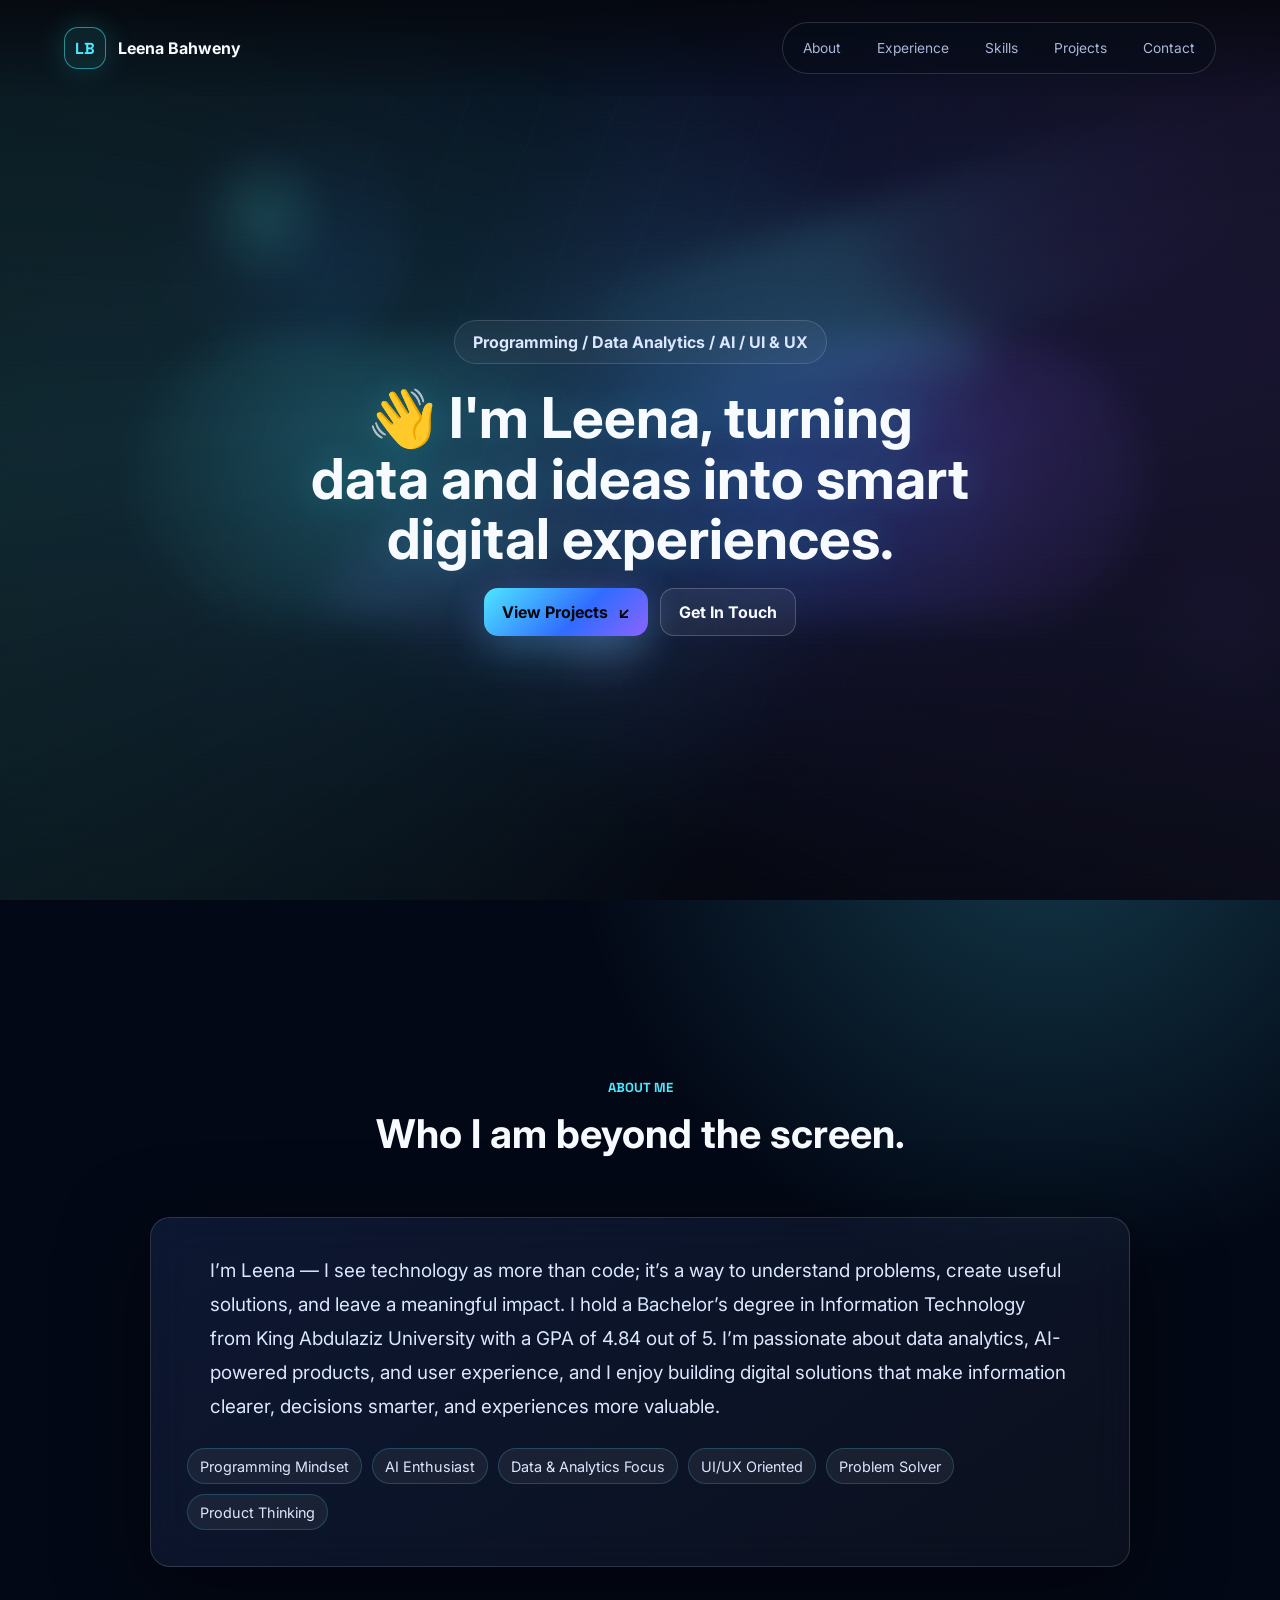
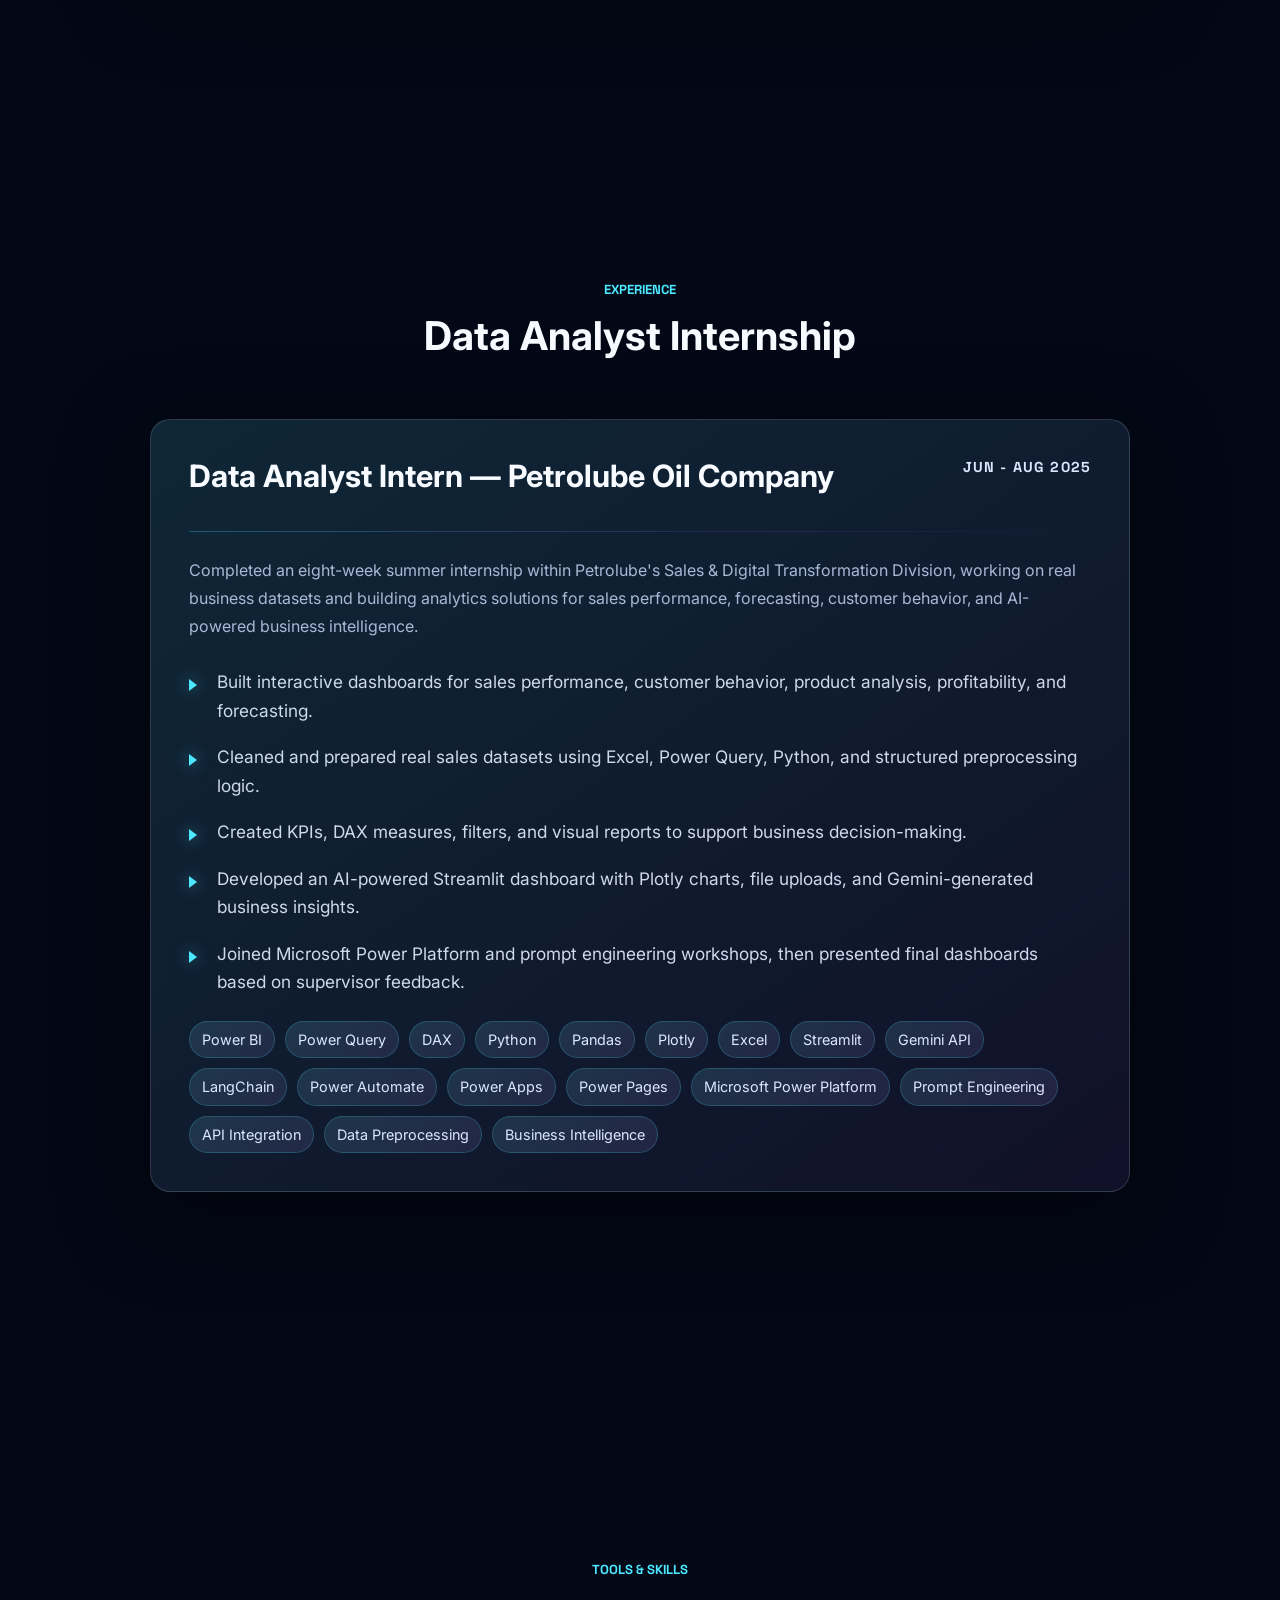
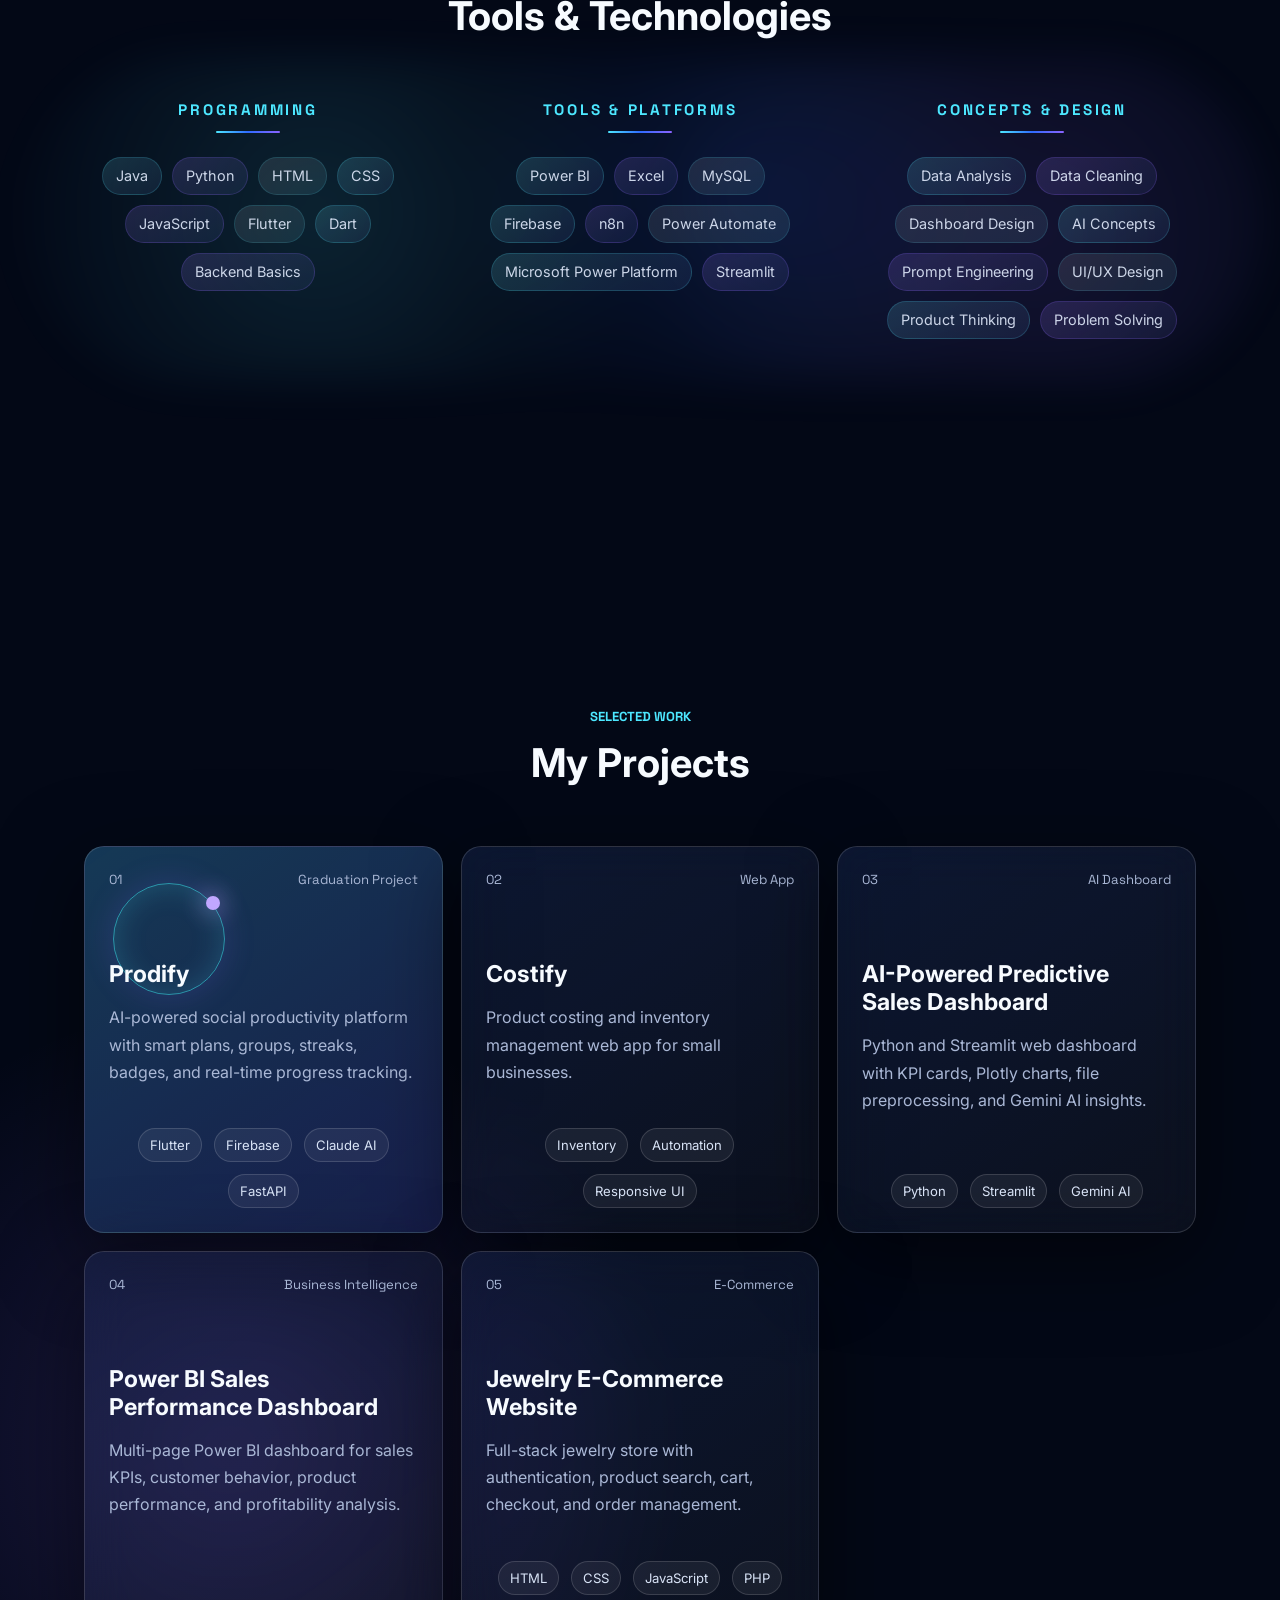
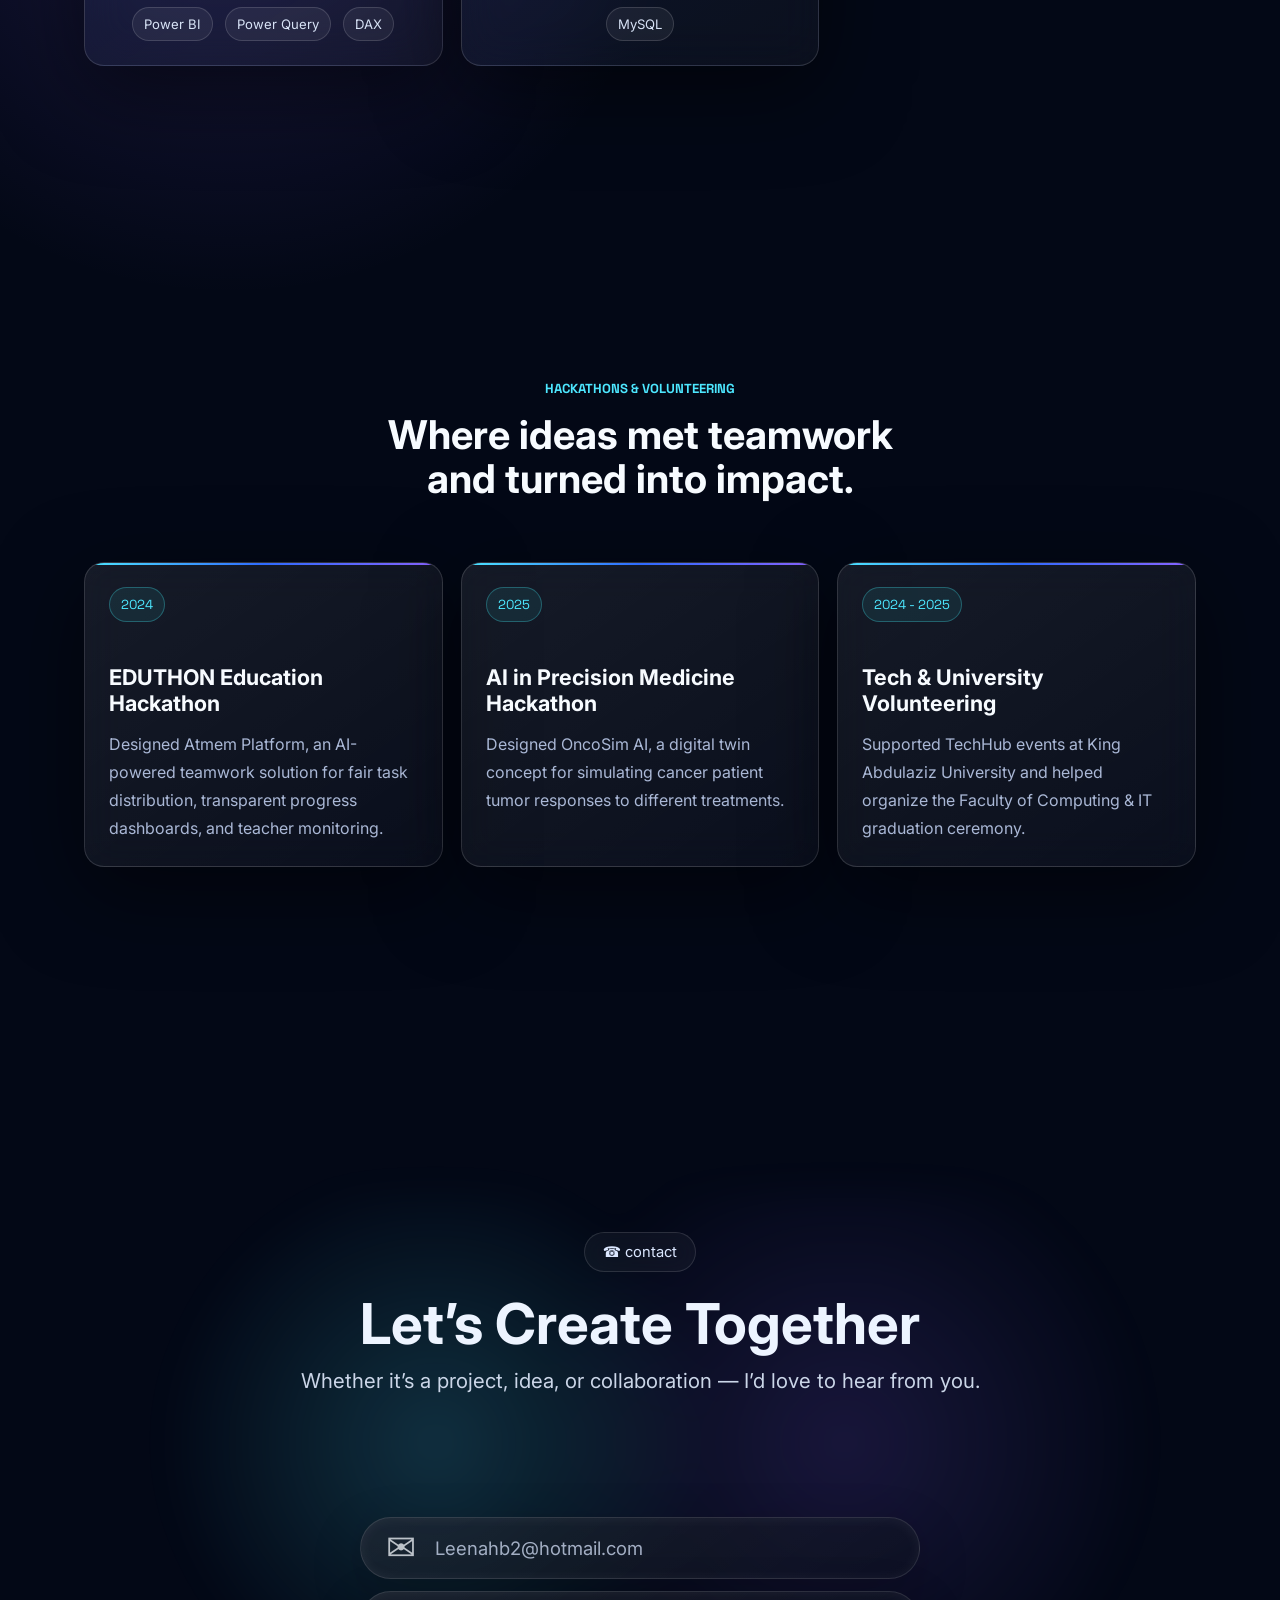
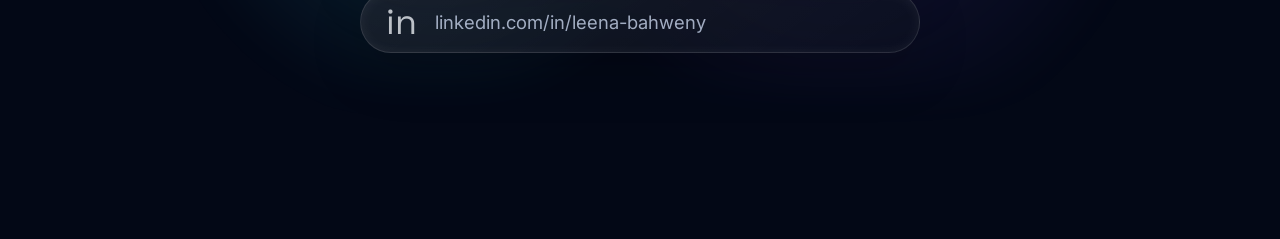
==== index.html @ ffc68dc7 "Add files via upload" ====
<!DOCTYPE html>
<html lang="en" dir="ltr">
  <head>
    <meta charset="UTF-8" />
    <meta name="viewport" content="width=device-width, initial-scale=1.0" />
    <title>Leena Bahweny | IT Portfolio</title>
    <meta
      name="description"
      content="Information Technology portfolio for data analytics, AI-powered products, dashboards, and UI/UX projects."
    />
    <link rel="preconnect" href="https://fonts.googleapis.com" />
    <link rel="preconnect" href="https://fonts.gstatic.com" crossorigin />
    <link
      href="https://fonts.googleapis.com/css2?family=Inter:wght@400;500;600;700;800&family=Space+Grotesk:wght@500;700&display=swap"
      rel="stylesheet"
    />
    <link rel="stylesheet" href="styles.css?v=layout-17" />
  </head>
  <body>
    <canvas id="neon-field" aria-hidden="true"></canvas>
    <div class="scanline" aria-hidden="true"></div>

    <header class="site-header">
      <a class="brand" href="#top" aria-label="Back to top">
        <span class="brand-mark">LB</span>
        <span>Leena Bahweny</span>
      </a>

      <nav class="nav-links" aria-label="Main navigation">
        <a href="#about">About</a>
        <a href="#experience">Experience</a>
        <a href="#skills">Skills</a>
        <a href="#projects">Projects</a>
        <a href="#contact">Contact</a>
      </nav>
    </header>

    <main id="top">
      <section class="hero-section hero-section--compact">
        <div class="hero-media" aria-hidden="true">
          <div class="gradient-sphere gradient-sphere--cyan"></div>
          <div class="gradient-sphere gradient-sphere--violet"></div>
          <div class="gradient-sphere gradient-sphere--glow"></div>
          <div class="light-sweep"></div>
          <div class="hero-vignette"></div>
        </div>

        <div class="hero-content reveal">
          <p class="hero-badge">Programming / Data Analytics / AI / UI & UX</p>
          <h1>
            👋 I'm Leena, turning data and ideas into smart digital experiences.
          </h1>

          <div class="hero-actions">
            <a class="primary-action" href="#projects">
              <span>View Projects</span>
              <span aria-hidden="true">↙</span>
            </a>
            <a class="ghost-action" href="#contact">Get In Touch</a>
          </div>
        </div>
      </section>

      <section class="section-shell about-section" id="about">
        <div class="section-heading reveal">
          <p class="eyebrow">About Me</p>
          <h2>Who I am beyond the screen.</h2>
        </div>

        <div class="about-panel reveal">
          <p>
            I’m Leena — I see technology as more than code; it’s a way to understand
            problems, create useful solutions, and leave a meaningful impact. I hold a
            Bachelor’s degree in Information Technology from King Abdulaziz University
            with a GPA of 4.84 out of 5. I’m passionate about data analytics, AI-powered
            products, and user experience, and I enjoy building digital solutions that
            make information clearer, decisions smarter, and experiences more valuable.
          </p>
          <div class="about-tags">
            <span>Programming Mindset</span>
            <span>AI Enthusiast</span>
            <span>Data & Analytics Focus</span>
            <span>UI/UX Oriented</span>
            <span>Problem Solver</span>
            <span>Product Thinking</span>
          </div>
        </div>
      </section>

      <section class="section-shell" id="experience">
        <div class="section-heading reveal">
          <p class="eyebrow">Experience</p>
          <h2>Data Analyst Internship</h2>
        </div>

        <div class="experience-board reveal">
          <div class="experience-head">
            <div>
              <h3>Data Analyst Intern — Petrolube Oil Company</h3>
            </div>
            <span class="experience-date">Jun - Aug 2025</span>
          </div>
          <div class="experience-rule" aria-hidden="true"></div>
          <p>
            Completed an eight-week summer internship within Petrolube's Sales &
            Digital Transformation Division, working on real business datasets and
            building analytics solutions for sales performance, forecasting, customer
            behavior, and AI-powered business intelligence.
          </p>
          <ul class="experience-list">
            <li>Built interactive dashboards for sales performance, customer behavior, product analysis, profitability, and forecasting.</li>
            <li>Cleaned and prepared real sales datasets using Excel, Power Query, Python, and structured preprocessing logic.</li>
            <li>Created KPIs, DAX measures, filters, and visual reports to support business decision-making.</li>
            <li>Developed an AI-powered Streamlit dashboard with Plotly charts, file uploads, and Gemini-generated business insights.</li>
            <li>Joined Microsoft Power Platform and prompt engineering workshops, then presented final dashboards based on supervisor feedback.</li>
          </ul>
          <div class="experience-tools" aria-label="Internship tools">
            <span>Power BI</span>
            <span>Power Query</span>
            <span>DAX</span>
            <span>Python</span>
            <span>Pandas</span>
            <span>Plotly</span>
            <span>Excel</span>
            <span>Streamlit</span>
            <span>Gemini API</span>
            <span>LangChain</span>
            <span>Power Automate</span>
            <span>Power Apps</span>
            <span>Power Pages</span>
            <span>Microsoft Power Platform</span>
            <span>Prompt Engineering</span>
            <span>API Integration</span>
            <span>Data Preprocessing</span>
            <span>Business Intelligence</span>
          </div>
        </div>
      </section>

      <section class="section-shell" id="skills">
        <div class="section-heading reveal">
          <p class="eyebrow">Tools & Skills</p>
          <h2>Tools & Technologies</h2>
        </div>

        <div class="skill-groups reveal">
          <article class="skill-group">
            <h3>Programming</h3>
            <div class="skill-tags">
              <span>Java</span>
              <span>Python</span>
              <span>HTML</span>
              <span>CSS</span>
              <span>JavaScript</span>
              <span>Flutter</span>
              <span>Dart</span>
              <span>Backend Basics</span>
            </div>
          </article>

          <article class="skill-group">
            <h3>Tools & Platforms</h3>
            <div class="skill-tags">
              <span>Power BI</span>
              <span>Excel</span>
              <span>MySQL</span>
              <span>Firebase</span>
              <span>n8n</span>
              <span>Power Automate</span>
              <span>Microsoft Power Platform</span>
              <span>Streamlit</span>
            </div>
          </article>

          <article class="skill-group">
            <h3>Concepts & Design</h3>
            <div class="skill-tags">
              <span>Data Analysis</span>
              <span>Data Cleaning</span>
              <span>Dashboard Design</span>
              <span>AI Concepts</span>
              <span>Prompt Engineering</span>
              <span>UI/UX Design</span>
              <span>Product Thinking</span>
              <span>Problem Solving</span>
            </div>
          </article>
        </div>
      </section>

      <section class="section-shell" id="projects">
        <div class="section-heading reveal">
          <p class="eyebrow">Selected Work</p>
          <h2>My Projects</h2>
        </div>

        <div class="project-grid">
          <a class="project-card project-card--featured reveal tilt-card" href="project.html?id=prodify">
            <div class="project-orbit" aria-hidden="true"></div>
            <div class="project-topline">
              <span>01</span>
              <span>Graduation Project</span>
            </div>
            <h3>Prodify</h3>
            <p>
              AI-powered social productivity platform with smart plans, groups,
              streaks, badges, and real-time progress tracking.
            </p>
            <div class="project-tags">
              <span>Flutter</span>
              <span>Firebase</span>
              <span>Claude AI</span>
              <span>FastAPI</span>
            </div>
          </a>

          <a class="project-card reveal tilt-card" href="project.html?id=costify">
            <div class="project-topline">
              <span>02</span>
              <span>Web App</span>
            </div>
            <h3>Costify</h3>
            <p>Product costing and inventory management web app for small businesses.</p>
            <div class="project-tags">
              <span>Inventory</span>
              <span>Automation</span>
              <span>Responsive UI</span>
            </div>
          </a>

          <a class="project-card reveal tilt-card" href="project.html?id=sales-prediction">
            <div class="project-topline">
              <span>03</span>
              <span>AI Dashboard</span>
            </div>
            <h3>AI-Powered Predictive Sales Dashboard</h3>
            <p>
              Python and Streamlit web dashboard with KPI cards, Plotly charts,
              file preprocessing, and Gemini AI insights.
            </p>
            <div class="project-tags">
              <span>Python</span>
              <span>Streamlit</span>
              <span>Gemini AI</span>
            </div>
          </a>

          <a class="project-card reveal tilt-card" href="project.html?id=sales-analytics">
            <div class="project-topline">
              <span>04</span>
              <span>Business Intelligence</span>
            </div>
            <h3>Power BI Sales Performance Dashboard</h3>
            <p>
              Multi-page Power BI dashboard for sales KPIs, customer behavior,
              product performance, and profitability analysis.
            </p>
            <div class="project-tags">
              <span>Power BI</span>
              <span>Power Query</span>
              <span>DAX</span>
            </div>
          </a>

          <a class="project-card reveal tilt-card" href="project.html?id=jewelry-ecommerce">
            <div class="project-topline">
              <span>05</span>
              <span>E-Commerce</span>
            </div>
            <h3>Jewelry E-Commerce Website</h3>
            <p>Full-stack jewelry store with authentication, product search, cart, checkout, and order management.</p>
            <div class="project-tags">
              <span>HTML</span>
              <span>CSS</span>
              <span>JavaScript</span>
              <span>PHP</span>
              <span>MySQL</span>
            </div>
          </a>
        </div>
      </section>

      <section class="section-shell" id="hackathons">
        <div class="section-heading reveal">
          <p class="eyebrow">Hackathons & Volunteering</p>
          <h2>Where ideas met teamwork and turned into impact.</h2>
        </div>

        <div class="timeline-grid">
          <article class="timeline-item reveal">
            <span>2024</span>
            <h3>EDUTHON Education Hackathon</h3>
            <p>
              Designed Atmem Platform, an AI-powered teamwork solution for fair task
              distribution, transparent progress dashboards, and teacher monitoring.
            </p>
          </article>
          <article class="timeline-item reveal">
            <span>2025</span>
            <h3>AI in Precision Medicine Hackathon</h3>
            <p>
              Designed OncoSim AI, a digital twin concept for simulating cancer patient
              tumor responses to different treatments.
            </p>
          </article>
          <article class="timeline-item reveal">
            <span>2024 - 2025</span>
            <h3>Tech & University Volunteering</h3>
            <p>
              Supported TechHub events at King Abdulaziz University and helped organize
              the Faculty of Computing & IT graduation ceremony.
            </p>
          </article>
        </div>
      </section>

      <section class="contact-band reveal" id="contact">
        <div class="contact-intro">
          <p class="contact-badge">☎ contact</p>
          <h2>Let’s Create Together</h2>
          <p>Whether it’s a project, idea, or collaboration — I’d love to hear from you.</p>
        </div>
        <div class="contact-links">
          <a class="contact-link" href="mailto:Leenahb2@hotmail.com">
            <span class="contact-icon">✉</span>
            <span>Leenahb2@hotmail.com</span>
          </a>
          <a
            class="contact-link"
            href="https://www.linkedin.com/in/leena-bahweny-3a89bb270?utm_source=share_via&utm_content=profile&utm_medium=member_ios"
            target="_blank"
            rel="noreferrer"
          >
            <span class="contact-icon">in</span>
            <span>linkedin.com/in/leena-bahweny</span>
          </a>
        </div>
      </section>
    </main>

    <script src="script.js?v=perf-2"></script>
  </body>
</html>
---- styles.css ----
:root {
  --bg: #030816;
  --ink: #f7fbff;
  --muted: #aab8d6;
  --line: rgba(255, 255, 255, 0.14);
  --cyan: #4de7ff;
  --blue: #2f6bff;
  --violet: #8a63ff;
  --violet-soft: #c1a7ff;
  --panel: rgba(7, 17, 40, 0.76);
  --panel-strong: rgba(10, 23, 55, 0.92);
  --radius: 20px;
  --radius-sm: 14px;
  --shadow: 0 24px 84px rgba(0, 0, 0, 0.5);
}

* {
  box-sizing: border-box;
}

html {
  scroll-behavior: smooth;
  scroll-padding-top: 84px;
  overflow-x: clip;
}

body {
  min-height: 100vh;
  margin: 0;
  overflow-x: hidden;
  background:
    radial-gradient(circle at 82% 12%, rgba(77, 231, 255, 0.22), transparent 30rem),
    radial-gradient(circle at 18% 70%, rgba(138, 99, 255, 0.18), transparent 28rem),
    radial-gradient(circle at 58% 110%, rgba(47, 107, 255, 0.14), transparent 24rem),
    var(--bg);
  color: var(--ink);
  font-family: "Inter", system-ui, sans-serif;
  letter-spacing: 0;
}

body::before {
  position: fixed;
  inset: 0;
  z-index: -4;
  content: "";
  background-image:
    linear-gradient(rgba(255, 255, 255, 0.035) 1px, transparent 1px),
    linear-gradient(90deg, rgba(255, 255, 255, 0.035) 1px, transparent 1px);
  background-size: 72px 72px;
  mask-image: linear-gradient(to bottom, black, transparent 85%);
}

a {
  color: inherit;
  text-decoration: none;
}

button,
a {
  -webkit-tap-highlight-color: transparent;
}

#neon-field {
  position: fixed;
  inset: 0;
  z-index: -3;
  width: 100%;
  height: 100%;
  pointer-events: none;
}

.scanline {
  position: fixed;
  inset: 0;
  z-index: 10;
  pointer-events: none;
  background: linear-gradient(to bottom, transparent, rgba(255, 255, 255, 0.035), transparent);
  background-size: 100% 5px;
  opacity: 0.2;
  mix-blend-mode: screen;
}

.site-header {
  position: fixed;
  top: 0;
  right: 0;
  left: 0;
  z-index: 20;
  display: flex;
  align-items: center;
  justify-content: space-between;
  gap: 24px;
  padding: 22px clamp(18px, 5vw, 72px);
  background: linear-gradient(to bottom, rgba(5, 7, 13, 0.82), transparent);
  backdrop-filter: blur(16px);
}

.brand,
.nav-links {
  display: flex;
  align-items: center;
  gap: 12px;
}

.brand {
  font-weight: 700;
}

.brand-mark {
  display: grid;
  width: 42px;
  height: 42px;
  place-items: center;
  border: 1px solid rgba(66, 245, 255, 0.5);
  border-radius: var(--radius-sm);
  background: rgba(66, 245, 255, 0.09);
  color: var(--cyan);
  font-family: "Space Grotesk", sans-serif;
  box-shadow: 0 0 30px rgba(66, 245, 255, 0.18);
}

.nav-links {
  padding: 8px;
  border: 1px solid var(--line);
  border-radius: 999px;
  background: rgba(8, 13, 26, 0.54);
}

.nav-links a {
  padding: 9px 12px;
  border-radius: 999px;
  color: var(--muted);
  font-size: 0.86rem;
  transition: color 0.25s ease, background 0.25s ease;
}

.nav-links a:hover {
  background: rgba(255, 255, 255, 0.08);
  color: var(--ink);
}

.hero-section {
  position: relative;
  display: grid;
  min-height: 100vh;
  grid-template-columns: minmax(0, 1fr) minmax(270px, 0.4fr);
  align-items: center;
  gap: clamp(24px, 4vw, 56px);
  padding: 118px clamp(18px, 5vw, 72px) 62px;
  isolation: isolate;
  overflow: hidden;
  contain: paint;
}

.hero-section--compact {
  grid-template-columns: minmax(0, 980px);
  align-items: center;
  justify-content: center;
}

.hero-media {
  position: absolute;
  inset: 0;
  z-index: -2;
  overflow: hidden;
  background:
    linear-gradient(132deg, rgba(2, 7, 22, 0.98) 0%, rgba(6, 22, 54, 0.9) 44%, rgba(3, 8, 22, 0.98) 100%),
    radial-gradient(circle at 74% 18%, rgba(47, 107, 255, 0.38), transparent 24rem),
    radial-gradient(circle at 18% 72%, rgba(138, 99, 255, 0.22), transparent 26rem);
}

.hero-media::before,
.hero-media::after {
  position: absolute;
  inset: -20%;
  content: "";
}

.hero-media::before {
  background:
    repeating-linear-gradient(
      115deg,
      transparent 0 22px,
      rgba(77, 231, 255, 0.045) 23px,
      transparent 25px 70px
    ),
    repeating-linear-gradient(
      63deg,
      transparent 0 34px,
      rgba(138, 99, 255, 0.04) 35px,
      transparent 37px 92px
    );
  opacity: 0.8;
  transform: rotate(-4deg);
  animation: gridFloat 22s linear infinite;
}

.hero-media::after {
  background:
    conic-gradient(from 210deg at 70% 42%, transparent, rgba(77, 231, 255, 0.18), transparent 30%),
    conic-gradient(from 24deg at 32% 62%, transparent, rgba(138, 99, 255, 0.17), transparent 28%);
  filter: blur(18px);
  opacity: 0.8;
  animation: auroraShift 12s ease-in-out infinite alternate;
}

.gradient-sphere {
  position: absolute;
  border-radius: 999px;
  filter: blur(10px);
  opacity: 0.9;
  mix-blend-mode: screen;
}

.gradient-sphere--cyan {
  top: 12%;
  left: 12%;
  width: clamp(180px, 20vw, 320px);
  aspect-ratio: 1;
  background:
    radial-gradient(circle at 35% 35%, rgba(255, 255, 255, 0.8), transparent 0.35rem),
    radial-gradient(circle at 42% 42%, rgba(77, 231, 255, 0.72), transparent 34%),
    radial-gradient(circle at 62% 62%, rgba(47, 107, 255, 0.34), transparent 68%);
  animation: sphereDrift 11s ease-in-out infinite alternate;
}

.gradient-sphere--violet {
  right: -10%;
  bottom: 10%;
  width: clamp(200px, 24vw, 380px);
  aspect-ratio: 1;
  background:
    radial-gradient(circle at 44% 42%, rgba(138, 99, 255, 0.58), transparent 35%),
    radial-gradient(circle at 64% 60%, rgba(47, 107, 255, 0.34), transparent 70%);
  animation: sphereDrift 14s ease-in-out infinite alternate-reverse;
}

.gradient-sphere--glow {
  top: 64%;
  left: 42%;
  width: clamp(90px, 10vw, 160px);
  aspect-ratio: 1;
  background: radial-gradient(circle, rgba(193, 167, 255, 0.32), transparent 68%);
  animation: pulseGlow 5s ease-in-out infinite;
}

.neon-rings {
  position: absolute;
  top: 16%;
  right: 54%;
  width: min(42vw, 560px);
  aspect-ratio: 1;
  border-radius: 50%;
  background:
    radial-gradient(circle, transparent 0 42%, rgba(66, 245, 255, 0.42) 42.4% 42.8%, transparent 43.2%),
    radial-gradient(circle, transparent 0 58%, rgba(138, 99, 255, 0.28) 58.2% 58.6%, transparent 59%),
    radial-gradient(circle, transparent 0 73%, rgba(47, 107, 255, 0.18) 73.2% 73.7%, transparent 74.2%);
  filter: blur(0.2px);
  opacity: 0.55;
  transform: rotateX(68deg) rotateZ(-18deg);
  animation: ringSpin 18s linear infinite;
}

.light-sweep {
  position: absolute;
  top: 18%;
  right: -16%;
  width: 74%;
  height: 18%;
  background: linear-gradient(90deg, transparent, rgba(77, 231, 255, 0.34), rgba(138, 99, 255, 0.24), transparent);
  filter: blur(18px);
  transform: rotate(-18deg);
  animation: sweep 7s ease-in-out infinite;
}

.hero-vignette {
  position: absolute;
  inset: 0;
  background:
    radial-gradient(circle at 46% 44%, transparent 0 22rem, rgba(5, 7, 13, 0.34) 42rem),
    linear-gradient(90deg, rgba(5, 7, 13, 0.94) 0%, rgba(5, 7, 13, 0.46) 50%, rgba(5, 7, 13, 0.9) 100%),
    linear-gradient(to top, var(--bg) 0%, transparent 42%);
}

.hero-content {
  max-width: 980px;
  padding-bottom: 0;
  text-align: center;
}

.hero-badge {
  display: inline-flex;
  align-items: center;
  justify-content: center;
  min-height: 44px;
  margin: 0 auto 24px;
  padding: 10px 18px;
  border: 1px solid rgba(255, 255, 255, 0.14);
  border-radius: 999px;
  background: rgba(255, 255, 255, 0.045);
  color: #dbe7ff;
  font-weight: 700;
  backdrop-filter: blur(14px);
}

.eyebrow {
  margin: 0 0 16px;
  color: var(--cyan);
  font-family: "Space Grotesk", sans-serif;
  font-size: 0.82rem;
  font-weight: 700;
  text-transform: uppercase;
}

h1,
h2,
h3,
p {
  margin-top: 0;
}

h1 {
  position: relative;
  max-width: 840px;
  margin-right: auto;
  margin-left: auto;
  margin-bottom: 18px;
  font-size: clamp(2.25rem, 4.4vw, 3.85rem);
  line-height: 1.08;
  letter-spacing: 0;
  text-wrap: balance;
  text-shadow: 0 0 36px rgba(66, 245, 255, 0.2);
}

.hero-content h1::before {
  position: absolute;
  inset: -28% -10%;
  z-index: -1;
  border-radius: 999px;
  background:
    radial-gradient(circle at 22% 42%, rgba(77, 231, 255, 0.22), transparent 32%),
    radial-gradient(circle at 64% 52%, rgba(47, 107, 255, 0.22), transparent 38%),
    radial-gradient(circle at 82% 42%, rgba(138, 99, 255, 0.2), transparent 34%);
  filter: blur(18px);
  opacity: 0.85;
  content: "";
  animation: headlineAura 7s ease-in-out infinite alternate;
}

.is-scrolling .hero-media::before,
.is-scrolling .hero-media::after,
.is-scrolling .gradient-sphere,
.is-scrolling .light-sweep,
.is-scrolling .hero-content h1::before {
  animation-play-state: paused;
}

.is-scrolling .hero-content h1::before {
  opacity: 0.45;
  filter: blur(14px);
}

h1 span {
  color: rgba(247, 251, 255, 0.56);
}

.hero-subtitle {
  max-width: 720px;
  margin-right: auto;
  margin-left: auto;
  margin-bottom: 18px;
  color: #dbe7ff;
  font-size: clamp(1.25rem, 2.4vw, 2.05rem);
  line-height: 1.22;
}

.hero-copy {
  max-width: 650px;
  margin-right: auto;
  margin-left: auto;
  margin-bottom: 30px;
  color: #dbe7ff;
  font-size: clamp(1rem, 1.45vw, 1.18rem);
  line-height: 1.8;
}

.hero-actions,
.project-tags {
  display: flex;
  flex-wrap: wrap;
  justify-content: center;
  gap: 12px;
}

.primary-action,
.ghost-action {
  display: inline-flex;
  min-height: 48px;
  align-items: center;
  justify-content: center;
  gap: 10px;
  border-radius: var(--radius-sm);
  font-weight: 700;
  transition: transform 0.25s ease, box-shadow 0.25s ease, border-color 0.25s ease;
}

.primary-action {
  padding: 13px 18px;
  background: linear-gradient(135deg, var(--cyan), var(--blue) 58%, var(--violet));
  color: #02040a;
  box-shadow: 0 14px 46px rgba(77, 231, 255, 0.24), 0 0 40px rgba(138, 99, 255, 0.18);
}

.ghost-action {
  padding: 12px 18px;
  border: 1px solid rgba(255, 255, 255, 0.2);
  background: rgba(255, 255, 255, 0.06);
  color: var(--ink);
}

.primary-action:hover,
.ghost-action:hover {
  transform: translateY(-3px);
}

.signal-panel,
.about-panel,
.project-card {
  border: 1px solid var(--line);
  border-radius: var(--radius);
  background: linear-gradient(145deg, rgba(87, 134, 255, 0.12), rgba(255, 255, 255, 0.035));
  box-shadow: var(--shadow);
  backdrop-filter: blur(22px);
}

.signal-panel {
  align-self: end;
  padding: 22px;
  background-color: rgba(5, 7, 13, 0.45);
}

.signal-label {
  display: block;
  margin-bottom: 8px;
  color: var(--muted);
  font-family: "Space Grotesk", sans-serif;
  font-size: 0.78rem;
}

.signal-panel strong {
  display: block;
  font-size: 1.4rem;
  line-height: 1.35;
}

.signal-meter {
  height: 7px;
  margin: 22px 0;
  overflow: hidden;
  border-radius: 999px;
  background: rgba(255, 255, 255, 0.1);
}

.signal-meter span {
  display: block;
  width: 72%;
  height: 100%;
  border-radius: inherit;
  background: linear-gradient(90deg, var(--cyan), var(--blue), var(--violet));
  animation: pulseWidth 2.8s ease-in-out infinite;
}

.signal-grid {
  display: grid;
  grid-template-columns: repeat(2, minmax(0, 1fr));
  gap: 10px;
}

.signal-grid span,
.project-tags span {
  border: 1px solid rgba(255, 255, 255, 0.14);
  border-radius: 999px;
  background: rgba(255, 255, 255, 0.06);
  color: #d9e4f7;
  font-size: 0.82rem;
}

.signal-grid span {
  padding: 12px;
  text-align: center;
}

.metrics-strip {
  display: grid;
  max-width: 1180px;
  grid-template-columns: repeat(3, 1fr);
  gap: 1px;
  margin: 0 auto;
  padding: 0 clamp(18px, 5vw, 72px);
}

.about-panel {
  max-width: 980px;
  margin: 0 auto;
  padding: clamp(22px, 4vw, 36px);
  text-align: left;
}

.about-panel p {
  max-width: 860px;
  margin-right: auto;
  margin-left: auto;
  margin-bottom: 24px;
  color: #dbe7ff;
  font-size: clamp(1rem, 1.6vw, 1.18rem);
  line-height: 1.8;
}

.about-tags,
.skill-tags,
.experience-tools {
  display: flex;
  flex-wrap: wrap;
  gap: 10px;
}

.about-tags span,
.skill-tags span,
.experience-tools span {
  display: inline-flex;
  align-items: center;
  min-height: 36px;
  padding: 8px 12px;
  border: 1px solid rgba(77, 231, 255, 0.2);
  border-radius: 999px;
  background: rgba(255, 255, 255, 0.06);
  color: #dce7ff;
  font-size: 0.9rem;
}

.metrics-strip div {
  padding: 28px;
  border-top: 1px solid var(--line);
  border-bottom: 1px solid var(--line);
  background: rgba(255, 255, 255, 0.035);
}

.metrics-strip strong {
  display: block;
  margin-bottom: 8px;
  color: var(--cyan);
  font-family: "Space Grotesk", sans-serif;
  font-size: clamp(2rem, 4vw, 3.6rem);
}

.metrics-strip span {
  color: var(--muted);
}

.section-shell {
  display: flex;
  min-height: auto;
  flex-direction: column;
  justify-content: center;
  align-items: center;
  max-width: 1240px;
  margin: 0 auto;
  padding: clamp(104px, 15vh, 170px) clamp(18px, 5vw, 72px);
}

@media (min-width: 901px) {
  .section-shell {
    min-height: min(920px, 94svh);
  }
}

.section-heading {
  max-width: 760px;
  margin-bottom: 28px;
  text-align: center;
}

h2 {
  font-size: clamp(1.7rem, 3.1vw, 2.85rem);
  line-height: 1.12;
  letter-spacing: 0;
  text-wrap: balance;
}

.project-grid {
  display: grid;
  grid-template-columns: repeat(3, minmax(0, 1fr));
  gap: 18px;
  perspective: 1200px;
}

.project-card {
  position: relative;
  display: flex;
  flex-direction: column;
  min-height: 340px;
  overflow: hidden;
  padding: 24px;
  text-align: left;
  transform-style: preserve-3d;
  transition: transform 0.22s ease, border-color 0.25s ease, box-shadow 0.25s ease;
}

.project-card:focus-visible,
.gallery-button:focus-visible,
.gallery-dots button:focus-visible,
.back-link:focus-visible {
  outline: 2px solid var(--cyan);
  outline-offset: 4px;
}

.project-card::before {
  position: absolute;
  inset: 0;
  content: "";
  background:
    linear-gradient(120deg, transparent, rgba(77, 231, 255, 0.12), transparent),
    radial-gradient(circle at 18% 18%, rgba(138, 99, 255, 0.2), transparent 14rem);
  opacity: 0;
  transition: opacity 0.3s ease;
}

.project-card:hover {
  border-color: rgba(66, 245, 255, 0.42);
  box-shadow: 0 30px 90px rgba(0, 0, 0, 0.55), 0 0 48px rgba(66, 245, 255, 0.12);
}

.project-card:hover::before {
  opacity: 1;
}

.project-card--featured {
  background:
    linear-gradient(145deg, rgba(77, 231, 255, 0.17), rgba(138, 99, 255, 0.11)),
    var(--panel-strong);
}

.project-orbit {
  position: absolute;
  top: 36px;
  left: 28px;
  width: 112px;
  height: 112px;
  border: 1px solid rgba(66, 245, 255, 0.5);
  border-radius: 50%;
  box-shadow: inset 0 0 30px rgba(77, 231, 255, 0.18), 0 0 32px rgba(138, 99, 255, 0.18);
  animation: orbit 8s linear infinite;
}

.project-orbit::before {
  position: absolute;
  top: 12px;
  right: 4px;
  width: 14px;
  height: 14px;
  border-radius: 50%;
  background: var(--violet-soft);
  box-shadow: 0 0 24px var(--violet-soft);
  content: "";
}

.project-topline {
  position: relative;
  display: flex;
  align-items: center;
  justify-content: space-between;
  margin-bottom: 72px;
  color: var(--muted);
  font-family: "Space Grotesk", sans-serif;
  font-size: 0.82rem;
}

.project-card h3 {
  position: relative;
  margin-bottom: 16px;
  font-size: 1.45rem;
}

.project-card p {
  position: relative;
  margin-bottom: 24px;
  color: var(--muted);
  line-height: 1.7;
}

.project-tags {
  position: relative;
  right: auto;
  bottom: auto;
  left: auto;
  margin-top: auto;
  padding-top: 18px;
}

.project-tags span {
  padding: 8px 11px;
}

.split-section {
  display: grid;
  grid-template-columns: minmax(0, 0.86fr) minmax(320px, 0.64fr);
  align-items: center;
  gap: clamp(28px, 5vw, 72px);
}

.experience-board {
  max-width: 980px;
  padding: clamp(24px, 4vw, 38px);
  text-align: left;
}

.experience-board {
  border: 1px solid var(--line);
  border-radius: var(--radius);
  background:
    linear-gradient(145deg, rgba(77, 231, 255, 0.13), rgba(138, 99, 255, 0.08)),
    rgba(8, 13, 26, 0.76);
  box-shadow: var(--shadow);
  backdrop-filter: blur(22px);
}

.experience-head {
  display: flex;
  align-items: flex-start;
  justify-content: space-between;
  gap: 18px;
  margin-bottom: 22px;
  text-align: left;
}

.experience-board h3 {
  margin-bottom: 14px;
  color: var(--ink);
  font-size: clamp(1.35rem, 2.4vw, 2rem);
  line-height: 1.2;
}

.timeline-item h3 {
  margin-bottom: 14px;
  font-size: 1.35rem;
}

.experience-date {
  flex: 0 0 auto;
  color: #dbe7ff;
  font-family: "Space Grotesk", sans-serif;
  font-size: 0.9rem;
  font-weight: 700;
  letter-spacing: 0.08em;
  text-transform: uppercase;
}

.experience-rule {
  height: 1px;
  margin-bottom: 24px;
  background: linear-gradient(90deg, rgba(77, 231, 255, 0.28), rgba(138, 99, 255, 0.2), transparent);
}

.experience-board p,
.timeline-item p {
  margin-bottom: 0;
  color: var(--muted);
  line-height: 1.75;
}

.experience-list {
  display: grid;
  gap: 18px;
  margin: 28px 0 24px;
  padding: 0;
  color: #cfd9ee;
  list-style: none;
}

.experience-list li {
  position: relative;
  padding-left: 28px;
  font-size: clamp(0.98rem, 1.4vw, 1.08rem);
  line-height: 1.65;
}

.experience-list li::before {
  position: absolute;
  top: 0.65em;
  left: 0;
  width: 0;
  height: 0;
  border-top: 6px solid transparent;
  border-bottom: 6px solid transparent;
  border-left: 8px solid var(--cyan);
  filter: drop-shadow(0 0 8px rgba(77, 231, 255, 0.65));
  content: "";
}

.experience-tools {
  margin-top: 22px;
}

.experience-tools span {
  border-radius: 999px;
  background:
    linear-gradient(145deg, rgba(77, 231, 255, 0.09), rgba(138, 99, 255, 0.075)),
    rgba(255, 255, 255, 0.045);
  line-height: 1.35;
}

.skill-groups {
  position: relative;
  display: grid;
  width: 100%;
  max-width: 1120px;
  grid-template-columns: repeat(3, minmax(0, 1fr));
  gap: clamp(28px, 5vw, 72px);
}

.skill-groups::before {
  position: absolute;
  inset: -18% -6%;
  z-index: -1;
  border-radius: 999px;
  background:
    radial-gradient(circle at 24% 48%, rgba(77, 231, 255, 0.12), transparent 34%),
    radial-gradient(circle at 58% 42%, rgba(47, 107, 255, 0.14), transparent 38%),
    radial-gradient(circle at 82% 54%, rgba(138, 99, 255, 0.12), transparent 36%);
  filter: blur(22px);
  content: "";
}

.skill-group {
  min-height: auto;
  padding: 0;
  border: 0;
  border-radius: 0;
  background: transparent;
  box-shadow: none;
  text-align: center;
  backdrop-filter: none;
}

.skill-group h3 {
  position: relative;
  margin-bottom: 24px;
  padding-bottom: 14px;
  color: var(--cyan);
  font-family: "Space Grotesk", sans-serif;
  font-size: 0.95rem;
  letter-spacing: 0.18em;
  text-transform: uppercase;
}

.skill-group h3::after {
  position: absolute;
  bottom: 0;
  left: 50%;
  width: 64px;
  height: 2px;
  border-radius: 999px;
  background: linear-gradient(90deg, var(--cyan), var(--blue), var(--violet));
  content: "";
  transform: translateX(-50%);
}

.skill-tags {
  max-width: 1040px;
  justify-content: center;
}

.skill-tags span {
  min-height: 38px;
  padding: 9px 13px;
  border-color: rgba(77, 231, 255, 0.18);
  background:
    linear-gradient(145deg, rgba(77, 231, 255, 0.12), rgba(47, 107, 255, 0.06)),
    rgba(255, 255, 255, 0.035);
  color: rgba(229, 238, 255, 0.88);
  transition: transform 0.22s ease, border-color 0.22s ease, background 0.22s ease, color 0.22s ease;
}

.skill-tags span:nth-child(3n + 2) {
  border-color: rgba(138, 99, 255, 0.2);
  background:
    linear-gradient(145deg, rgba(138, 99, 255, 0.14), rgba(47, 107, 255, 0.055)),
    rgba(255, 255, 255, 0.032);
}

.skill-tags span:nth-child(3n) {
  border-color: rgba(77, 231, 255, 0.14);
  background:
    linear-gradient(145deg, rgba(255, 255, 255, 0.07), rgba(77, 231, 255, 0.07)),
    rgba(255, 255, 255, 0.028);
}

.skill-tags span:hover {
  border-color: rgba(77, 231, 255, 0.48);
  background:
    linear-gradient(145deg, rgba(77, 231, 255, 0.2), rgba(138, 99, 255, 0.12)),
    rgba(255, 255, 255, 0.06);
  color: #ffffff;
  transform: translateY(-3px);
}

.timeline-grid {
  display: grid;
  grid-template-columns: repeat(3, minmax(0, 1fr));
  gap: 18px;
}

.timeline-item {
  position: relative;
  min-height: 250px;
  padding: 24px;
  text-align: left;
  overflow: hidden;
  border: 1px solid var(--line);
  border-radius: var(--radius);
  background: linear-gradient(145deg, rgba(255, 255, 255, 0.08), rgba(255, 255, 255, 0.03));
  box-shadow: var(--shadow);
  backdrop-filter: blur(18px);
}

.timeline-item::before {
  position: absolute;
  top: 0;
  right: 0;
  left: 0;
  height: 2px;
  content: "";
  background: linear-gradient(90deg, var(--cyan), var(--blue), var(--violet));
}

.timeline-item span {
  display: inline-flex;
  margin-bottom: 42px;
  padding: 8px 11px;
  border: 1px solid rgba(66, 245, 255, 0.28);
  border-radius: 999px;
  background: rgba(66, 245, 255, 0.08);
  color: var(--cyan);
  font-family: "Space Grotesk", sans-serif;
  font-size: 0.82rem;
}

.contact-band {
  position: relative;
  display: grid;
  min-height: auto;
  max-width: 980px;
  align-items: center;
  justify-content: center;
  gap: 20px;
  margin: 0 auto;
  padding: clamp(104px, 15vh, 170px) clamp(24px, 5vw, 46px);
  text-align: center;
}

@media (min-width: 901px) {
  .contact-band {
    min-height: min(820px, 88svh);
  }
}

.contact-band::before {
  position: absolute;
  inset: 18% -8%;
  z-index: -1;
  border-radius: 999px;
  background:
    radial-gradient(circle at 32% 50%, rgba(77, 231, 255, 0.18), transparent 34%),
    radial-gradient(circle at 68% 50%, rgba(138, 99, 255, 0.16), transparent 38%);
  filter: blur(18px);
  content: "";
}

.contact-intro {
  display: grid;
  justify-items: center;
}

.contact-badge {
  display: inline-flex;
  align-items: center;
  justify-content: center;
  min-height: 40px;
  margin: 0 0 22px;
  padding: 9px 18px;
  border: 1px solid rgba(255, 255, 255, 0.12);
  border-radius: 999px;
  background: rgba(255, 255, 255, 0.04);
  color: #dbe7ff;
  font-size: 0.92rem;
  text-transform: lowercase;
  backdrop-filter: blur(14px);
}

.contact-band h2 {
  max-width: 760px;
  margin-bottom: 12px;
  color: #edf4ff;
  font-size: clamp(2.05rem, 4.4vw, 3.9rem);
  line-height: 1.05;
  text-wrap: balance;
}

.contact-intro p:last-child {
  max-width: 680px;
  margin: 0;
  color: #cbd6e8;
  font-size: clamp(1rem, 1.7vw, 1.28rem);
  line-height: 1.55;
  text-wrap: balance;
}

.contact-links {
  display: grid;
  width: min(100%, 560px);
  gap: 12px;
  justify-self: center;
}

.contact-link {
  display: grid;
  min-height: 58px;
  grid-template-columns: 44px minmax(0, 1fr);
  align-items: center;
  gap: 12px;
  padding: 12px 18px;
  border: 1px solid rgba(255, 255, 255, 0.13);
  border-radius: 999px;
  background:
    linear-gradient(145deg, rgba(255, 255, 255, 0.08), rgba(255, 255, 255, 0.025)),
    rgba(3, 8, 22, 0.55);
  box-shadow: inset 0 1px 14px rgba(255, 255, 255, 0.06), 0 18px 52px rgba(0, 0, 0, 0.22);
  color: rgba(219, 231, 255, 0.72);
  font-size: clamp(0.98rem, 1.45vw, 1.16rem);
  text-align: left;
  transition: transform 0.25s ease, border-color 0.25s ease, color 0.25s ease;
}

.contact-link:hover {
  border-color: rgba(77, 231, 255, 0.38);
  color: #f7fbff;
  transform: translateY(-3px);
}

.contact-icon {
  color: rgba(247, 251, 255, 0.74);
  font-family: "Space Grotesk", sans-serif;
  font-size: clamp(1.55rem, 2.8vw, 2.35rem);
  line-height: 1;
  text-align: center;
}

.detail-page .project-tags {
  justify-content: flex-start;
}

.detail-page {
  background:
    radial-gradient(circle at 80% 10%, rgba(77, 231, 255, 0.2), transparent 28rem),
    radial-gradient(circle at 20% 72%, rgba(138, 99, 255, 0.16), transparent 28rem),
    var(--bg);
}

.project-detail-shell {
  min-height: 100vh;
  padding: 88px clamp(18px, 5vw, 72px) 20px;
}

.project-detail-layout {
  display: grid;
  max-width: 1280px;
  min-height: calc(100vh - 108px);
  grid-template-columns: minmax(0, 0.9fr) minmax(390px, 0.86fr);
  align-items: center;
  gap: clamp(24px, 4vw, 56px);
  margin: 0 auto;
}

.project-detail-copy {
  max-width: 620px;
}

.detail-nav {
  display: flex;
  flex-wrap: wrap;
  gap: 12px;
  margin-bottom: 14px;
}

.back-link {
  display: inline-flex;
  margin-bottom: 0;
  color: var(--muted);
  font-size: 0.88rem;
  transition: color 0.2s ease, transform 0.2s ease;
}

.back-link:hover {
  color: var(--cyan);
  transform: translateX(-4px);
}

.next-project-card {
  display: inline-flex;
  align-items: center;
  justify-content: center;
  margin-top: 16px;
  padding: 10px 14px;
  border: 1px solid rgba(77, 231, 255, 0.22);
  border-radius: 999px;
  background: rgba(255, 255, 255, 0.045);
  color: #dbe7ff;
  font-size: 0.88rem;
  font-weight: 700;
  transition: transform 0.2s ease, border-color 0.2s ease, background 0.2s ease;
}

.next-project-card:hover {
  border-color: rgba(77, 231, 255, 0.48);
  background: rgba(77, 231, 255, 0.08);
  transform: translateX(4px);
}

.project-detail-copy h1 {
  margin-bottom: 10px;
  font-size: clamp(2.3rem, 5vw, 4.25rem);
  line-height: 0.98;
}

.project-detail-subtitle {
  margin-bottom: 14px;
  color: #dbe7ff;
  font-size: clamp(1.08rem, 2vw, 1.55rem);
  line-height: 1.24;
}

.project-detail-description {
  color: var(--muted);
  font-size: clamp(0.95rem, 1.25vw, 1.05rem);
  line-height: 1.56;
}

.detail-list {
  display: grid;
  gap: 7px;
  margin: 12px 0;
}

.detail-list p {
  position: relative;
  margin: 0;
  padding-left: 18px;
  color: #d5e0fa;
  font-size: 0.92rem;
  line-height: 1.48;
}

.detail-list p::before {
  position: absolute;
  top: 0.64em;
  left: 0;
  width: 6px;
  height: 6px;
  border-radius: 50%;
  background: var(--cyan);
  box-shadow: 0 0 16px rgba(77, 231, 255, 0.76);
  content: "";
}

.detail-tags {
  position: static;
  gap: 8px;
}

.detail-tags span {
  padding: 7px 10px;
  font-size: 0.78rem;
}

@media (min-width: 901px) {
  .detail-list {
    grid-template-columns: repeat(2, minmax(0, 1fr));
    column-gap: 16px;
    row-gap: 8px;
  }

  .detail-list p {
    font-size: 0.86rem;
    line-height: 1.42;
  }
}

.project-gallery {
  min-width: 0;
}

.gallery-frame {
  position: relative;
  overflow: hidden;
  border: 1px solid rgba(255, 255, 255, 0.16);
  border-radius: 28px;
  background:
    linear-gradient(145deg, rgba(77, 231, 255, 0.1), rgba(138, 99, 255, 0.1)),
    rgba(6, 18, 44, 0.7);
  box-shadow: 0 34px 110px rgba(0, 0, 0, 0.56), 0 0 80px rgba(47, 107, 255, 0.13);
  backdrop-filter: blur(20px);
}

.gallery-track {
  display: flex;
  transition: transform 0.65s cubic-bezier(0.2, 0.9, 0.2, 1);
  will-change: transform;
}

.gallery-slide {
  display: grid;
  min-width: 100%;
  min-height: clamp(300px, 34vw, 410px);
  place-items: center;
  padding: clamp(16px, 2.4vw, 26px);
}

.gallery-slide p {
  margin: 14px 0 0;
  color: #e8efff;
  font-family: "Space Grotesk", sans-serif;
  font-size: 1rem;
}

.mock-screen {
  position: relative;
  width: min(100%, 470px);
  aspect-ratio: 16 / 11;
  overflow: hidden;
  border: 1px solid rgba(255, 255, 255, 0.16);
  border-radius: 24px;
  background:
    linear-gradient(145deg, rgba(255, 255, 255, 0.08), rgba(255, 255, 255, 0.025)),
    #071329;
  box-shadow: inset 0 0 0 1px rgba(255, 255, 255, 0.04), 0 26px 70px rgba(0, 0, 0, 0.34);
  animation: mediaFloat 4s ease-in-out infinite;
}

.mock-screen::before {
  position: absolute;
  inset: 20% -8% auto;
  height: 48%;
  content: "";
  background: linear-gradient(90deg, transparent, rgba(77, 231, 255, 0.22), rgba(138, 99, 255, 0.2), transparent);
  filter: blur(18px);
  transform: rotate(-11deg);
  animation: innerSweep 4.8s ease-in-out infinite;
}

.mock-topbar {
  display: flex;
  gap: 8px;
  padding: 18px;
}

.mock-topbar span {
  width: 10px;
  height: 10px;
  border-radius: 50%;
  background: rgba(255, 255, 255, 0.28);
}

.mock-visual-body {
  position: relative;
  z-index: 1;
  display: grid;
  height: calc(100% - 46px);
  grid-template-columns: 0.8fr 1fr;
  grid-template-rows: 0.45fr 1fr;
  gap: 14px;
  padding: 0 18px 18px;
}

.mock-kpi,
.mock-chart,
.mock-lines {
  border: 1px solid rgba(255, 255, 255, 0.12);
  border-radius: 16px;
  background: rgba(255, 255, 255, 0.06);
}

.mock-chart {
  grid-row: span 2;
  background:
    linear-gradient(to top, rgba(77, 231, 255, 0.18), transparent),
    repeating-linear-gradient(90deg, transparent 0 22px, rgba(255, 255, 255, 0.055) 23px 24px),
    rgba(255, 255, 255, 0.055);
}

.mock-lines {
  display: grid;
  gap: 10px;
  padding: 18px;
}

.mock-lines span {
  display: block;
  height: 10px;
  border-radius: 999px;
  background: linear-gradient(90deg, rgba(77, 231, 255, 0.72), rgba(138, 99, 255, 0.42));
}

.mock-lines span:nth-child(2) {
  width: 76%;
}

.mock-lines span:nth-child(3) {
  width: 58%;
}

.gallery-slide--violet .mock-chart,
.gallery-slide--violet .mock-lines span {
  background-color: rgba(138, 99, 255, 0.12);
}

.gallery-slide--blue .mock-chart,
.gallery-slide--blue .mock-lines span {
  background-color: rgba(47, 107, 255, 0.14);
}

.mock-screen--mobile {
  width: min(54%, 235px);
  aspect-ratio: 9 / 16;
}

.mock-screen--mobile .mock-visual-body,
.mock-screen--chat .mock-visual-body,
.mock-screen--store .mock-visual-body {
  grid-template-columns: 1fr;
  grid-template-rows: 0.35fr 0.35fr 1fr;
}

.mock-screen--chat .mock-lines,
.mock-screen--flow .mock-lines {
  gap: 16px;
}

.mock-screen--chat .mock-lines span:nth-child(odd),
.mock-screen--flow .mock-lines span:nth-child(odd) {
  margin-left: auto;
}

.gallery-controls {
  display: flex;
  align-items: center;
  justify-content: center;
  gap: 14px;
  margin-top: 14px;
}

.gallery-button {
  display: grid;
  width: 48px;
  height: 48px;
  place-items: center;
  border: 1px solid rgba(255, 255, 255, 0.18);
  border-radius: 50%;
  background: rgba(255, 255, 255, 0.07);
  color: var(--ink);
  cursor: pointer;
  font-size: 1.2rem;
  transition: transform 0.25s ease, border-color 0.25s ease, background 0.25s ease;
}

.gallery-button:hover {
  border-color: rgba(77, 231, 255, 0.56);
  background: rgba(77, 231, 255, 0.12);
  transform: translateY(-2px);
}

.gallery-dots {
  display: flex;
  gap: 8px;
}

.gallery-dots button {
  width: 9px;
  height: 9px;
  padding: 0;
  border: 0;
  border-radius: 50%;
  background: rgba(255, 255, 255, 0.28);
  cursor: pointer;
  transition: width 0.25s ease, background 0.25s ease;
}

.gallery-dots button.is-active {
  width: 30px;
  border-radius: 999px;
  background: linear-gradient(90deg, var(--cyan), var(--blue), var(--violet));
}

.reveal {
  opacity: 0;
  transform: translateY(28px);
  transition: opacity 0.85s ease, transform 0.85s ease;
}

.reveal.is-visible {
  opacity: 1;
  transform: translateY(0);
}

@keyframes gridFloat {
  from {
    transform: translate3d(0, 0, 0) rotate(-4deg);
  }

  to {
    transform: translate3d(70px, -30px, 0) rotate(-4deg);
  }
}

@keyframes auroraShift {
  from {
    transform: scale(1) rotate(0deg);
  }

  to {
    transform: scale(1.08) rotate(8deg);
  }
}

@keyframes sphereDrift {
  from {
    transform: translate3d(0, 0, 0) scale(1);
  }

  to {
    transform: translate3d(28px, -22px, 0) scale(1.08);
  }
}

@keyframes pulseGlow {
  50% {
    opacity: 0.52;
    transform: scale(1.16);
  }
}

@keyframes ringSpin {
  to {
    transform: rotateX(68deg) rotateZ(342deg);
  }
}

@keyframes sweep {
  0%,
  100% {
    opacity: 0.16;
    transform: translateX(0) rotate(-18deg);
  }

  45% {
    opacity: 0.82;
    transform: translateX(-38%) rotate(-18deg);
  }
}

@keyframes pulseWidth {
  50% {
    width: 92%;
    filter: hue-rotate(40deg);
  }
}

@keyframes orbit {
  to {
    transform: rotate(360deg);
  }
}

@keyframes loadSkill {
  from {
    transform: scaleX(0);
  }
}

@keyframes mediaFloat {
  50% {
    transform: translateY(-10px) rotateX(2deg) rotateY(-2deg);
  }
}

@keyframes innerSweep {
  50% {
    transform: translateX(-18%) rotate(-11deg);
    opacity: 0.7;
  }
}

@keyframes headlineAura {
  0% {
    transform: translate3d(-2%, 0, 0) scale(0.98);
    filter: blur(18px) hue-rotate(0deg);
  }

  50% {
    opacity: 0.95;
  }

  100% {
    transform: translate3d(3%, -2%, 0) scale(1.06);
    filter: blur(22px) hue-rotate(24deg);
  }
}

@media (max-width: 900px) {
  .site-header {
    position: absolute;
  }

  .nav-links {
    display: none;
  }

  .hero-section,
  .split-section,
  .project-detail-layout,
  .contact-band {
    grid-template-columns: 1fr;
  }

  .hero-section {
    min-height: 100vh;
    padding-top: 112px;
    padding-bottom: 56px;
  }

  .gradient-sphere--violet {
    right: -18%;
  }

  .light-sweep {
    right: -42%;
    width: 86%;
  }

  .section-shell,
  .contact-band {
    min-height: auto;
    padding-top: 82px;
    padding-bottom: 82px;
  }

  .signal-panel {
    max-width: 420px;
  }

  .metrics-strip,
  .project-grid,
  .timeline-grid,
  .skill-groups {
    grid-template-columns: 1fr;
  }

  .skill-groups {
    gap: 34px;
  }

  .skill-group + .skill-group {
    padding-top: 30px;
    border-top: 1px solid rgba(255, 255, 255, 0.11);
  }

  .metrics-strip div {
    padding: 22px;
  }

  .contact-band {
    display: grid;
  }

  .contact-links {
    justify-content: center;
  }

  .project-detail-shell {
    padding-top: 108px;
    padding-bottom: 64px;
  }

  .project-detail-layout {
    align-items: start;
  }

  .gallery-slide {
    min-height: 390px;
  }
}

@media (max-width: 560px) {
  .brand span:last-child {
    display: none;
  }

  h1 {
    font-size: clamp(2rem, 8.6vw, 2.55rem);
    line-height: 1.12;
  }

  .hero-subtitle,
  .project-detail-subtitle {
    font-size: 1.25rem;
  }

  .hero-copy {
    font-size: 1rem;
    line-height: 1.7;
  }

  .section-shell {
    padding-top: 74px;
    padding-bottom: 74px;
  }

  .section-heading {
    margin-bottom: 20px;
  }

  h2 {
    font-size: clamp(1.65rem, 8vw, 2.35rem);
  }

  .about-panel,
  .experience-board,
  .timeline-item {
    padding: 20px;
  }

  .experience-head {
    display: grid;
    gap: 8px;
  }

  .experience-date {
    font-size: 0.78rem;
  }

  .experience-list {
    gap: 12px;
    margin: 20px 0;
  }

  .experience-list li {
    padding-left: 22px;
    font-size: 0.94rem;
  }

  .hero-actions,
  .primary-action,
  .ghost-action,
  .contact-links {
    width: 100%;
  }

  .contact-links {
    display: grid;
  }

  .contact-band h2 {
    font-size: clamp(2rem, 9vw, 2.65rem);
  }

  .contact-intro p:last-child {
    font-size: 1rem;
  }

  .contact-link {
    min-height: 56px;
    grid-template-columns: 30px minmax(0, 1fr);
    gap: 10px;
    padding: 11px 14px;
    font-size: clamp(0.88rem, 3.8vw, 0.96rem);
  }

  .contact-icon {
    font-size: 1.45rem;
  }

  .project-card {
    min-height: 320px;
    padding: 20px;
  }

  .project-topline {
    margin-bottom: 54px;
  }

  .project-tags {
    padding-top: 16px;
  }

  .project-detail-copy h1 {
    font-size: clamp(2.3rem, 12vw, 3.3rem);
  }

  .gallery-frame {
    border-radius: 22px;
  }

  .mock-screen {
    border-radius: 18px;
  }
}

@media (prefers-reduced-motion: reduce) {
  *,
  *::before,
  *::after {
    scroll-behavior: auto !important;
    animation-duration: 0.01ms !important;
    animation-iteration-count: 1 !important;
    transition-duration: 0.01ms !important;
  }
}
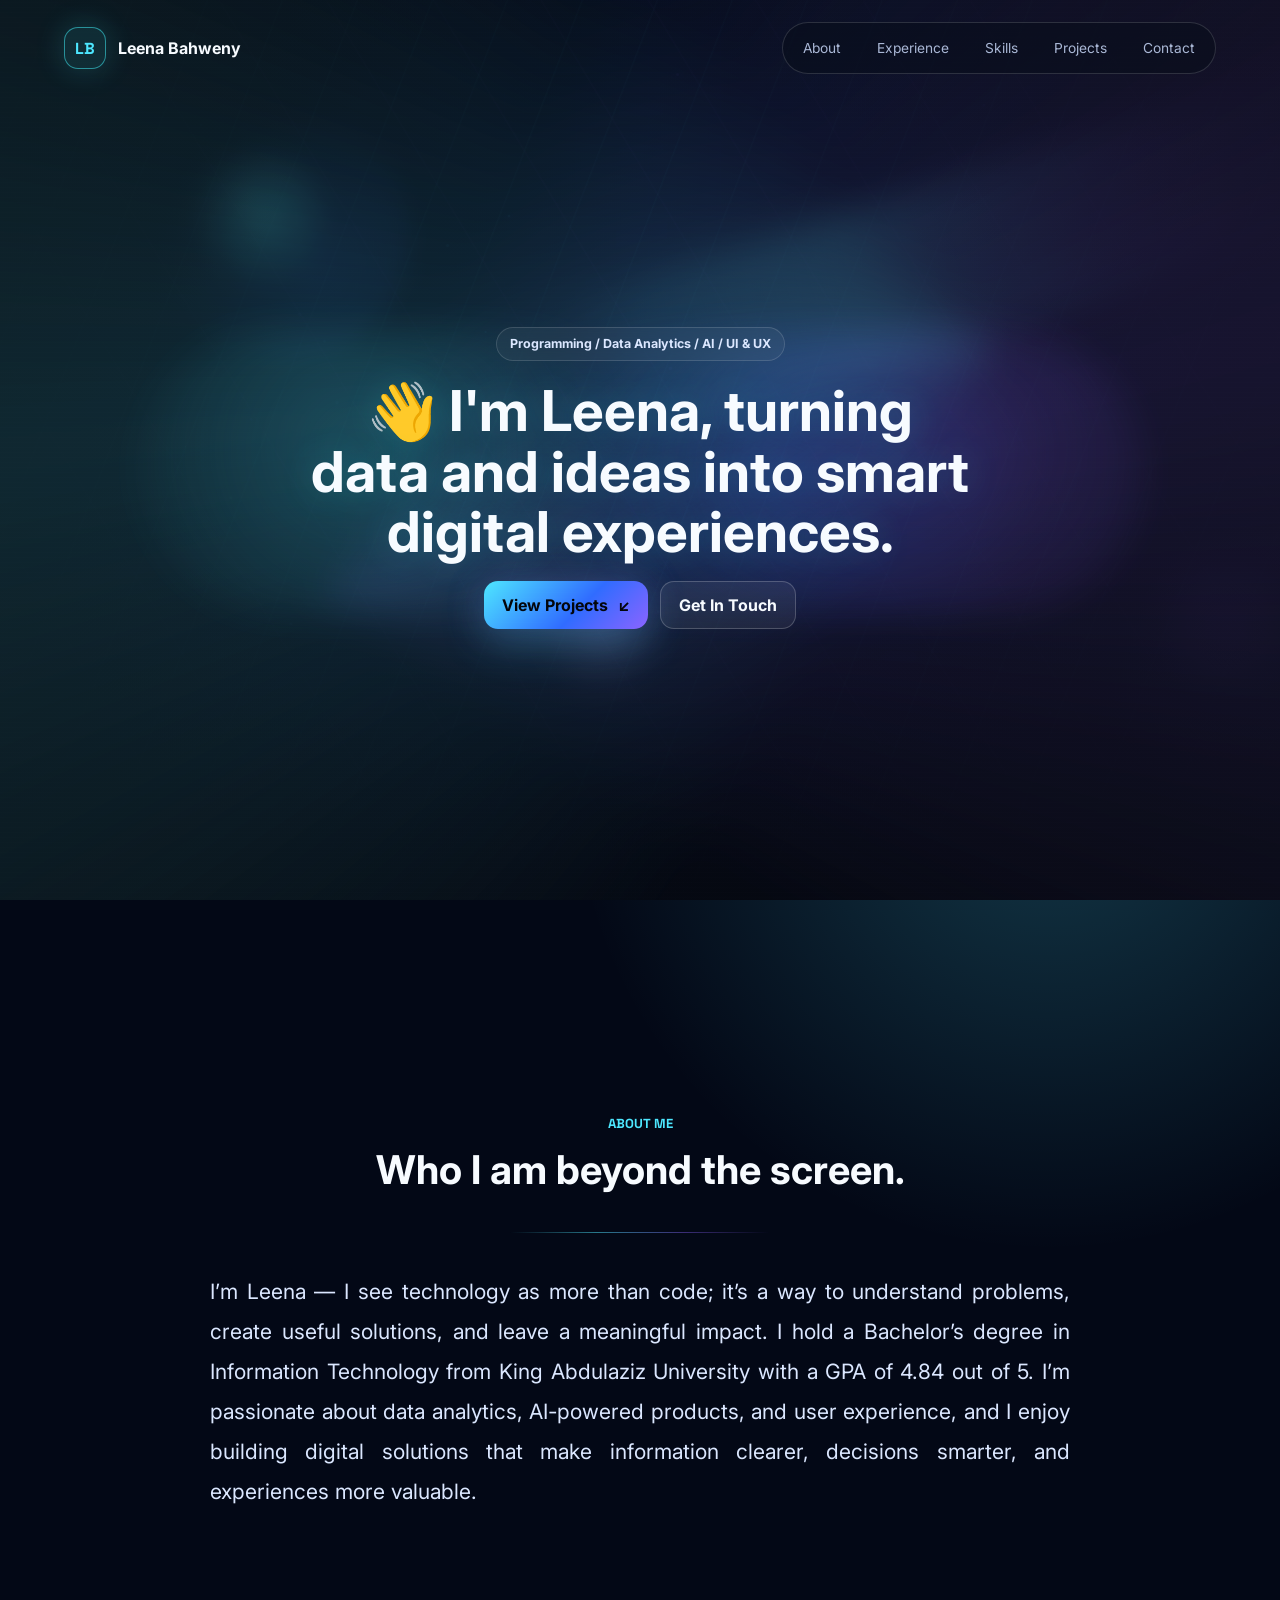
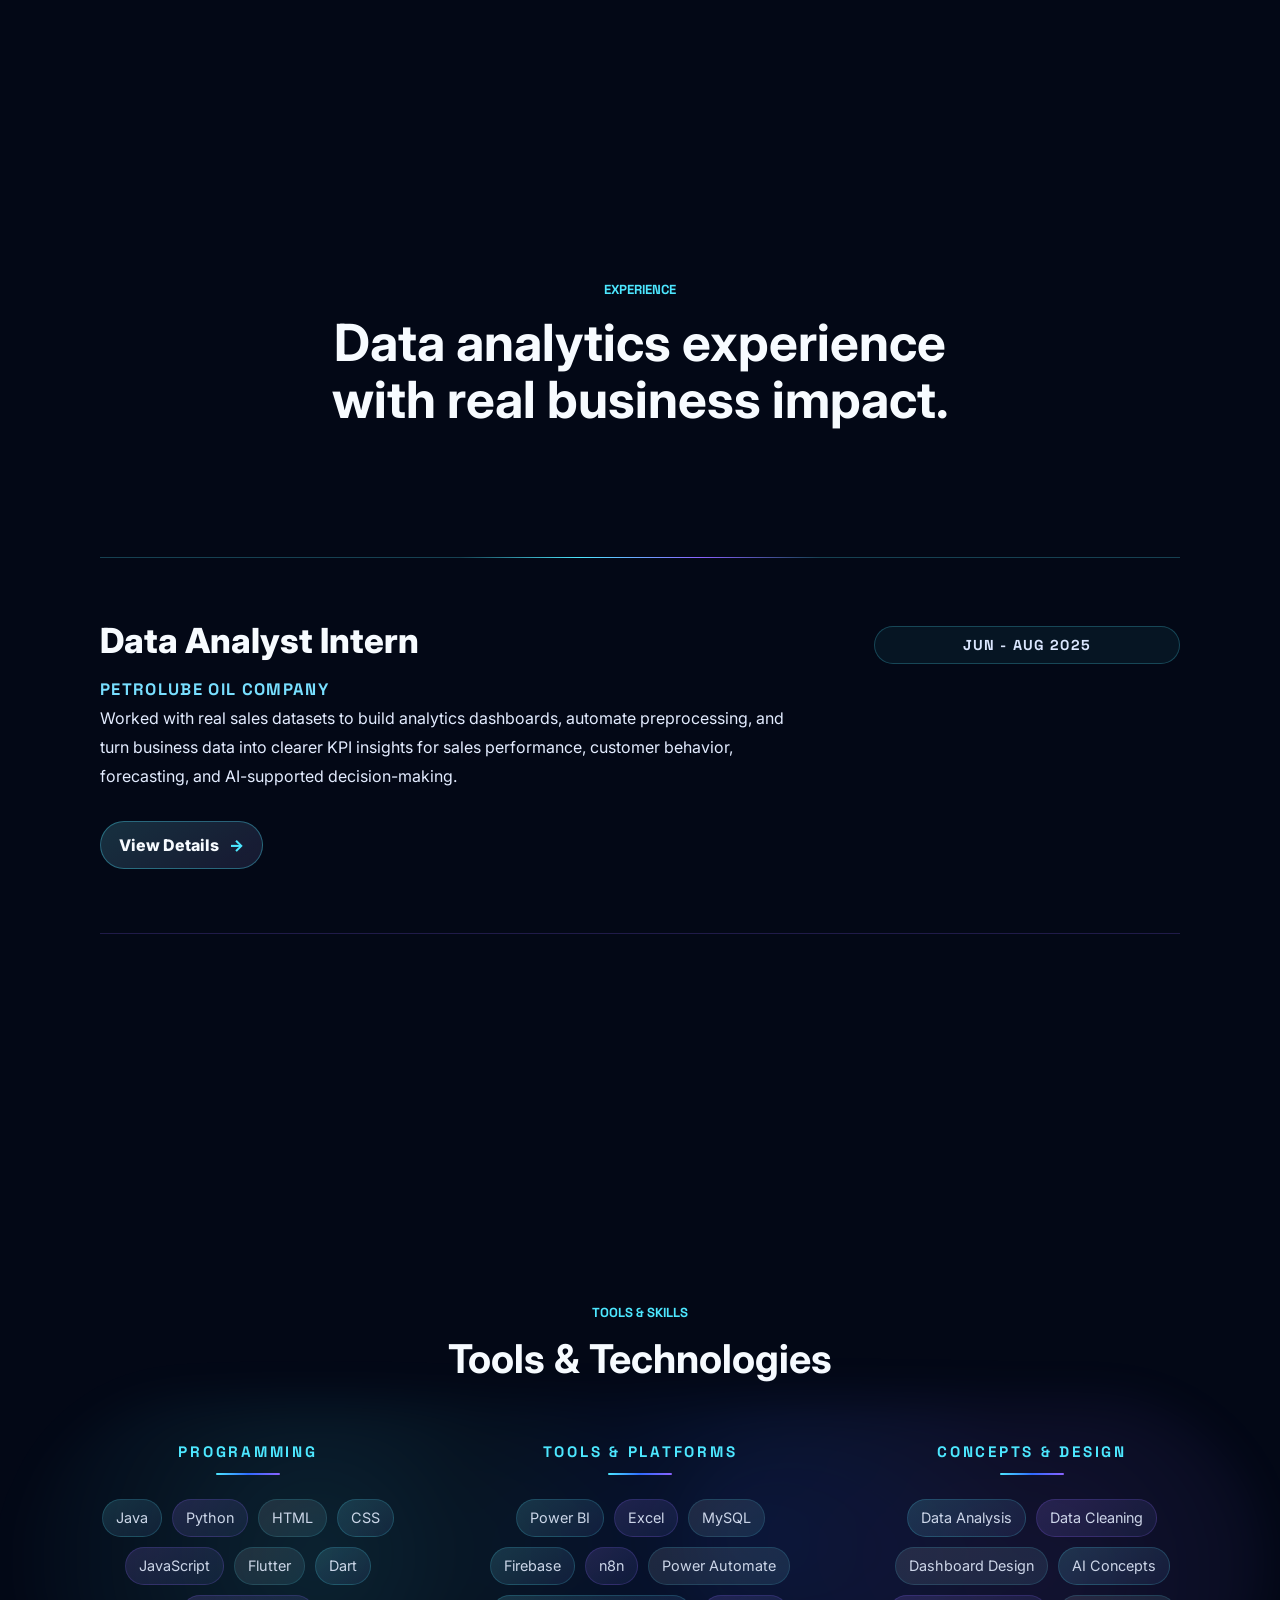
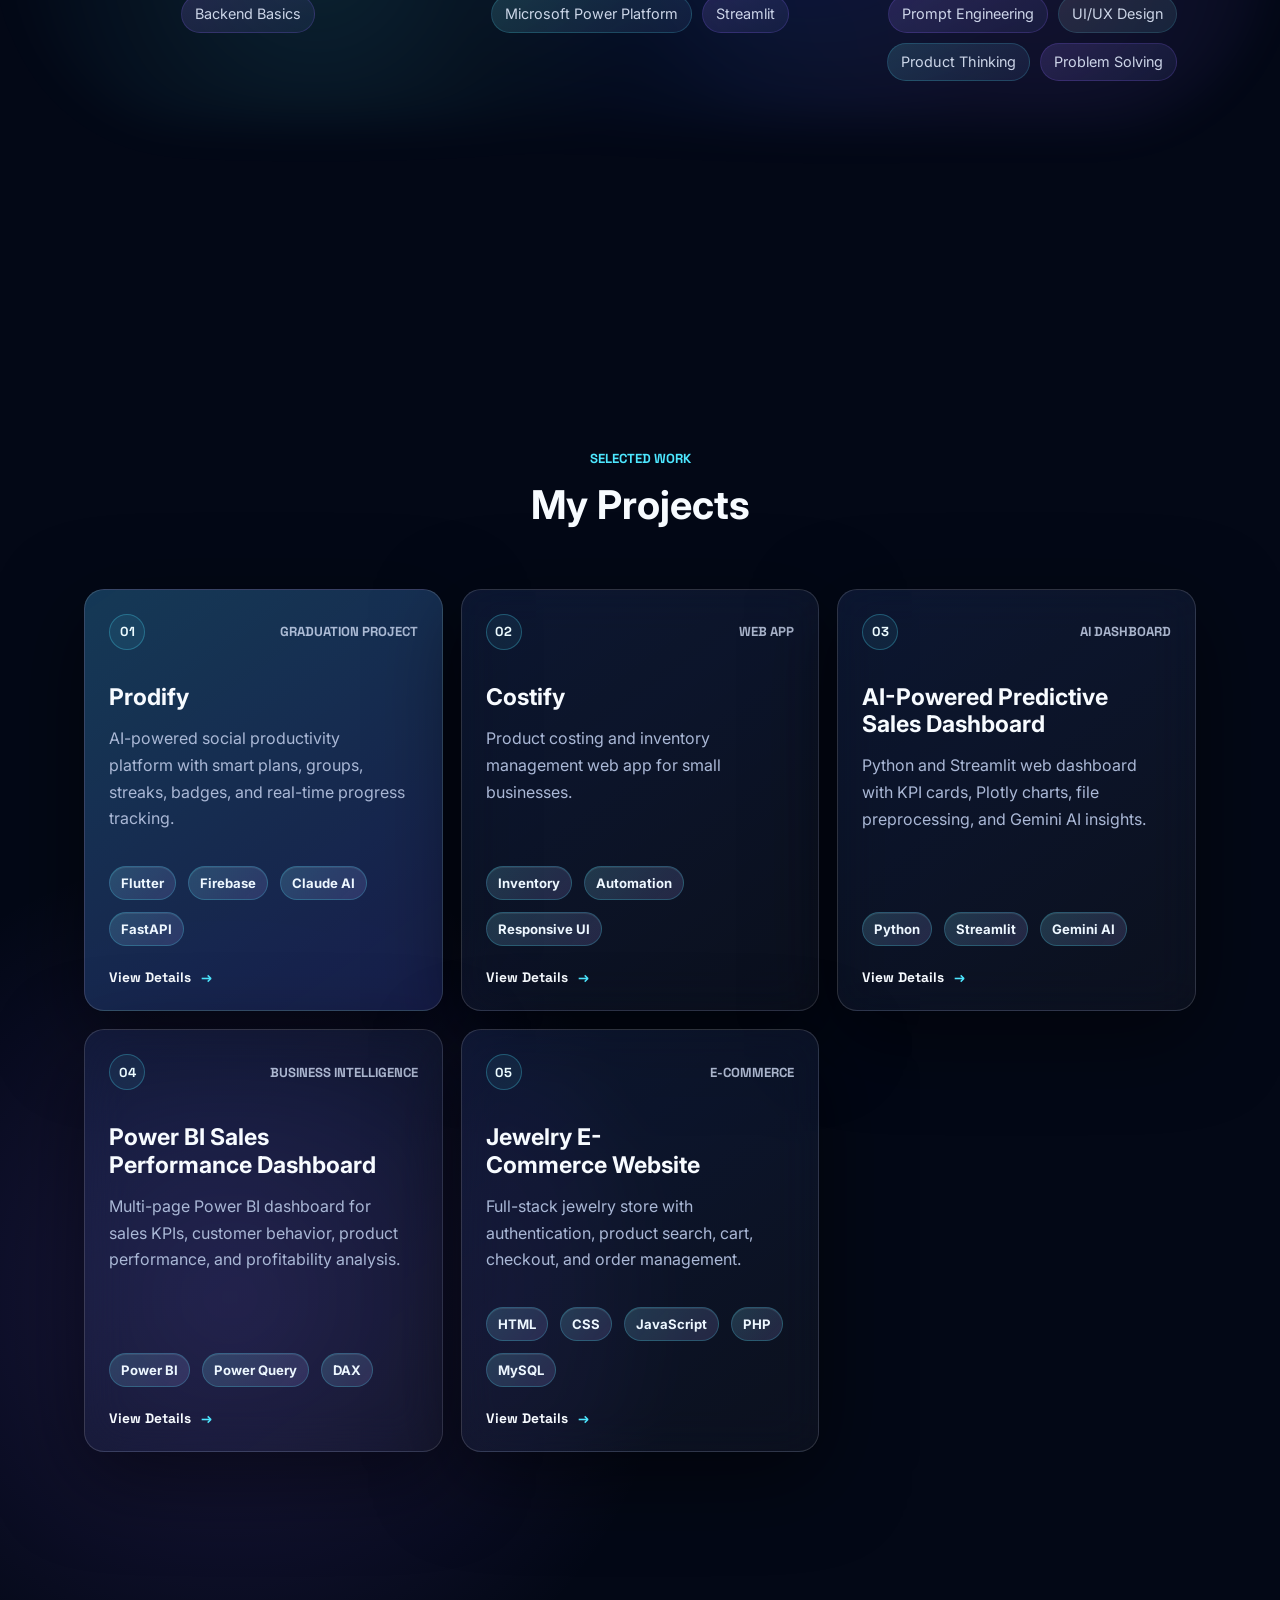
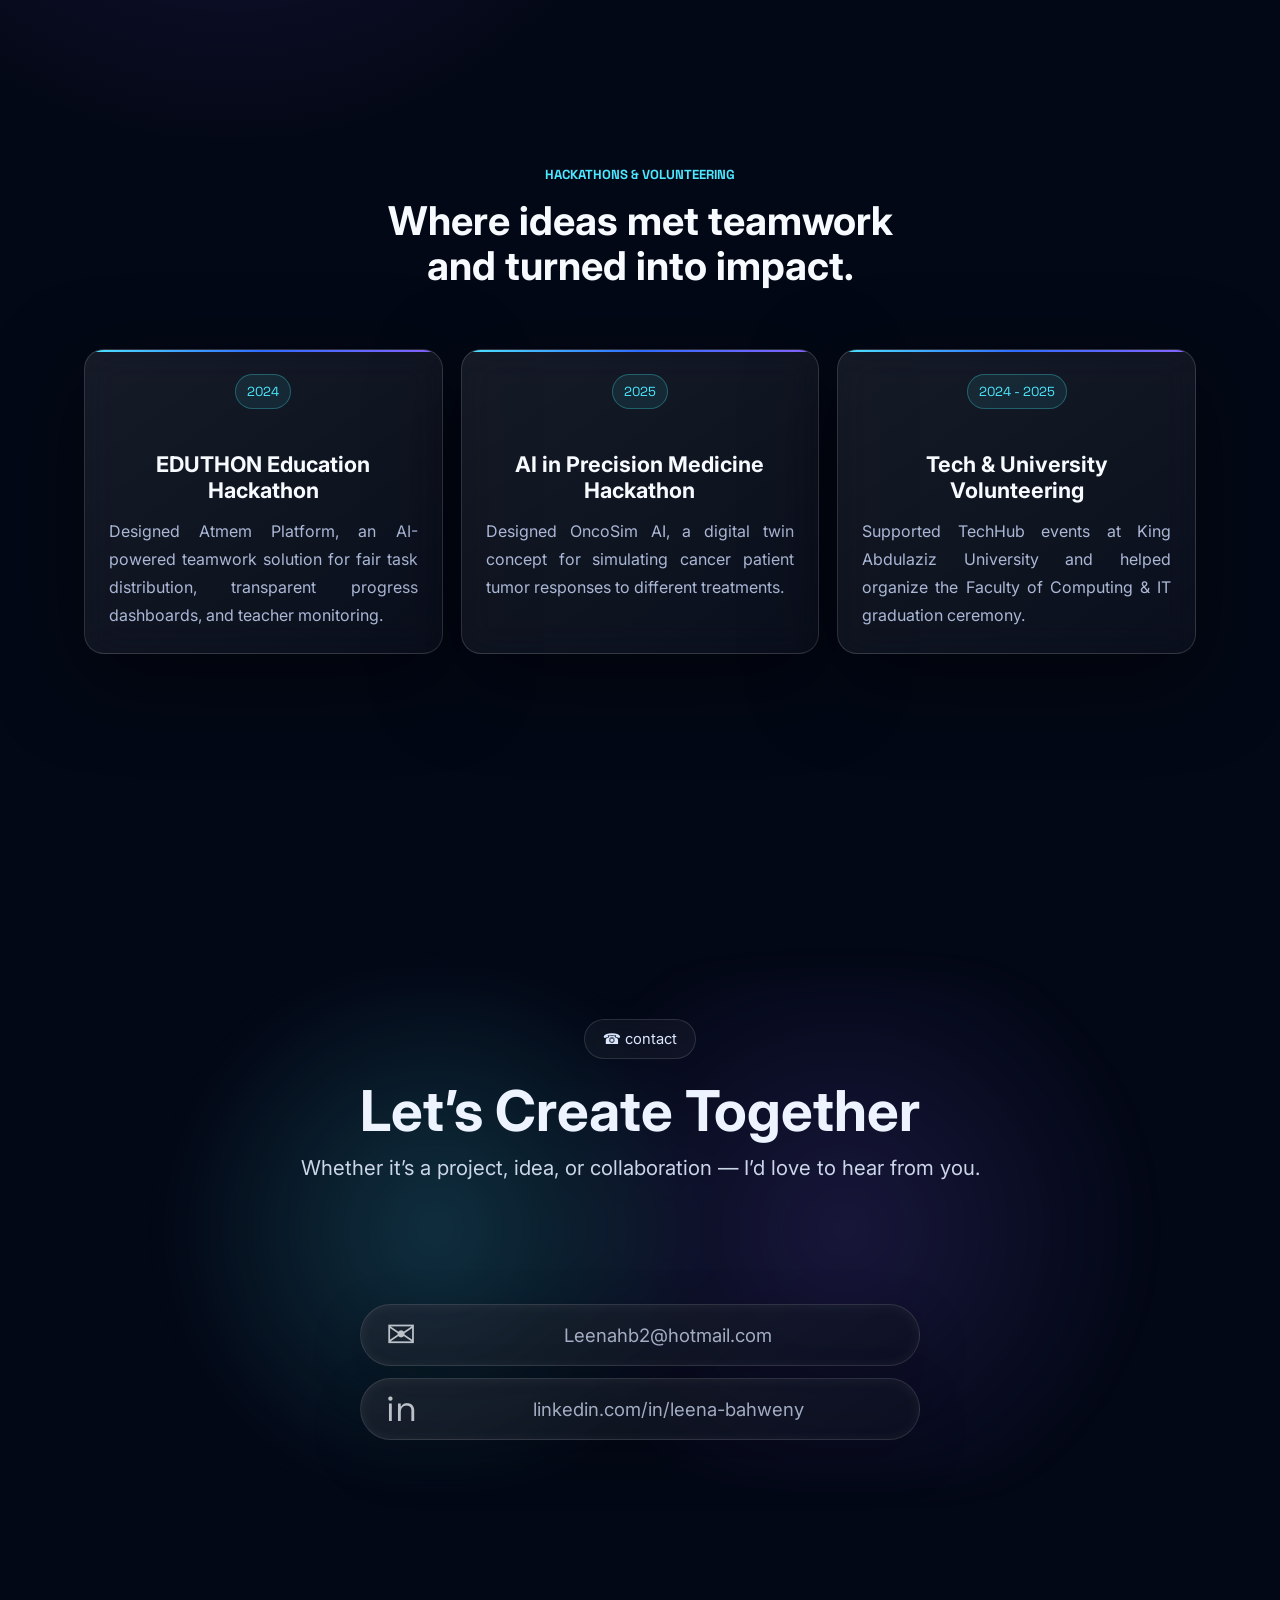
==== commit 12c035f7: "Add files via upload" ====
--- a/index.html
+++ b/index.html
@@ -14,7 +14,7 @@
       href="https://fonts.googleapis.com/css2?family=Inter:wght@400;500;600;700;800&family=Space+Grotesk:wght@500;700&display=swap"
       rel="stylesheet"
     />
-    <link rel="stylesheet" href="styles.css?v=layout-17" />
+    <link rel="stylesheet" href="styles.css?v=layout-36" />
   </head>
   <body>
     <canvas id="neon-field" aria-hidden="true"></canvas>
@@ -76,64 +76,30 @@
             products, and user experience, and I enjoy building digital solutions that
             make information clearer, decisions smarter, and experiences more valuable.
           </p>
-          <div class="about-tags">
-            <span>Programming Mindset</span>
-            <span>AI Enthusiast</span>
-            <span>Data & Analytics Focus</span>
-            <span>UI/UX Oriented</span>
-            <span>Problem Solver</span>
-            <span>Product Thinking</span>
-          </div>
         </div>
       </section>
 
       <section class="section-shell" id="experience">
         <div class="section-heading reveal">
           <p class="eyebrow">Experience</p>
-          <h2>Data Analyst Internship</h2>
+          <h2>Data analytics experience with real business impact.</h2>
         </div>
 
         <div class="experience-board reveal">
           <div class="experience-head">
             <div>
-              <h3>Data Analyst Intern — Petrolube Oil Company</h3>
+              <h3 class="experience-role">Data Analyst Intern</h3>
+              <p class="experience-company">Petrolube Oil Company</p>
+              <p>
+                Worked with real sales datasets to build analytics dashboards,
+                automate preprocessing, and turn business data into clearer KPI
+                insights for sales performance, customer behavior, forecasting,
+                and AI-supported decision-making.
+              </p>
             </div>
             <span class="experience-date">Jun - Aug 2025</span>
           </div>
-          <div class="experience-rule" aria-hidden="true"></div>
-          <p>
-            Completed an eight-week summer internship within Petrolube's Sales &
-            Digital Transformation Division, working on real business datasets and
-            building analytics solutions for sales performance, forecasting, customer
-            behavior, and AI-powered business intelligence.
-          </p>
-          <ul class="experience-list">
-            <li>Built interactive dashboards for sales performance, customer behavior, product analysis, profitability, and forecasting.</li>
-            <li>Cleaned and prepared real sales datasets using Excel, Power Query, Python, and structured preprocessing logic.</li>
-            <li>Created KPIs, DAX measures, filters, and visual reports to support business decision-making.</li>
-            <li>Developed an AI-powered Streamlit dashboard with Plotly charts, file uploads, and Gemini-generated business insights.</li>
-            <li>Joined Microsoft Power Platform and prompt engineering workshops, then presented final dashboards based on supervisor feedback.</li>
-          </ul>
-          <div class="experience-tools" aria-label="Internship tools">
-            <span>Power BI</span>
-            <span>Power Query</span>
-            <span>DAX</span>
-            <span>Python</span>
-            <span>Pandas</span>
-            <span>Plotly</span>
-            <span>Excel</span>
-            <span>Streamlit</span>
-            <span>Gemini API</span>
-            <span>LangChain</span>
-            <span>Power Automate</span>
-            <span>Power Apps</span>
-            <span>Power Pages</span>
-            <span>Microsoft Power Platform</span>
-            <span>Prompt Engineering</span>
-            <span>API Integration</span>
-            <span>Data Preprocessing</span>
-            <span>Business Intelligence</span>
-          </div>
+          <a class="experience-detail-link" href="experience.html">View Details</a>
         </div>
       </section>
 
@@ -196,22 +162,24 @@
 
         <div class="project-grid">
           <a class="project-card project-card--featured reveal tilt-card" href="project.html?id=prodify">
-            <div class="project-orbit" aria-hidden="true"></div>
             <div class="project-topline">
               <span>01</span>
               <span>Graduation Project</span>
             </div>
-            <h3>Prodify</h3>
-            <p>
-              AI-powered social productivity platform with smart plans, groups,
-              streaks, badges, and real-time progress tracking.
-            </p>
+            <div class="project-copy">
+              <h3>Prodify</h3>
+              <p>
+                AI-powered social productivity platform with smart plans, groups,
+                streaks, badges, and real-time progress tracking.
+              </p>
+            </div>
             <div class="project-tags">
               <span>Flutter</span>
               <span>Firebase</span>
               <span>Claude AI</span>
               <span>FastAPI</span>
             </div>
+            <span class="project-cta">View Details</span>
           </a>
 
           <a class="project-card reveal tilt-card" href="project.html?id=costify">
@@ -219,13 +187,16 @@
               <span>02</span>
               <span>Web App</span>
             </div>
-            <h3>Costify</h3>
-            <p>Product costing and inventory management web app for small businesses.</p>
+            <div class="project-copy">
+              <h3>Costify</h3>
+              <p>Product costing and inventory management web app for small businesses.</p>
+            </div>
             <div class="project-tags">
               <span>Inventory</span>
               <span>Automation</span>
               <span>Responsive UI</span>
             </div>
+            <span class="project-cta">View Details</span>
           </a>
 
           <a class="project-card reveal tilt-card" href="project.html?id=sales-prediction">
@@ -233,16 +204,19 @@
               <span>03</span>
               <span>AI Dashboard</span>
             </div>
-            <h3>AI-Powered Predictive Sales Dashboard</h3>
-            <p>
-              Python and Streamlit web dashboard with KPI cards, Plotly charts,
-              file preprocessing, and Gemini AI insights.
-            </p>
+            <div class="project-copy">
+              <h3>AI-Powered Predictive Sales Dashboard</h3>
+              <p>
+                Python and Streamlit web dashboard with KPI cards, Plotly charts,
+                file preprocessing, and Gemini AI insights.
+              </p>
+            </div>
             <div class="project-tags">
               <span>Python</span>
               <span>Streamlit</span>
               <span>Gemini AI</span>
             </div>
+            <span class="project-cta">View Details</span>
           </a>
 
           <a class="project-card reveal tilt-card" href="project.html?id=sales-analytics">
@@ -250,16 +224,19 @@
               <span>04</span>
               <span>Business Intelligence</span>
             </div>
-            <h3>Power BI Sales Performance Dashboard</h3>
-            <p>
-              Multi-page Power BI dashboard for sales KPIs, customer behavior,
-              product performance, and profitability analysis.
-            </p>
+            <div class="project-copy">
+              <h3>Power BI Sales Performance Dashboard</h3>
+              <p>
+                Multi-page Power BI dashboard for sales KPIs, customer behavior,
+                product performance, and profitability analysis.
+              </p>
+            </div>
             <div class="project-tags">
               <span>Power BI</span>
               <span>Power Query</span>
               <span>DAX</span>
             </div>
+            <span class="project-cta">View Details</span>
           </a>
 
           <a class="project-card reveal tilt-card" href="project.html?id=jewelry-ecommerce">
@@ -267,8 +244,10 @@
               <span>05</span>
               <span>E-Commerce</span>
             </div>
-            <h3>Jewelry E-Commerce Website</h3>
-            <p>Full-stack jewelry store with authentication, product search, cart, checkout, and order management.</p>
+            <div class="project-copy">
+              <h3>Jewelry E-Commerce Website</h3>
+              <p>Full-stack jewelry store with authentication, product search, cart, checkout, and order management.</p>
+            </div>
             <div class="project-tags">
               <span>HTML</span>
               <span>CSS</span>
@@ -276,6 +255,7 @@
               <span>PHP</span>
               <span>MySQL</span>
             </div>
+            <span class="project-cta">View Details</span>
           </a>
         </div>
       </section>
@@ -338,6 +318,6 @@
       </section>
     </main>
 
-    <script src="script.js?v=perf-2"></script>
+    <script src="script.js?v=perf-4"></script>
   </body>
 </html>
--- a/styles.css
+++ b/styles.css
@@ -91,8 +91,8 @@
   justify-content: space-between;
   gap: 24px;
   padding: 22px clamp(18px, 5vw, 72px);
-  background: linear-gradient(to bottom, rgba(5, 7, 13, 0.82), transparent);
-  backdrop-filter: blur(16px);
+  background: transparent;
+  backdrop-filter: none;
 }
 
 .brand,
@@ -292,13 +292,14 @@
   display: inline-flex;
   align-items: center;
   justify-content: center;
-  min-height: 44px;
-  margin: 0 auto 24px;
-  padding: 10px 18px;
+  min-height: 34px;
+  margin: 0 auto 20px;
+  padding: 7px 13px;
   border: 1px solid rgba(255, 255, 255, 0.14);
   border-radius: 999px;
   background: rgba(255, 255, 255, 0.045);
   color: #dbe7ff;
+  font-size: 0.78rem;
   font-weight: 700;
   backdrop-filter: blur(14px);
 }
@@ -424,7 +425,6 @@
 }
 
 .signal-panel,
-.about-panel,
 .project-card {
   border: 1px solid var(--line);
   border-radius: var(--radius);
@@ -500,20 +500,33 @@
 }
 
 .about-panel {
-  max-width: 980px;
+  position: relative;
+  max-width: 900px;
   margin: 0 auto;
-  padding: clamp(22px, 4vw, 36px);
-  text-align: left;
+  padding: clamp(8px, 2vw, 18px) 0;
+  text-align: center;
+}
+
+.about-panel::before {
+  position: absolute;
+  top: -22px;
+  left: 50%;
+  width: min(260px, 54vw);
+  height: 1px;
+  background: linear-gradient(90deg, transparent, rgba(77, 231, 255, 0.5), rgba(138, 99, 255, 0.42), transparent);
+  content: "";
+  transform: translateX(-50%);
 }
 
 .about-panel p {
   max-width: 860px;
   margin-right: auto;
   margin-left: auto;
-  margin-bottom: 24px;
+  margin-bottom: 0;
   color: #dbe7ff;
-  font-size: clamp(1rem, 1.6vw, 1.18rem);
-  line-height: 1.8;
+  font-size: clamp(1.05rem, 1.85vw, 1.32rem);
+  line-height: 1.9;
+  text-align: justify;
 }
 
 .about-tags,
@@ -559,12 +572,15 @@
 
 .section-shell {
   display: flex;
+  height: auto;
+  max-height: none;
   min-height: auto;
   flex-direction: column;
   justify-content: center;
   align-items: center;
   max-width: 1240px;
   margin: 0 auto;
+  overflow: visible;
   padding: clamp(104px, 15vh, 170px) clamp(18px, 5vw, 72px);
 }
 
@@ -578,6 +594,17 @@
   max-width: 760px;
   margin-bottom: 28px;
   text-align: center;
+}
+
+#experience .section-heading {
+  max-width: 1080px;
+  margin-bottom: clamp(56px, 7vw, 86px);
+}
+
+#experience .section-heading h2 {
+  max-width: 1040px;
+  font-size: clamp(2.25rem, 4vw, 3.6rem);
+  line-height: 1.12;
 }
 
 h2 {
@@ -640,52 +667,66 @@
     var(--panel-strong);
 }
 
-.project-orbit {
-  position: absolute;
-  top: 36px;
-  left: 28px;
-  width: 112px;
-  height: 112px;
-  border: 1px solid rgba(66, 245, 255, 0.5);
-  border-radius: 50%;
-  box-shadow: inset 0 0 30px rgba(77, 231, 255, 0.18), 0 0 32px rgba(138, 99, 255, 0.18);
-  animation: orbit 8s linear infinite;
-}
-
-.project-orbit::before {
-  position: absolute;
-  top: 12px;
-  right: 4px;
-  width: 14px;
-  height: 14px;
-  border-radius: 50%;
-  background: var(--violet-soft);
-  box-shadow: 0 0 24px var(--violet-soft);
-  content: "";
-}
-
 .project-topline {
   position: relative;
   display: flex;
   align-items: center;
   justify-content: space-between;
-  margin-bottom: 72px;
+  gap: 14px;
+  margin-bottom: 34px;
   color: var(--muted);
   font-family: "Space Grotesk", sans-serif;
   font-size: 0.82rem;
 }
 
+.project-topline span:first-child {
+  display: inline-flex;
+  width: 36px;
+  height: 36px;
+  flex: 0 0 auto;
+  align-items: center;
+  justify-content: center;
+  border: 1px solid rgba(77, 231, 255, 0.28);
+  border-radius: 50%;
+  background: rgba(77, 231, 255, 0.08);
+  color: #ecfbff;
+  font-weight: 700;
+}
+
+.project-topline span:last-child {
+  overflow: hidden;
+  color: rgba(219, 231, 255, 0.76);
+  font-weight: 700;
+  text-align: right;
+  text-overflow: ellipsis;
+  text-transform: uppercase;
+  white-space: nowrap;
+}
+
+.project-copy {
+  position: relative;
+  display: grid;
+  gap: 14px;
+  margin-bottom: 22px;
+}
+
 .project-card h3 {
   position: relative;
-  margin-bottom: 16px;
-  font-size: 1.45rem;
+  max-width: 92%;
+  margin: 0;
+  font-size: clamp(1.28rem, 1.8vw, 1.62rem);
+  line-height: 1.18;
+  text-align: left;
+  text-wrap: balance;
 }
 
 .project-card p {
   position: relative;
-  margin-bottom: 24px;
+  max-width: 96%;
+  margin: 0;
   color: var(--muted);
-  line-height: 1.7;
+  line-height: 1.68;
+  text-align: left;
 }
 
 .project-tags {
@@ -693,12 +734,52 @@
   right: auto;
   bottom: auto;
   left: auto;
+  justify-content: flex-start;
   margin-top: auto;
-  padding-top: 18px;
+  padding-top: 12px;
 }
 
 .project-tags span {
+  border-color: rgba(77, 231, 255, 0.22);
+  background:
+    linear-gradient(135deg, rgba(77, 231, 255, 0.13), rgba(138, 99, 255, 0.1)),
+    rgba(255, 255, 255, 0.055);
+  box-shadow: inset 0 1px 0 rgba(255, 255, 255, 0.08);
   padding: 8px 11px;
+  color: #edf7ff;
+  font-weight: 700;
+  transition: transform 0.25s ease, border-color 0.25s ease, background 0.25s ease;
+}
+
+.project-card:hover .project-tags span {
+  border-color: rgba(66, 245, 255, 0.42);
+  background:
+    linear-gradient(135deg, rgba(77, 231, 255, 0.18), rgba(138, 99, 255, 0.15)),
+    rgba(255, 255, 255, 0.075);
+  transform: translateY(-2px);
+}
+
+.project-cta {
+  position: relative;
+  display: inline-flex;
+  width: fit-content;
+  align-items: center;
+  gap: 10px;
+  margin-top: 22px;
+  color: #f7fbff;
+  font-family: "Space Grotesk", sans-serif;
+  font-size: 0.86rem;
+  font-weight: 700;
+}
+
+.project-cta::after {
+  content: "→";
+  color: var(--cyan);
+  transition: transform 0.25s ease;
+}
+
+.project-card:hover .project-cta::after {
+  transform: translateX(4px);
 }
 
 .split-section {
@@ -709,44 +790,86 @@
 }
 
 .experience-board {
-  max-width: 980px;
-  padding: clamp(24px, 4vw, 38px);
+  max-width: 1080px;
+  width: 100%;
+  padding: clamp(40px, 5.5vw, 64px) 0;
   text-align: left;
 }
 
 .experience-board {
-  border: 1px solid var(--line);
-  border-radius: var(--radius);
-  background:
-    linear-gradient(145deg, rgba(77, 231, 255, 0.13), rgba(138, 99, 255, 0.08)),
-    rgba(8, 13, 26, 0.76);
-  box-shadow: var(--shadow);
-  backdrop-filter: blur(22px);
+  position: relative;
+  border-top: 1px solid rgba(77, 231, 255, 0.26);
+  border-bottom: 1px solid rgba(138, 99, 255, 0.22);
+  background: transparent;
+  box-shadow: none;
+  backdrop-filter: none;
+}
+
+.experience-board::before {
+  position: absolute;
+  top: -1px;
+  left: 50%;
+  width: min(360px, 64vw);
+  height: 1px;
+  background: linear-gradient(90deg, transparent, var(--cyan), var(--violet), transparent);
+  content: "";
+  transform: translateX(-50%);
 }
 
 .experience-head {
-  display: flex;
-  align-items: flex-start;
-  justify-content: space-between;
-  gap: 18px;
-  margin-bottom: 22px;
+  display: grid;
+  grid-template-columns: minmax(0, 0.82fr) auto;
+  align-items: start;
+  gap: clamp(36px, 7vw, 96px);
+  margin-bottom: 30px;
   text-align: left;
 }
 
-.experience-board h3 {
+.experience-role {
   margin-bottom: 14px;
   color: var(--ink);
-  font-size: clamp(1.35rem, 2.4vw, 2rem);
-  line-height: 1.2;
+  font-family: "Inter", system-ui, sans-serif;
+  font-size: clamp(1.55rem, 2.7vw, 2.65rem);
+  font-weight: 800;
+  line-height: 1.12;
+  text-align: left;
+}
+
+.experience-company {
+  margin-bottom: 22px;
+  color: #78dfff;
+  font-family: "Space Grotesk", sans-serif;
+  font-size: clamp(0.92rem, 1.3vw, 1.05rem);
+  font-weight: 700;
+  letter-spacing: 0.08em;
+  text-align: left;
+  text-transform: uppercase;
+}
+
+.experience-head p:not(.experience-company):not(.experience-role) {
+  max-width: 760px;
+  color: #e3ecff;
+  font-size: clamp(1rem, 1.25vw, 1.08rem);
+  line-height: 1.82;
+  text-align: left;
 }
 
 .timeline-item h3 {
   margin-bottom: 14px;
   font-size: 1.35rem;
+  text-align: center;
 }
 
 .experience-date {
-  flex: 0 0 auto;
+  display: inline-flex;
+  align-items: center;
+  justify-content: center;
+  min-height: 38px;
+  margin-top: 4px;
+  padding: 8px 13px;
+  border: 1px solid rgba(77, 231, 255, 0.24);
+  border-radius: 999px;
+  background: rgba(77, 231, 255, 0.06);
   color: #dbe7ff;
   font-family: "Space Grotesk", sans-serif;
   font-size: 0.9rem;
@@ -761,11 +884,67 @@
   background: linear-gradient(90deg, rgba(77, 231, 255, 0.28), rgba(138, 99, 255, 0.2), transparent);
 }
 
+.experience-detail-link {
+  display: inline-flex;
+  align-items: center;
+  justify-content: center;
+  gap: 10px;
+  min-height: 48px;
+  margin-left: 0;
+  margin-bottom: 0;
+  padding: 12px 18px;
+  border: 1px solid rgba(77, 231, 255, 0.34);
+  border-radius: 999px;
+  background:
+    linear-gradient(145deg, rgba(77, 231, 255, 0.14), rgba(138, 99, 255, 0.08)),
+    rgba(255, 255, 255, 0.045);
+  color: #f7fbff;
+  font-weight: 800;
+  transition: transform 0.22s ease, border-color 0.22s ease, background 0.22s ease;
+}
+
+.experience-detail-link::after {
+  color: var(--cyan);
+  content: "→";
+  transition: transform 0.22s ease;
+}
+
+.experience-detail-link:hover {
+  border-color: rgba(77, 231, 255, 0.62);
+  background:
+    linear-gradient(145deg, rgba(77, 231, 255, 0.2), rgba(138, 99, 255, 0.12)),
+    rgba(255, 255, 255, 0.06);
+  transform: translateY(-2px);
+}
+
+.experience-detail-link:hover::after {
+  transform: translateX(4px);
+}
+
+.experience-projects {
+  display: grid;
+  grid-template-columns: repeat(2, minmax(0, 1fr));
+  gap: 18px;
+}
+
+.experience-projects .project-card {
+  min-height: 300px;
+}
+
 .experience-board p,
 .timeline-item p {
   margin-bottom: 0;
   color: var(--muted);
   line-height: 1.75;
+  text-align: justify;
+}
+
+.experience-board .experience-role {
+  color: var(--ink);
+}
+
+.experience-board .experience-company {
+  color: #78dfff;
 }
 
 .experience-list {
@@ -782,6 +961,7 @@
   padding-left: 28px;
   font-size: clamp(0.98rem, 1.4vw, 1.08rem);
   line-height: 1.65;
+  text-align: justify;
 }
 
 .experience-list li::before {
@@ -797,6 +977,38 @@
   content: "";
 }
 
+.experience-detail-card .experience-list {
+  grid-template-columns: repeat(2, minmax(0, 1fr));
+  gap: 14px;
+  margin: 0;
+}
+
+.experience-detail-card .experience-list li {
+  min-height: 104px;
+  padding: 18px 18px 18px 44px;
+  border: 1px solid rgba(255, 255, 255, 0.1);
+  border-radius: 14px;
+  background:
+    linear-gradient(145deg, rgba(255, 255, 255, 0.055), rgba(255, 255, 255, 0.018)),
+    rgba(3, 8, 22, 0.28);
+  color: rgba(219, 231, 255, 0.84);
+  font-size: clamp(0.92rem, 1.1vw, 1rem);
+  line-height: 1.62;
+  text-align: left;
+}
+
+.experience-detail-card .experience-list li::before {
+  top: 20px;
+  left: 18px;
+  width: 10px;
+  height: 10px;
+  border: 1px solid rgba(77, 231, 255, 0.6);
+  border-radius: 50%;
+  background: rgba(77, 231, 255, 0.24);
+  box-shadow: 0 0 18px rgba(77, 231, 255, 0.34);
+  filter: none;
+}
+
 .experience-tools {
   margin-top: 22px;
 }
@@ -914,7 +1126,7 @@
   position: relative;
   min-height: 250px;
   padding: 24px;
-  text-align: left;
+  text-align: center;
   overflow: hidden;
   border: 1px solid var(--line);
   border-radius: var(--radius);
@@ -948,12 +1160,15 @@
 .contact-band {
   position: relative;
   display: grid;
+  height: auto;
+  max-height: none;
   min-height: auto;
   max-width: 980px;
   align-items: center;
   justify-content: center;
   gap: 20px;
   margin: 0 auto;
+  overflow: visible;
   padding: clamp(104px, 15vh, 170px) clamp(24px, 5vw, 46px);
   text-align: center;
 }
@@ -1037,7 +1252,7 @@
   box-shadow: inset 0 1px 14px rgba(255, 255, 255, 0.06), 0 18px 52px rgba(0, 0, 0, 0.22);
   color: rgba(219, 231, 255, 0.72);
   font-size: clamp(0.98rem, 1.45vw, 1.16rem);
-  text-align: left;
+  text-align: center;
   transition: transform 0.25s ease, border-color 0.25s ease, color 0.25s ease;
 }
 
@@ -1069,6 +1284,138 @@
 .project-detail-shell {
   min-height: 100vh;
   padding: 88px clamp(18px, 5vw, 72px) 20px;
+}
+
+.experience-detail-shell {
+  min-height: 100vh;
+  padding: 126px clamp(18px, 5vw, 72px) 86px;
+}
+
+.experience-detail-page {
+  width: min(100%, 1060px);
+  margin: 0 auto;
+}
+
+.experience-detail-page h1 {
+  max-width: 760px;
+  margin-right: 0;
+  margin-left: 0;
+  margin-bottom: 14px;
+  font-size: clamp(2.25rem, 4.2vw, 3.65rem);
+  line-height: 1.06;
+  text-align: left;
+  text-wrap: balance;
+}
+
+.experience-detail-date {
+  display: inline-flex;
+  min-height: 38px;
+  align-items: center;
+  margin: 0 0 24px;
+  padding: 8px 14px;
+  border: 1px solid rgba(77, 231, 255, 0.24);
+  border-radius: 999px;
+  background: rgba(77, 231, 255, 0.07);
+  color: var(--cyan);
+  font-family: "Space Grotesk", sans-serif;
+  font-size: 0.82rem;
+  font-weight: 700;
+  letter-spacing: 0.08em;
+  text-transform: uppercase;
+}
+
+.experience-detail-intro {
+  max-width: 760px;
+  margin: 0 0 42px;
+  color: #d5e0fa;
+  font-size: clamp(1rem, 1.3vw, 1.12rem);
+  line-height: 1.82;
+  text-align: left;
+}
+
+.experience-detail-grid {
+  display: grid;
+  grid-template-columns: minmax(0, 1.08fr) minmax(300px, 0.92fr);
+  gap: 18px;
+}
+
+.experience-detail-grid--single {
+  grid-template-columns: 1fr;
+}
+
+.experience-detail-card {
+  padding: clamp(24px, 3.5vw, 40px);
+  text-align: left;
+  border: 1px solid var(--line);
+  border-radius: 18px;
+  background:
+    linear-gradient(145deg, rgba(77, 231, 255, 0.1), rgba(138, 99, 255, 0.055)),
+    rgba(8, 13, 26, 0.72);
+  box-shadow: var(--shadow);
+  backdrop-filter: blur(20px);
+}
+
+.experience-detail-card h2 {
+  margin-bottom: 22px;
+  font-size: clamp(1.35rem, 2vw, 1.75rem);
+  line-height: 1.18;
+  text-align: left;
+}
+
+.experience-detail-heading {
+  max-width: 700px;
+  margin: clamp(62px, 8vw, 92px) auto 30px;
+}
+
+.experience-detail-heading h2 {
+  font-size: clamp(1.85rem, 3vw, 2.65rem);
+  line-height: 1.12;
+}
+
+.experience-skill-groups {
+  margin: 0 auto;
+  gap: 28px;
+}
+
+.experience-skill-groups::before {
+  inset: -14% -3%;
+  opacity: 0.75;
+}
+
+.experience-skill-groups .skill-group {
+  padding: 24px 18px;
+  border: 1px solid rgba(255, 255, 255, 0.08);
+  border-radius: 16px;
+  background: rgba(8, 13, 26, 0.36);
+}
+
+.experience-skill-groups .skill-group h3 {
+  margin-bottom: 18px;
+  font-size: 0.84rem;
+  letter-spacing: 0.14em;
+}
+
+.experience-skill-groups .skill-tags {
+  gap: 8px;
+}
+
+.experience-skill-groups .skill-tags span {
+  min-height: 34px;
+  padding: 7px 11px;
+  font-size: 0.84rem;
+}
+
+.experience-detail-projects {
+  max-width: 100%;
+  gap: 20px;
+}
+
+.experience-detail-projects .project-tags {
+  justify-content: flex-start;
+}
+
+.experience-detail-projects .project-card {
+  min-height: 360px;
 }
 
 .project-detail-layout {
@@ -1517,10 +1864,36 @@
 
 @media (max-width: 900px) {
   .site-header {
-    position: absolute;
+    position: fixed;
+    align-items: center;
+    gap: 10px;
+    padding: 16px clamp(12px, 4vw, 28px);
+    background: transparent;
   }
 
   .nav-links {
+    display: flex;
+    flex: 0 1 auto;
+    justify-content: center;
+    gap: 4px;
+    width: auto;
+    min-width: 0;
+    padding: 5px 6px;
+    overflow-x: auto;
+    scrollbar-width: none;
+  }
+
+  .nav-links::-webkit-scrollbar {
+    display: none;
+  }
+
+  .nav-links a {
+    flex: 0 0 auto;
+    padding: 7px 9px;
+    font-size: 0.72rem;
+  }
+
+  .nav-links a[href="#skills"] {
     display: none;
   }
 
@@ -1533,7 +1906,7 @@
 
   .hero-section {
     min-height: 100vh;
-    padding-top: 112px;
+    padding-top: 124px;
     padding-bottom: 56px;
   }
 
@@ -1553,6 +1926,50 @@
     padding-bottom: 82px;
   }
 
+  .hero-section,
+  .section-shell,
+  .contact-band,
+  .experience-detail-shell,
+  .project-detail-shell {
+    padding-right: 28px;
+    padding-left: 28px;
+  }
+
+  .about-panel,
+  .project-card,
+  .timeline-item,
+  .experience-detail-card,
+  .contact-link {
+    width: 100%;
+    max-width: 520px;
+    margin-right: auto;
+    margin-left: auto;
+  }
+
+  .about-panel {
+    padding-right: 14px;
+    padding-left: 14px;
+  }
+
+  .experience-board {
+    width: 100%;
+    max-width: 640px;
+    margin-right: auto;
+    margin-left: auto;
+    padding-top: 38px;
+    padding-bottom: 38px;
+  }
+
+  .experience-head {
+    grid-template-columns: 1fr;
+    gap: 24px;
+  }
+
+  .experience-date {
+    justify-self: start;
+    order: -1;
+  }
+
   .signal-panel {
     max-width: 420px;
   }
@@ -1560,6 +1977,8 @@
   .metrics-strip,
   .project-grid,
   .timeline-grid,
+  .experience-projects,
+  .experience-detail-grid,
   .skill-groups {
     grid-template-columns: 1fr;
   }
@@ -1590,6 +2009,11 @@
     padding-bottom: 64px;
   }
 
+  .experience-detail-shell {
+    padding-top: 108px;
+    padding-bottom: 64px;
+  }
+
   .project-detail-layout {
     align-items: start;
   }
@@ -1604,9 +2028,40 @@
     display: none;
   }
 
+  .brand-mark {
+    width: 36px;
+    height: 36px;
+    border-radius: 12px;
+    font-size: 0.82rem;
+  }
+
   h1 {
-    font-size: clamp(2rem, 8.6vw, 2.55rem);
-    line-height: 1.12;
+    font-size: clamp(1.72rem, 7.4vw, 2.2rem);
+    line-height: 1.14;
+  }
+
+  .hero-badge {
+    min-height: 30px;
+    margin-bottom: 18px;
+    padding: 6px 10px;
+    font-size: 0.66rem;
+  }
+
+  .hero-actions {
+    width: min(100%, 320px);
+    margin: 18px auto 0;
+    flex-wrap: nowrap;
+    gap: 7px;
+  }
+
+  .primary-action,
+  .ghost-action {
+    flex: 1 1 0;
+    min-height: 38px;
+    padding: 8px 8px;
+    border-radius: 11px;
+    font-size: 0.76rem;
+    white-space: nowrap;
   }
 
   .hero-subtitle,
@@ -1628,22 +2083,48 @@
     margin-bottom: 20px;
   }
 
+  #experience .section-heading {
+    margin-bottom: 42px;
+  }
+
+  #experience .section-heading h2 {
+    max-width: 520px;
+    font-size: clamp(2rem, 8vw, 2.75rem);
+    line-height: 1.13;
+  }
+
   h2 {
     font-size: clamp(1.65rem, 8vw, 2.35rem);
   }
 
-  .about-panel,
   .experience-board,
   .timeline-item {
-    padding: 20px;
+    padding: 20px 0;
   }
 
   .experience-head {
     display: grid;
-    gap: 8px;
+    grid-template-columns: 1fr;
+    justify-items: start;
+    gap: 18px;
+    text-align: left;
+  }
+
+  .experience-role {
+    text-align: left;
+  }
+
+  .experience-company {
+    text-align: left;
+  }
+
+  .experience-head p:not(.experience-company) {
+    padding-right: 0;
+    padding-left: 0;
   }
 
   .experience-date {
+    order: -1;
     font-size: 0.78rem;
   }
 
@@ -1655,11 +2136,21 @@
   .experience-list li {
     padding-left: 22px;
     font-size: 0.94rem;
-  }
-
-  .hero-actions,
-  .primary-action,
-  .ghost-action,
+    text-align: left;
+  }
+
+  .experience-detail-card .experience-list {
+    grid-template-columns: 1fr;
+    margin: 0;
+  }
+
+  .experience-detail-card .experience-list li {
+    min-height: auto;
+    padding: 14px 14px 14px 38px;
+    font-size: 0.9rem;
+    line-height: 1.55;
+  }
+
   .contact-links {
     width: 100%;
   }
@@ -1694,15 +2185,48 @@
   }
 
   .project-topline {
-    margin-bottom: 54px;
+    margin-bottom: 28px;
+  }
+
+  .project-topline span:last-child {
+    font-size: 0.76rem;
+  }
+
+  .project-card h3,
+  .project-card p {
+    max-width: 100%;
   }
 
   .project-tags {
-    padding-top: 16px;
+    padding-top: 10px;
   }
 
   .project-detail-copy h1 {
     font-size: clamp(2.3rem, 12vw, 3.3rem);
+  }
+
+  .experience-detail-page h1 {
+    font-size: clamp(1.95rem, 9vw, 2.7rem);
+    line-height: 1.12;
+  }
+
+  .experience-detail-intro {
+    margin-bottom: 30px;
+    font-size: 0.98rem;
+    line-height: 1.72;
+  }
+
+  .experience-detail-card {
+    padding: 20px;
+    border-radius: 16px;
+  }
+
+  .experience-detail-heading {
+    margin-top: 52px;
+  }
+
+  .experience-skill-groups .skill-group {
+    padding: 20px 14px;
   }
 
   .gallery-frame {
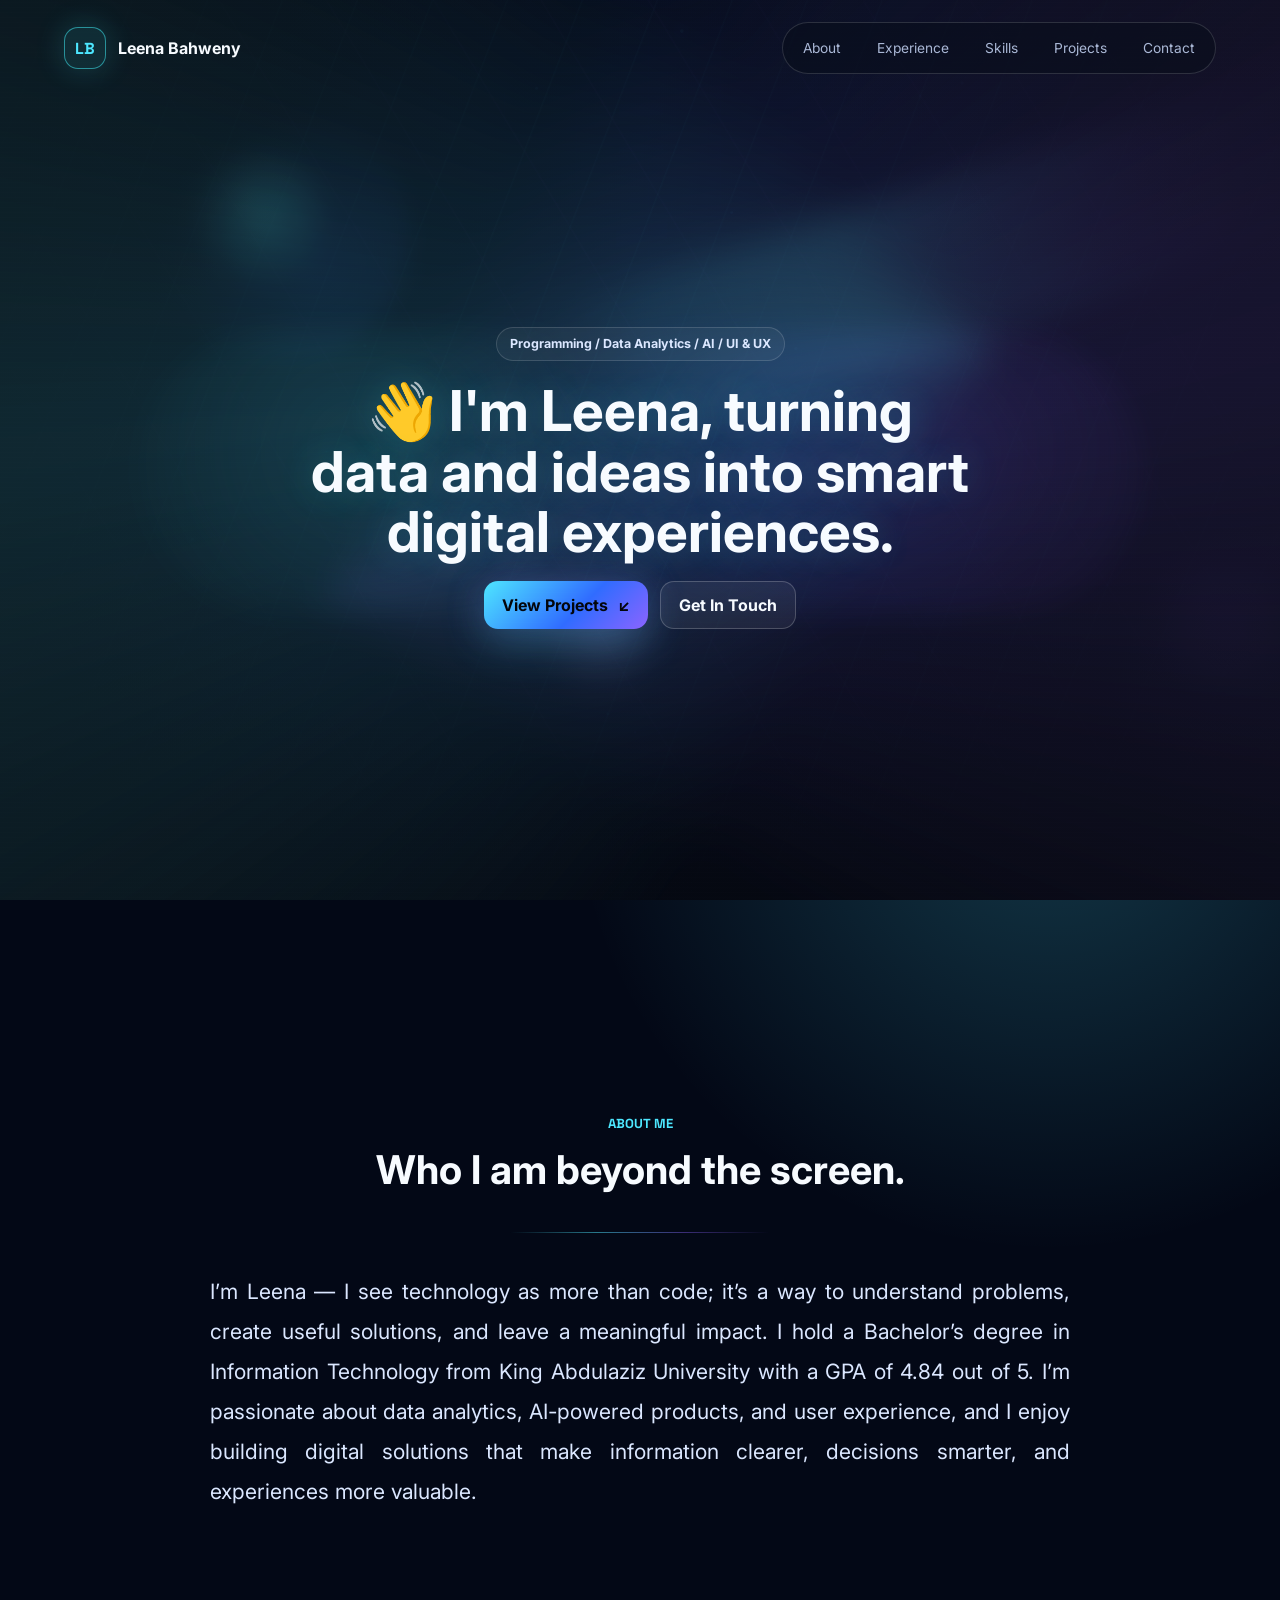
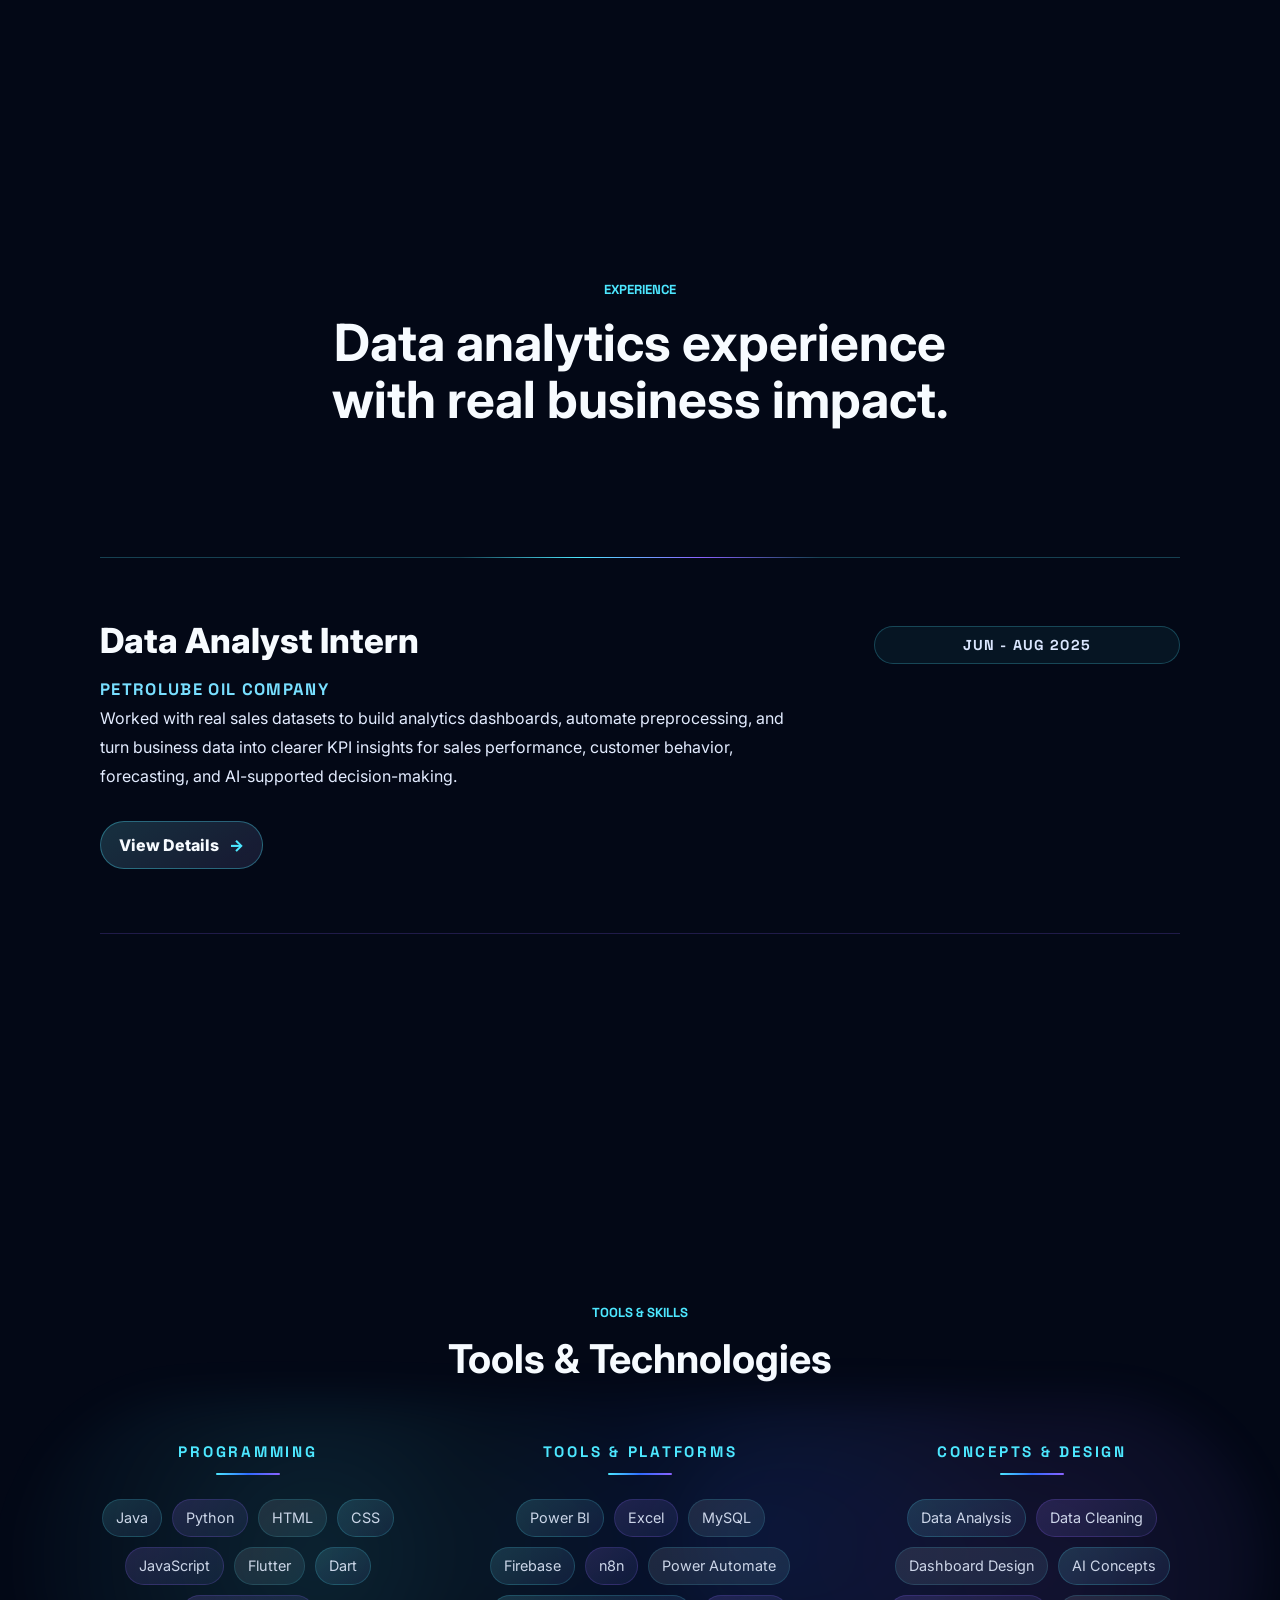
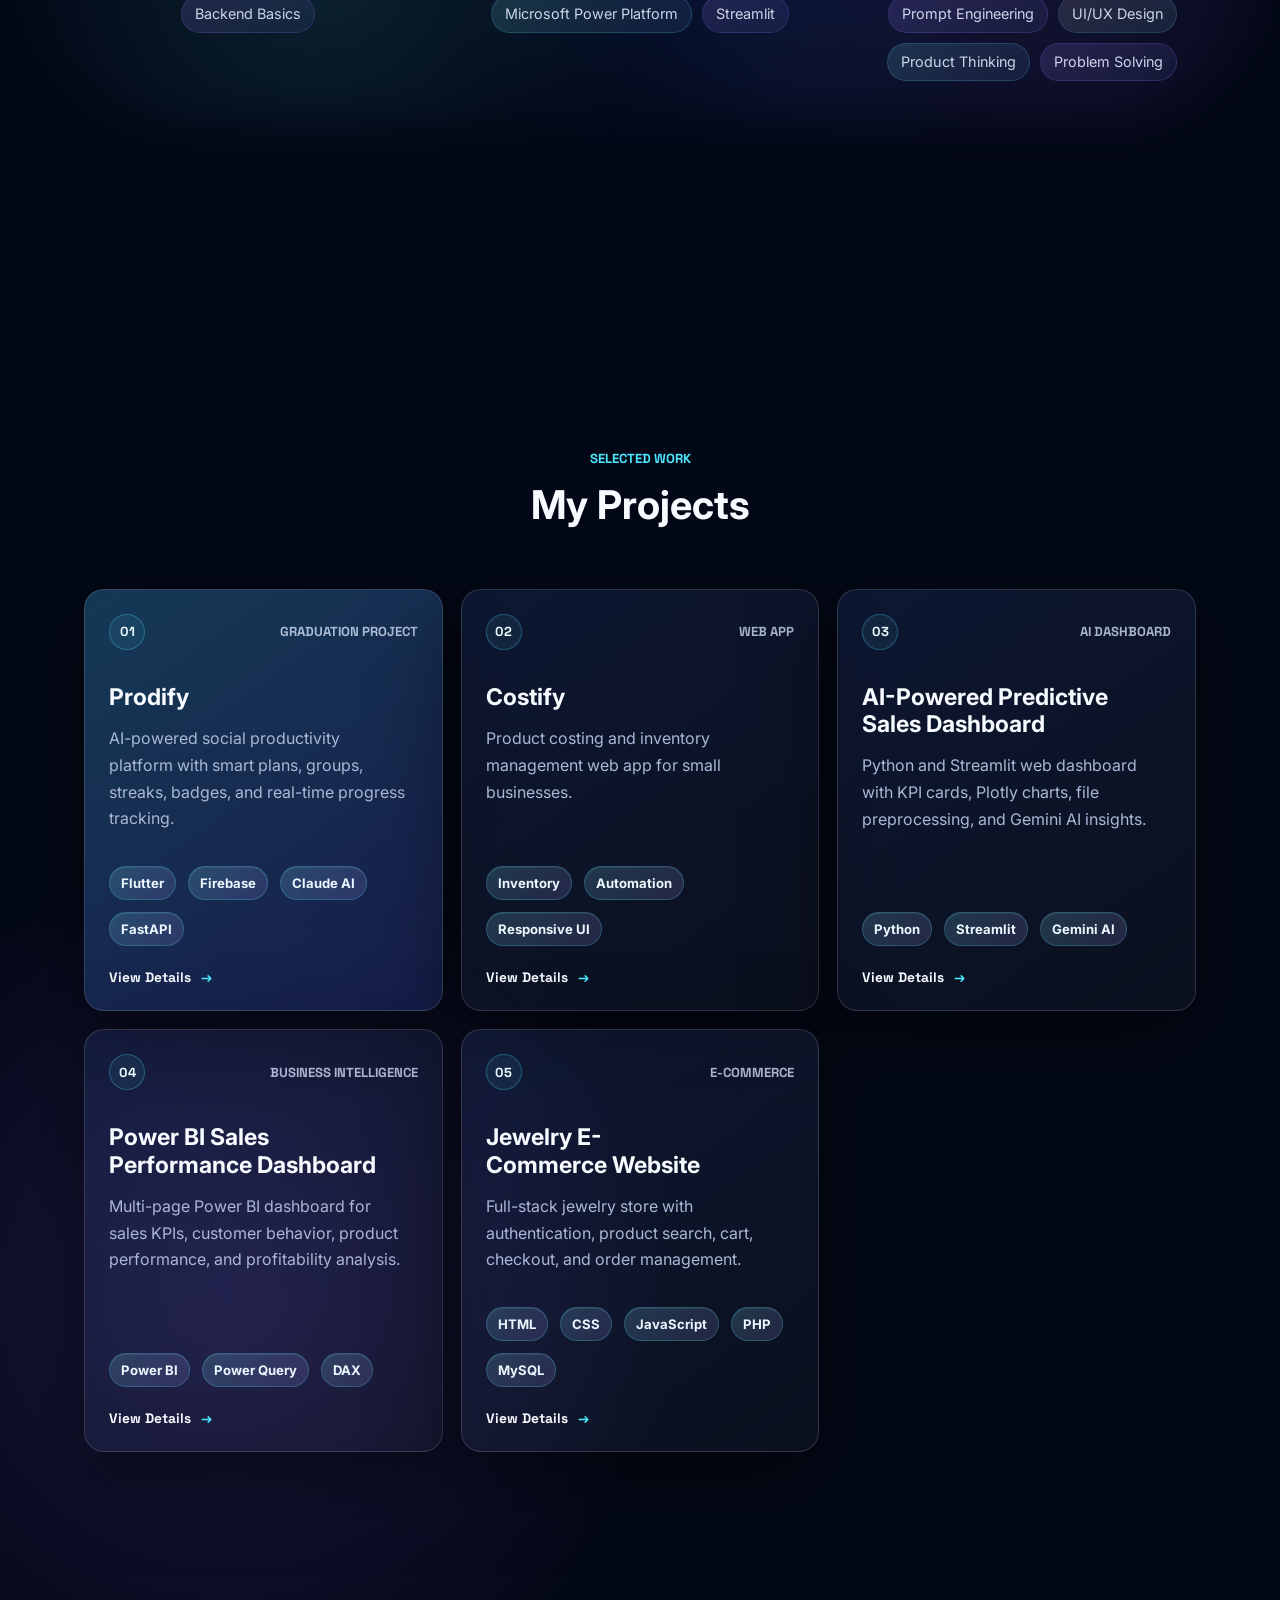
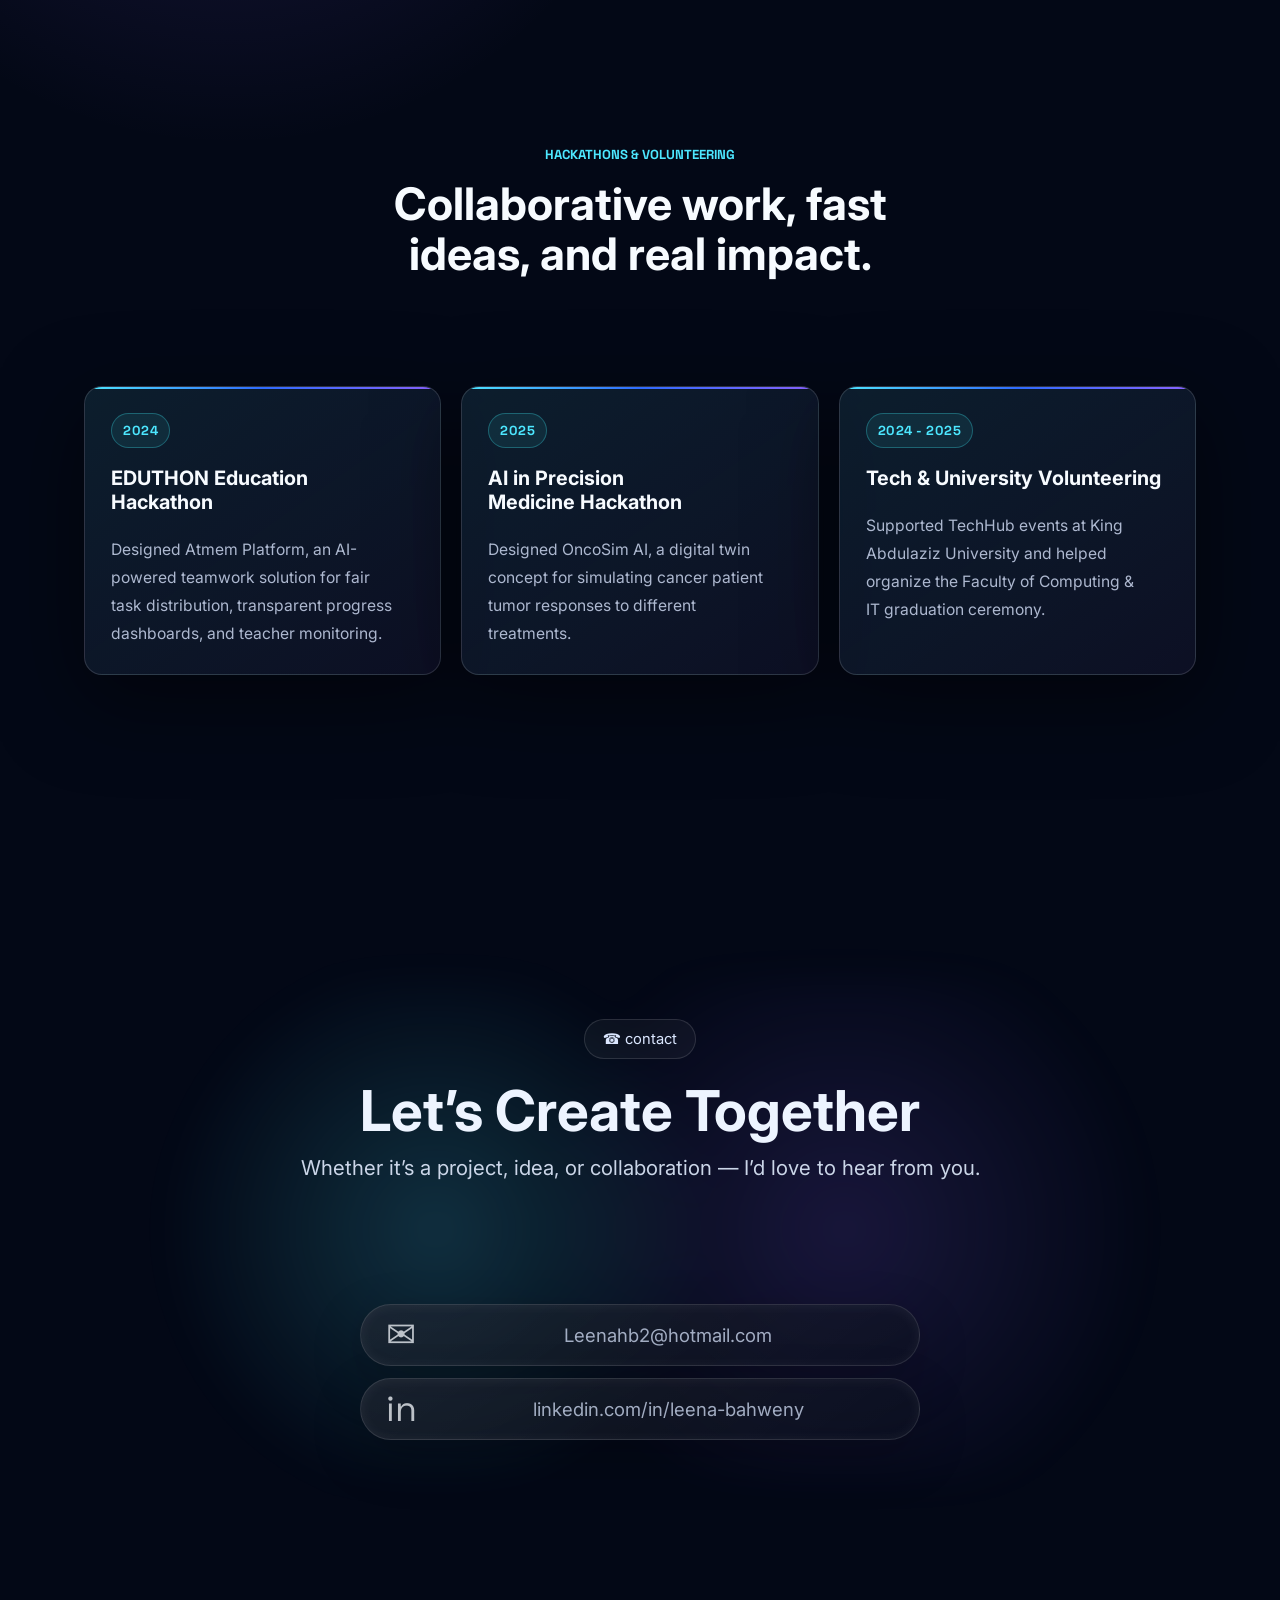
==== commit ed4f9b3f: "Add files via upload" ====
--- a/index.html
+++ b/index.html
@@ -263,29 +263,35 @@
       <section class="section-shell" id="hackathons">
         <div class="section-heading reveal">
           <p class="eyebrow">Hackathons & Volunteering</p>
-          <h2>Where ideas met teamwork and turned into impact.</h2>
+          <h2>Collaborative work, fast ideas, and real impact.</h2>
         </div>
 
         <div class="timeline-grid">
           <article class="timeline-item reveal">
-            <span>2024</span>
-            <h3>EDUTHON Education Hackathon</h3>
+            <div class="timeline-head">
+              <span>2024</span>
+              <h3>EDUTHON Education Hackathon</h3>
+            </div>
             <p>
               Designed Atmem Platform, an AI-powered teamwork solution for fair task
               distribution, transparent progress dashboards, and teacher monitoring.
             </p>
           </article>
           <article class="timeline-item reveal">
-            <span>2025</span>
-            <h3>AI in Precision Medicine Hackathon</h3>
+            <div class="timeline-head">
+              <span>2025</span>
+              <h3>AI in Precision Medicine Hackathon</h3>
+            </div>
             <p>
               Designed OncoSim AI, a digital twin concept for simulating cancer patient
               tumor responses to different treatments.
             </p>
           </article>
           <article class="timeline-item reveal">
-            <span>2024 - 2025</span>
-            <h3>Tech & University Volunteering</h3>
+            <div class="timeline-head">
+              <span>2024 - 2025</span>
+              <h3>Tech & University Volunteering</h3>
+            </div>
             <p>
               Supported TechHub events at King Abdulaziz University and helped organize
               the Faculty of Computing & IT graduation ceremony.
--- a/styles.css
+++ b/styles.css
@@ -359,6 +359,21 @@
 .is-scrolling .hero-content h1::before {
   opacity: 0.45;
   filter: blur(14px);
+}
+
+.is-scrolling *,
+.is-scrolling *::before,
+.is-scrolling *::after {
+  animation-play-state: paused !important;
+}
+
+.is-scrolling .hero-badge,
+.is-scrolling .contact-badge,
+.is-scrolling .project-card,
+.is-scrolling .timeline-item,
+.is-scrolling .experience-detail-card,
+.is-scrolling .gallery-frame {
+  backdrop-filter: none;
 }
 
 h1 span {
@@ -1119,18 +1134,31 @@
 .timeline-grid {
   display: grid;
   grid-template-columns: repeat(3, minmax(0, 1fr));
-  gap: 18px;
+  gap: 20px;
+}
+
+#hackathons .section-heading {
+  max-width: 860px;
+  margin-bottom: clamp(42px, 6vw, 70px);
+}
+
+#hackathons .section-heading h2 {
+  max-width: 820px;
+  font-size: clamp(2rem, 3.5vw, 3.2rem);
+  line-height: 1.12;
 }
 
 .timeline-item {
   position: relative;
-  min-height: 250px;
-  padding: 24px;
-  text-align: center;
+  min-height: 286px;
+  padding: 26px;
+  text-align: left;
   overflow: hidden;
   border: 1px solid var(--line);
-  border-radius: var(--radius);
-  background: linear-gradient(145deg, rgba(255, 255, 255, 0.08), rgba(255, 255, 255, 0.03));
+  border-radius: 18px;
+  background:
+    linear-gradient(145deg, rgba(77, 231, 255, 0.09), rgba(138, 99, 255, 0.055)),
+    rgba(8, 13, 26, 0.58);
   box-shadow: var(--shadow);
   backdrop-filter: blur(18px);
 }
@@ -1145,9 +1173,19 @@
   background: linear-gradient(90deg, var(--cyan), var(--blue), var(--violet));
 }
 
+.timeline-head {
+  position: relative;
+  display: grid;
+  gap: 18px;
+  margin-bottom: 22px;
+}
+
 .timeline-item span {
   display: inline-flex;
-  margin-bottom: 42px;
+  width: fit-content;
+  min-height: 34px;
+  align-items: center;
+  justify-content: center;
   padding: 8px 11px;
   border: 1px solid rgba(66, 245, 255, 0.28);
   border-radius: 999px;
@@ -1155,6 +1193,26 @@
   color: var(--cyan);
   font-family: "Space Grotesk", sans-serif;
   font-size: 0.82rem;
+  font-weight: 700;
+  letter-spacing: 0.04em;
+}
+
+.timeline-item h3 {
+  margin: 0;
+  color: #f7fbff;
+  font-size: clamp(1.18rem, 1.55vw, 1.45rem);
+  line-height: 1.22;
+  text-align: left;
+  text-wrap: balance;
+}
+
+.timeline-item p {
+  max-width: 94%;
+  margin: 0;
+  color: rgba(219, 231, 255, 0.78);
+  font-size: 0.98rem;
+  line-height: 1.78;
+  text-align: left;
 }
 
 .contact-band {
@@ -1283,7 +1341,7 @@
 
 .project-detail-shell {
   min-height: 100vh;
-  padding: 88px clamp(18px, 5vw, 72px) 20px;
+  padding: 126px clamp(18px, 5vw, 72px) 86px;
 }
 
 .experience-detail-shell {
@@ -1420,23 +1478,23 @@
 
 .project-detail-layout {
   display: grid;
-  max-width: 1280px;
-  min-height: calc(100vh - 108px);
-  grid-template-columns: minmax(0, 0.9fr) minmax(390px, 0.86fr);
-  align-items: center;
-  gap: clamp(24px, 4vw, 56px);
+  max-width: 1180px;
+  min-height: auto;
+  grid-template-columns: minmax(0, 1fr) minmax(340px, 0.58fr);
+  align-items: start;
+  gap: clamp(42px, 6vw, 86px);
   margin: 0 auto;
 }
 
 .project-detail-copy {
-  max-width: 620px;
+  max-width: 720px;
 }
 
 .detail-nav {
   display: flex;
   flex-wrap: wrap;
   gap: 12px;
-  margin-bottom: 14px;
+  margin-bottom: 22px;
 }
 
 .back-link {
@@ -1456,8 +1514,8 @@
   display: inline-flex;
   align-items: center;
   justify-content: center;
-  margin-top: 16px;
-  padding: 10px 14px;
+  margin-top: 22px;
+  padding: 12px 16px;
   border: 1px solid rgba(77, 231, 255, 0.22);
   border-radius: 999px;
   background: rgba(255, 255, 255, 0.045);
@@ -1474,76 +1532,133 @@
 }
 
 .project-detail-copy h1 {
-  margin-bottom: 10px;
-  font-size: clamp(2.3rem, 5vw, 4.25rem);
-  line-height: 0.98;
+  max-width: 700px;
+  margin-bottom: 16px;
+  font-size: clamp(2.15rem, 3.7vw, 3.35rem);
+  line-height: 1.05;
+  text-wrap: balance;
 }
 
 .project-detail-subtitle {
-  margin-bottom: 14px;
+  max-width: 660px;
+  margin-bottom: 22px;
   color: #dbe7ff;
-  font-size: clamp(1.08rem, 2vw, 1.55rem);
-  line-height: 1.24;
+  font-size: clamp(1.02rem, 1.55vw, 1.32rem);
+  line-height: 1.38;
 }
 
 .project-detail-description {
+  max-width: 700px;
+  margin-bottom: 34px;
   color: var(--muted);
-  font-size: clamp(0.95rem, 1.25vw, 1.05rem);
-  line-height: 1.56;
+  font-size: clamp(1rem, 1.2vw, 1.08rem);
+  line-height: 1.86;
+  text-align: left;
+}
+
+.project-section-label {
+  margin: 0 0 16px;
+  color: var(--cyan);
+  font-family: "Space Grotesk", sans-serif;
+  font-size: 0.82rem;
+  font-weight: 700;
+  letter-spacing: 0.14em;
+  text-transform: uppercase;
 }
 
 .detail-list {
   display: grid;
-  gap: 7px;
-  margin: 12px 0;
+  gap: 14px;
+  margin: 0 0 28px;
 }
 
 .detail-list p {
   position: relative;
   margin: 0;
-  padding-left: 18px;
-  color: #d5e0fa;
-  font-size: 0.92rem;
-  line-height: 1.48;
+  min-height: 104px;
+  padding: 16px 16px 16px 42px;
+  border: 1px solid rgba(255, 255, 255, 0.1);
+  border-radius: 14px;
+  background:
+    linear-gradient(145deg, rgba(255, 255, 255, 0.055), rgba(255, 255, 255, 0.018)),
+    rgba(3, 8, 22, 0.3);
+  color: rgba(219, 231, 255, 0.86);
+  font-size: 0.89rem;
+  line-height: 1.52;
+  text-align: left;
 }
 
 .detail-list p::before {
   position: absolute;
-  top: 0.64em;
-  left: 0;
-  width: 6px;
-  height: 6px;
+  top: 18px;
+  left: 16px;
+  width: 10px;
+  height: 10px;
+  border: 1px solid rgba(77, 231, 255, 0.6);
   border-radius: 50%;
-  background: var(--cyan);
-  box-shadow: 0 0 16px rgba(77, 231, 255, 0.76);
+  background: rgba(77, 231, 255, 0.24);
+  box-shadow: 0 0 18px rgba(77, 231, 255, 0.34);
   content: "";
+}
+
+.project-feature-block {
+  margin: 0 0 28px;
+}
+
+.project-features {
+  display: flex;
+  flex-wrap: wrap;
+  gap: 9px;
+}
+
+.project-features span {
+  display: inline-flex;
+  min-height: 34px;
+  align-items: center;
+  padding: 7px 11px;
+  border: 1px solid rgba(138, 99, 255, 0.22);
+  border-radius: 999px;
+  background:
+    linear-gradient(145deg, rgba(138, 99, 255, 0.12), rgba(77, 231, 255, 0.07)),
+    rgba(255, 255, 255, 0.035);
+  color: rgba(229, 238, 255, 0.9);
+  font-size: 0.82rem;
+  font-weight: 700;
 }
 
 .detail-tags {
   position: static;
-  gap: 8px;
+  gap: 9px;
+  max-width: 700px;
+  padding-top: 0;
 }
 
 .detail-tags span {
-  padding: 7px 10px;
-  font-size: 0.78rem;
+  min-height: 34px;
+  padding: 7px 11px;
+  font-size: 0.8rem;
+}
+
+.project-detail-footer {
+  display: grid;
+  gap: 4px;
+  padding-top: 4px;
 }
 
 @media (min-width: 901px) {
   .detail-list {
     grid-template-columns: repeat(2, minmax(0, 1fr));
-    column-gap: 16px;
-    row-gap: 8px;
+    gap: 14px;
   }
 
   .detail-list p {
-    font-size: 0.86rem;
-    line-height: 1.42;
+    font-size: 0.9rem;
   }
 }
 
 .project-gallery {
   min-width: 0;
+  padding-top: 14px;
 }
 
 .gallery-frame {
@@ -2018,6 +2133,18 @@
     align-items: start;
   }
 
+  .project-detail-layout {
+    gap: 48px;
+  }
+
+  .project-detail-copy {
+    max-width: 680px;
+  }
+
+  .detail-list p {
+    min-height: auto;
+  }
+
   .gallery-slide {
     min-height: 390px;
   }
@@ -2102,6 +2229,22 @@
     padding: 20px 0;
   }
 
+  #hackathons .timeline-item {
+    min-height: auto;
+    padding: 22px;
+  }
+
+  #hackathons .timeline-head {
+    gap: 14px;
+    margin-bottom: 18px;
+  }
+
+  #hackathons .timeline-item p {
+    max-width: 100%;
+    font-size: 0.94rem;
+    line-height: 1.68;
+  }
+
   .experience-head {
     display: grid;
     grid-template-columns: 1fr;
@@ -2202,7 +2345,34 @@
   }
 
   .project-detail-copy h1 {
-    font-size: clamp(2.3rem, 12vw, 3.3rem);
+    font-size: clamp(2rem, 9vw, 2.8rem);
+    line-height: 1.1;
+  }
+
+  .project-detail-subtitle {
+    font-size: 1.08rem;
+    line-height: 1.42;
+  }
+
+  .project-detail-description {
+    margin-bottom: 28px;
+    font-size: 0.96rem;
+    line-height: 1.72;
+  }
+
+  .detail-list {
+    gap: 12px;
+  }
+
+  .detail-list p {
+    padding: 15px 15px 15px 38px;
+    font-size: 0.9rem;
+    line-height: 1.56;
+  }
+
+  .detail-list p::before {
+    top: 18px;
+    left: 16px;
   }
 
   .experience-detail-page h1 {
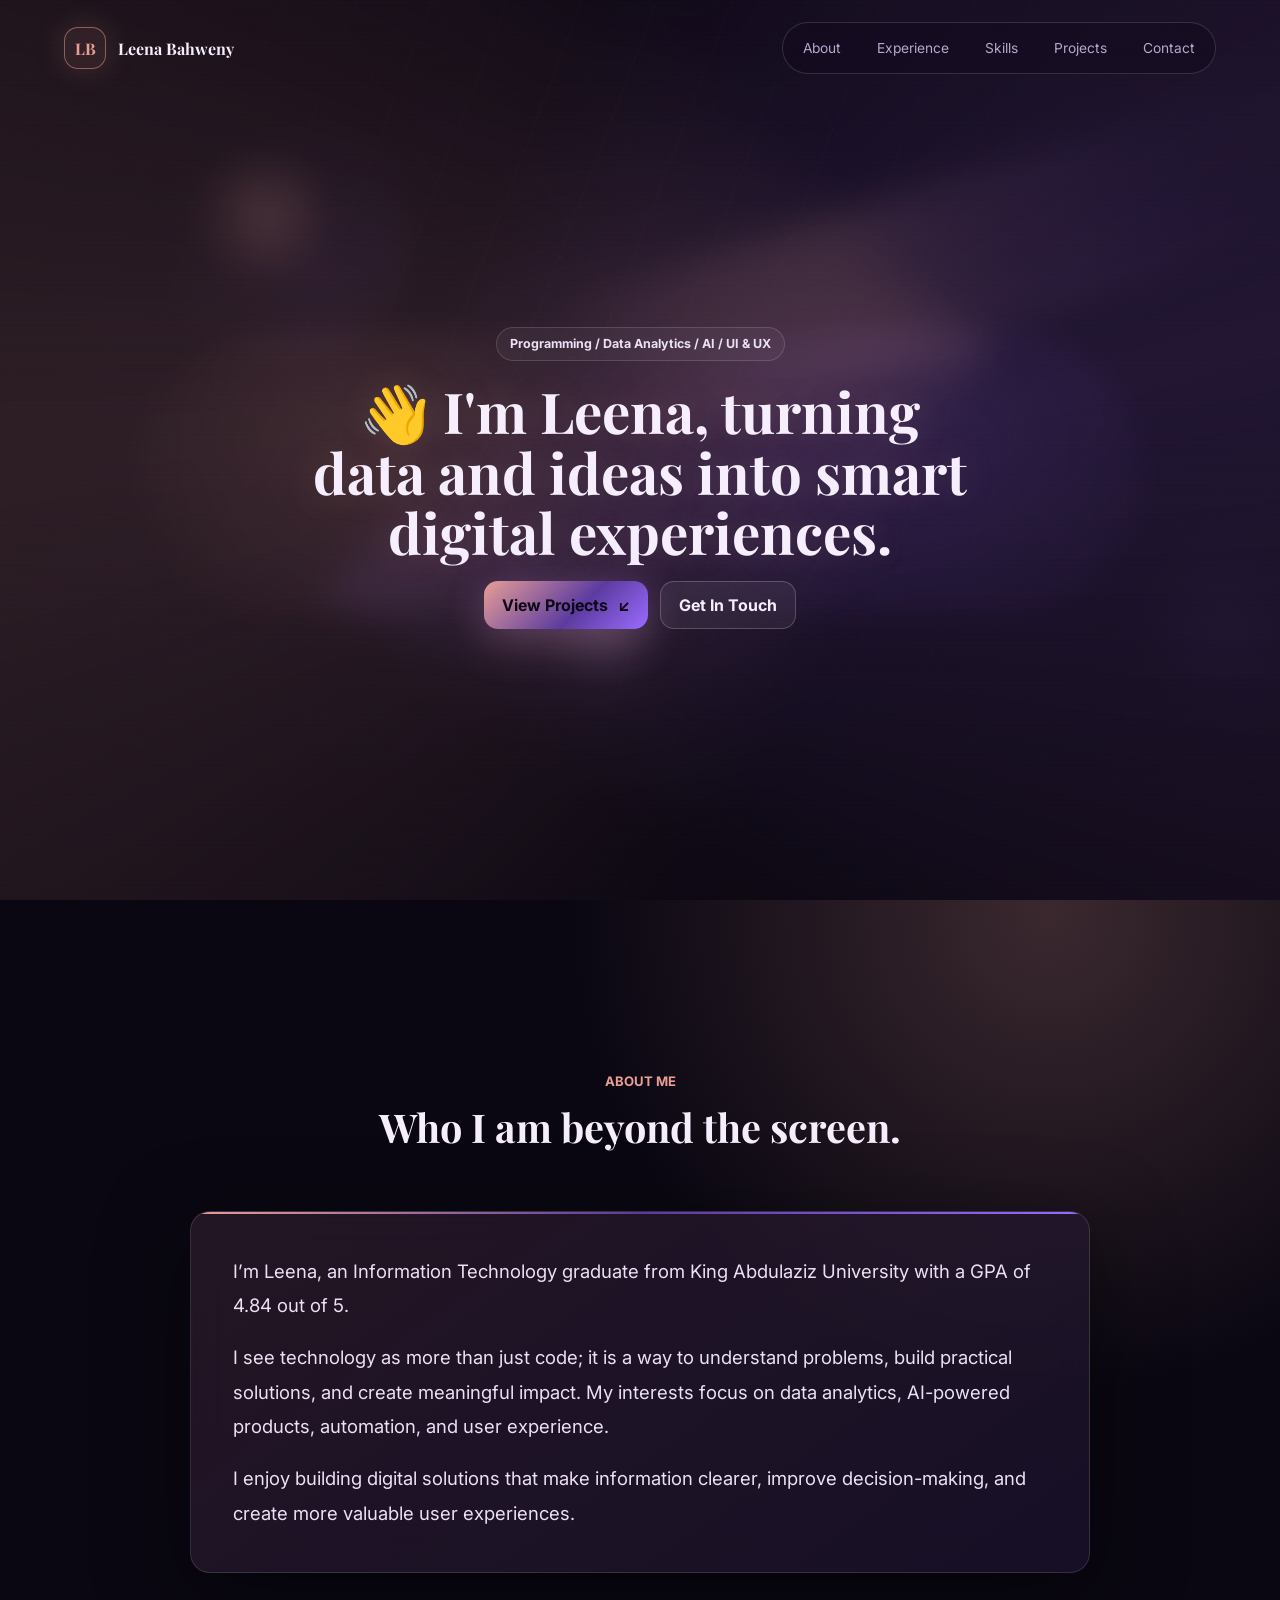
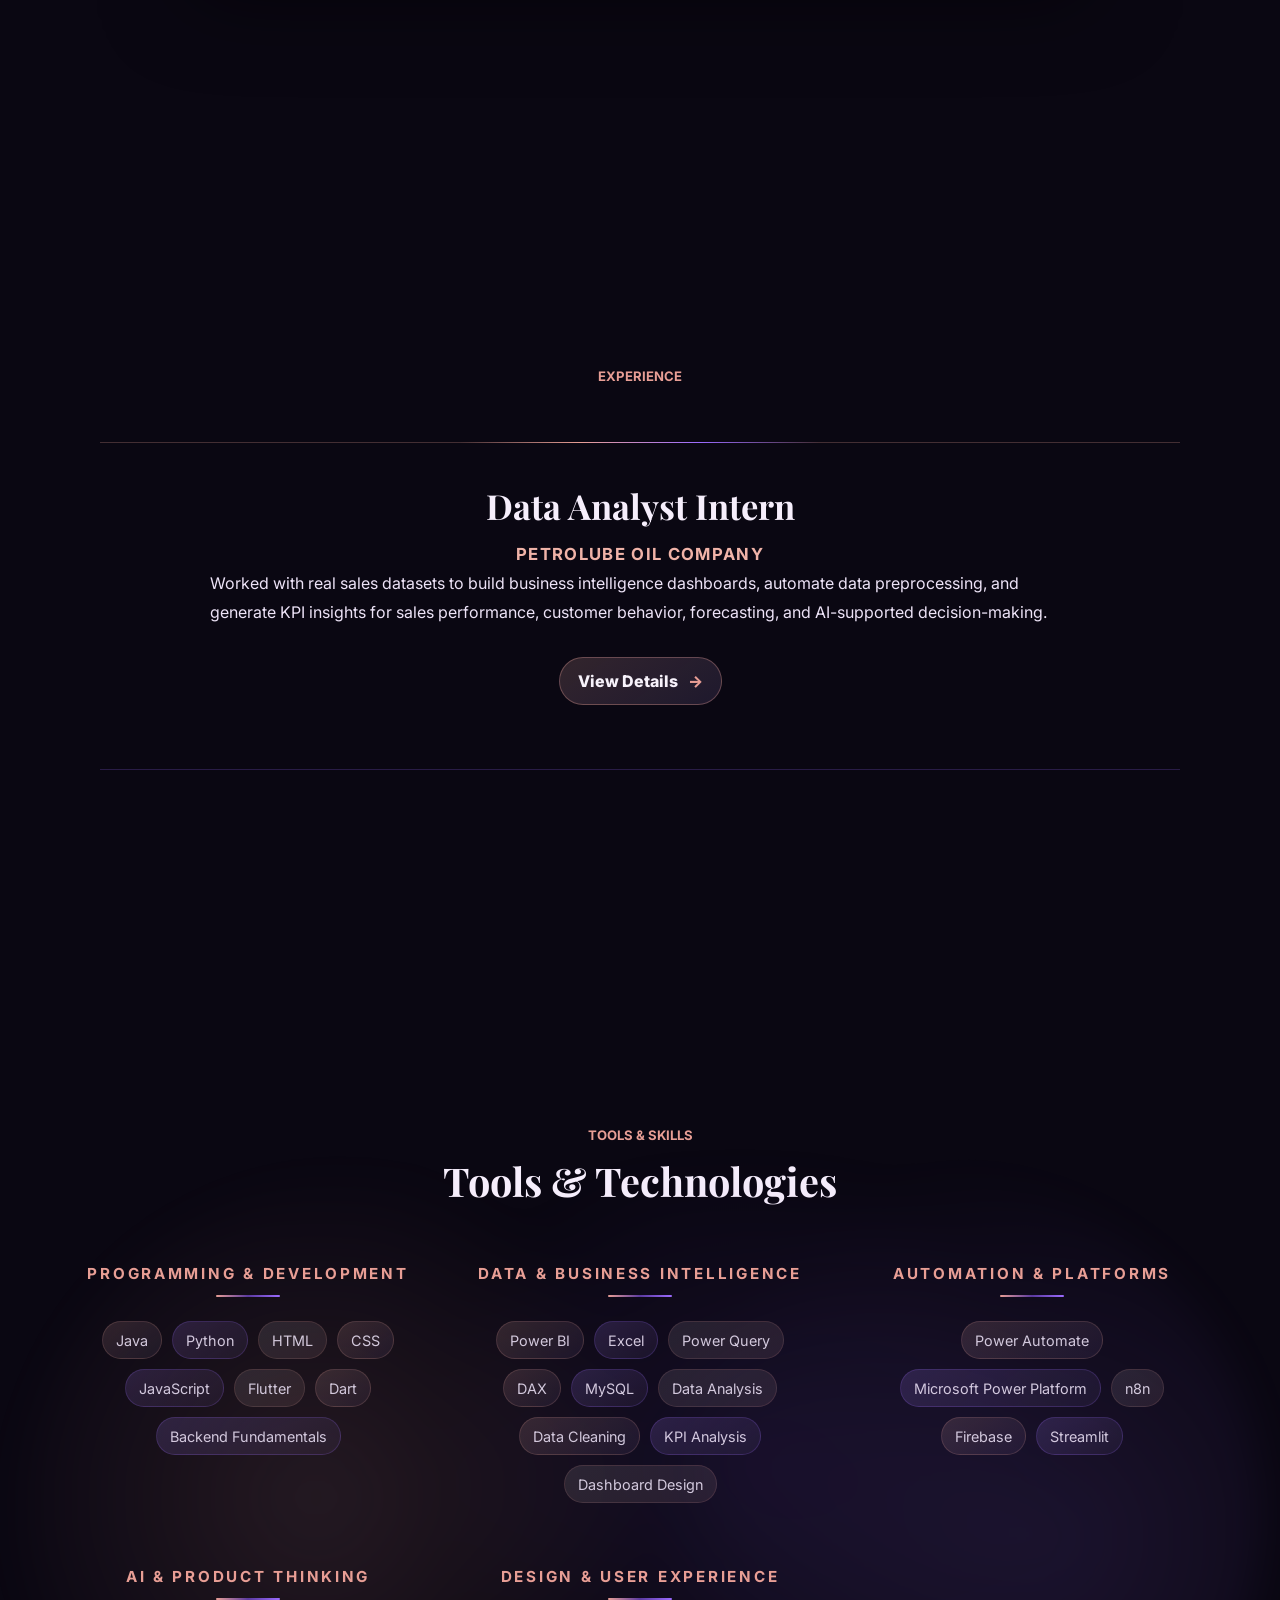
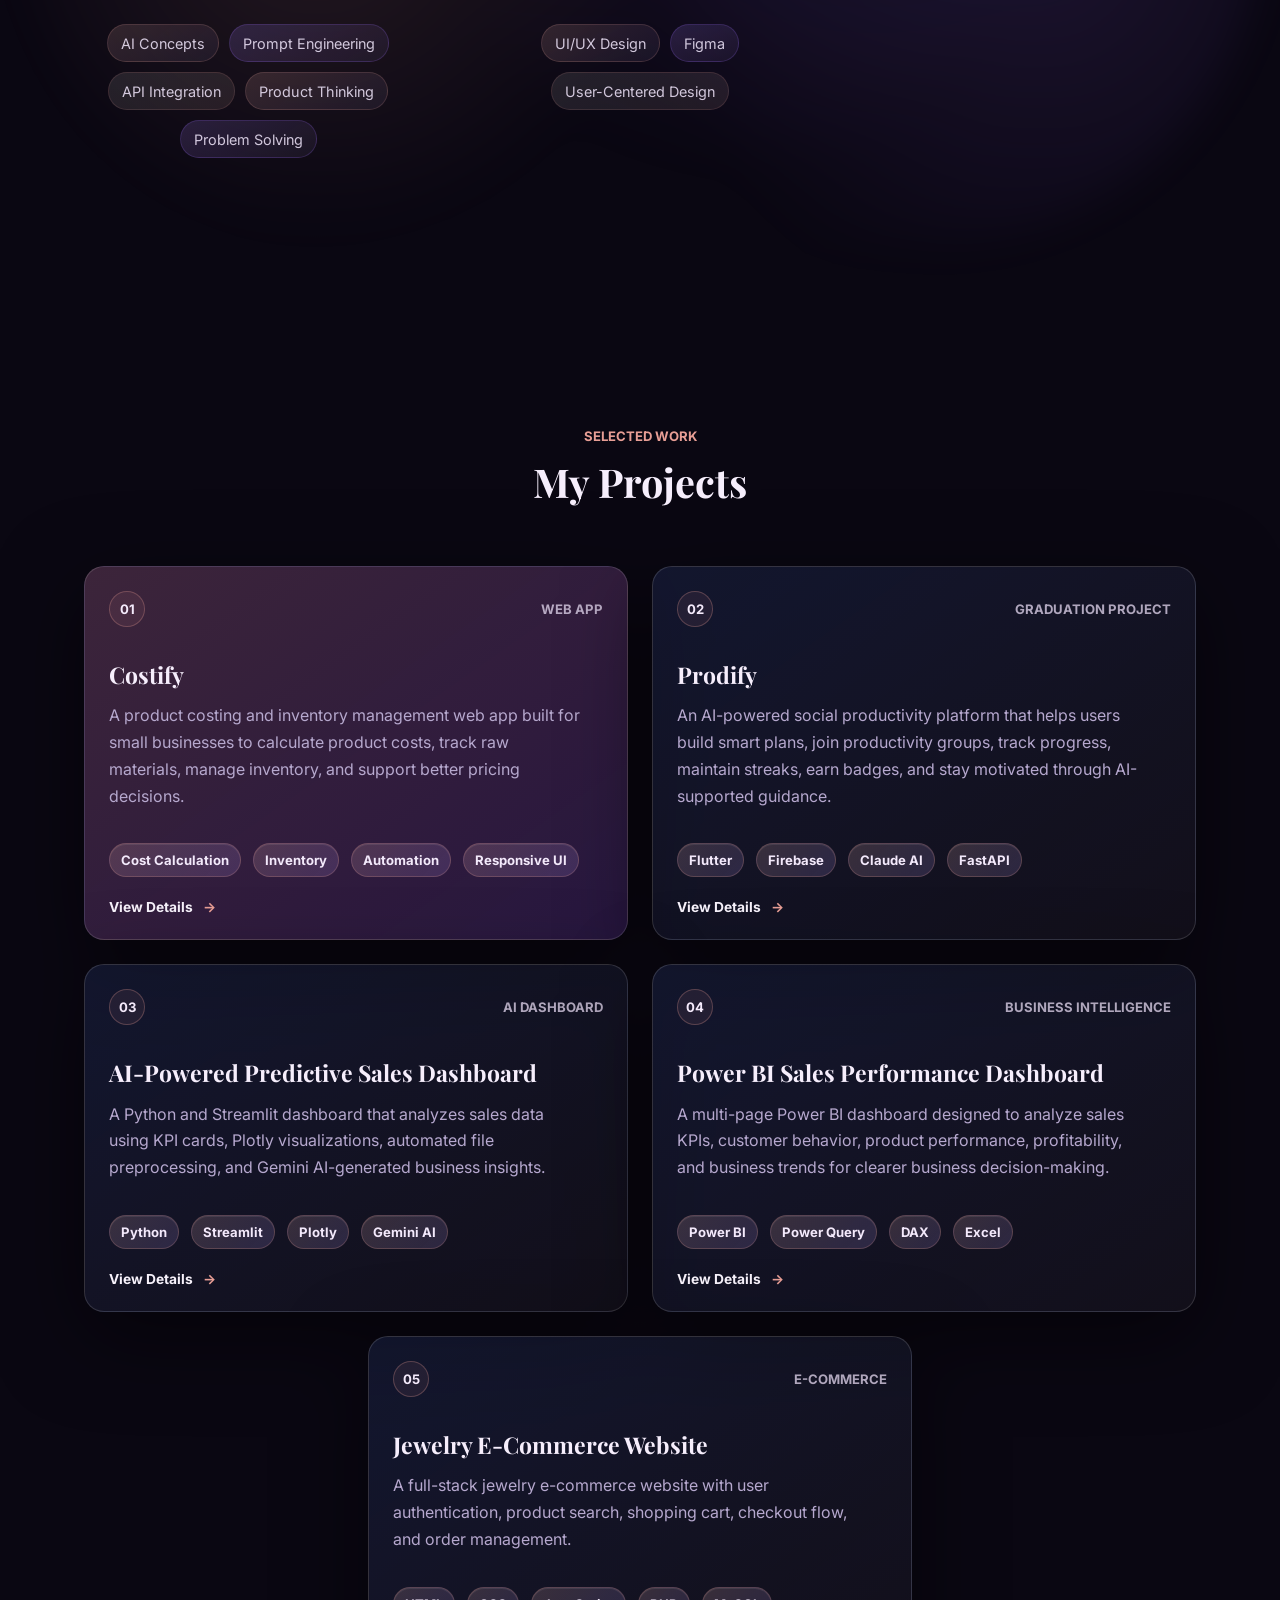
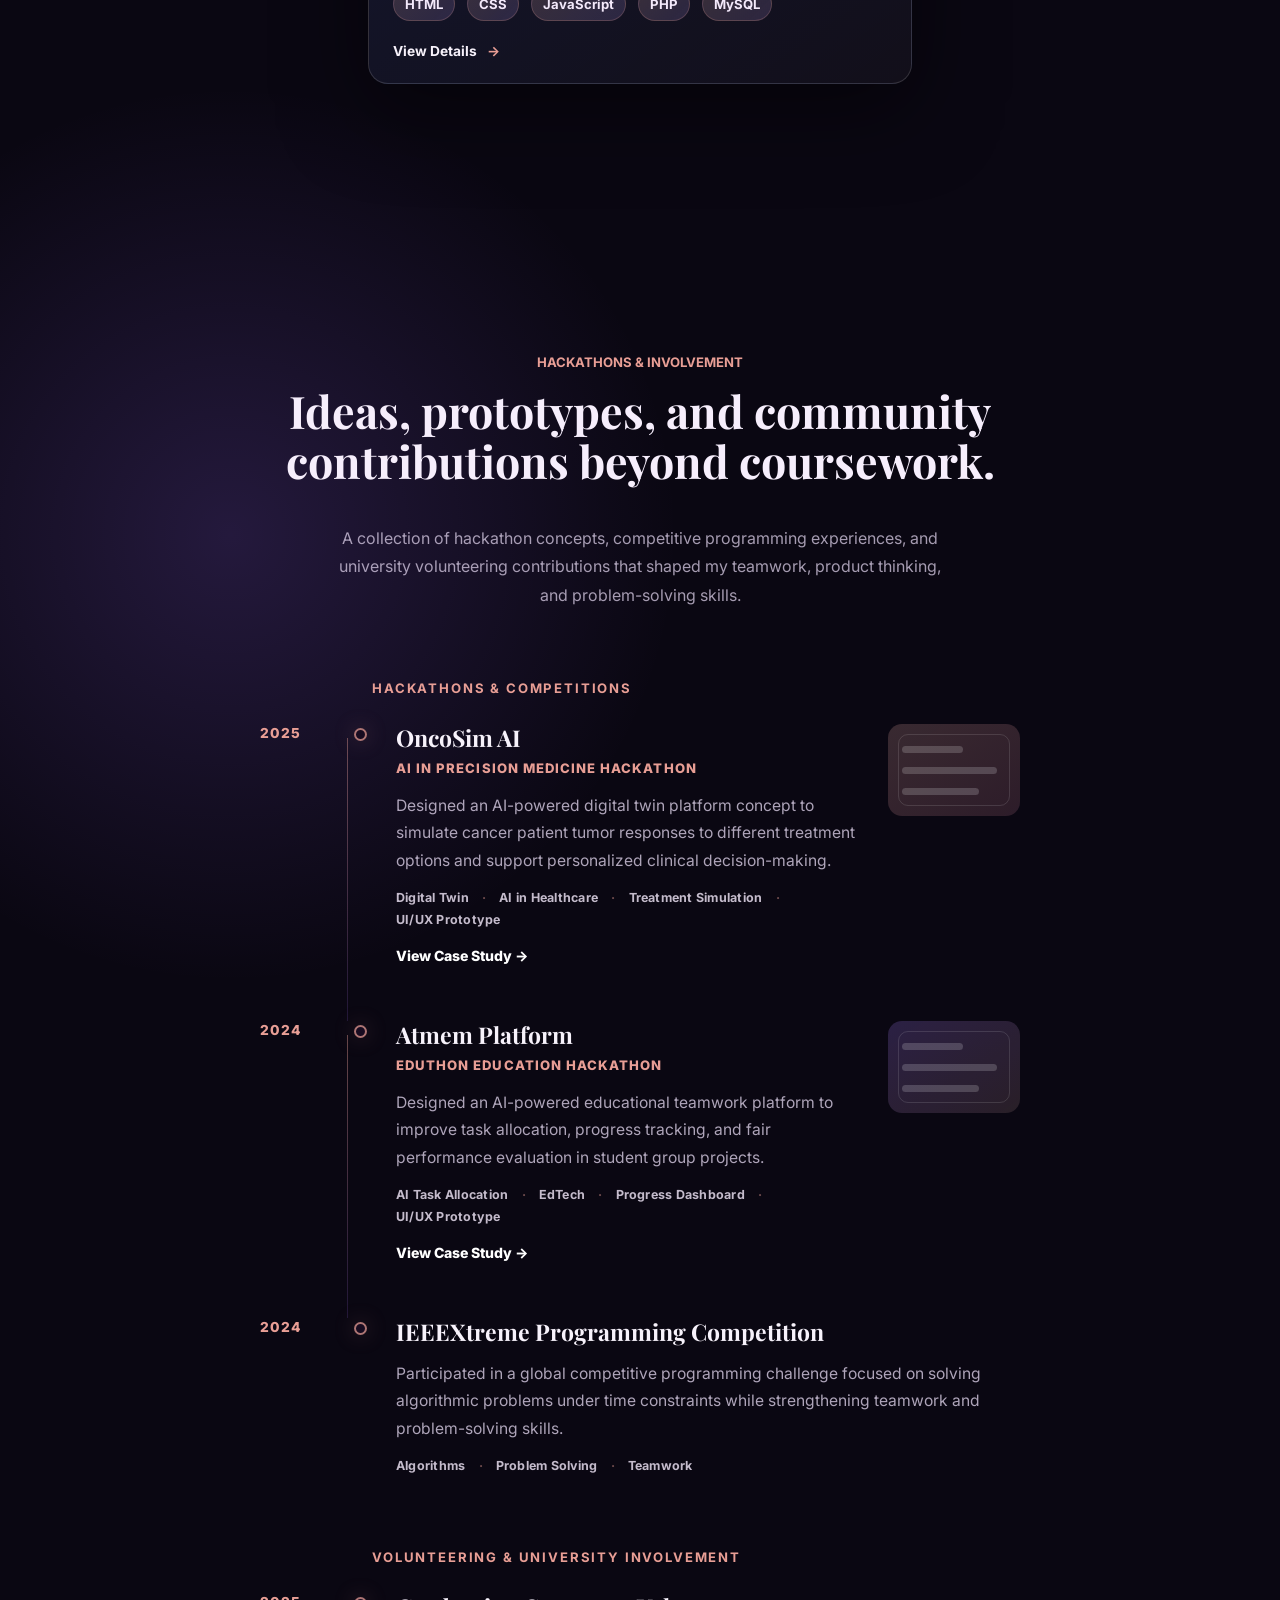
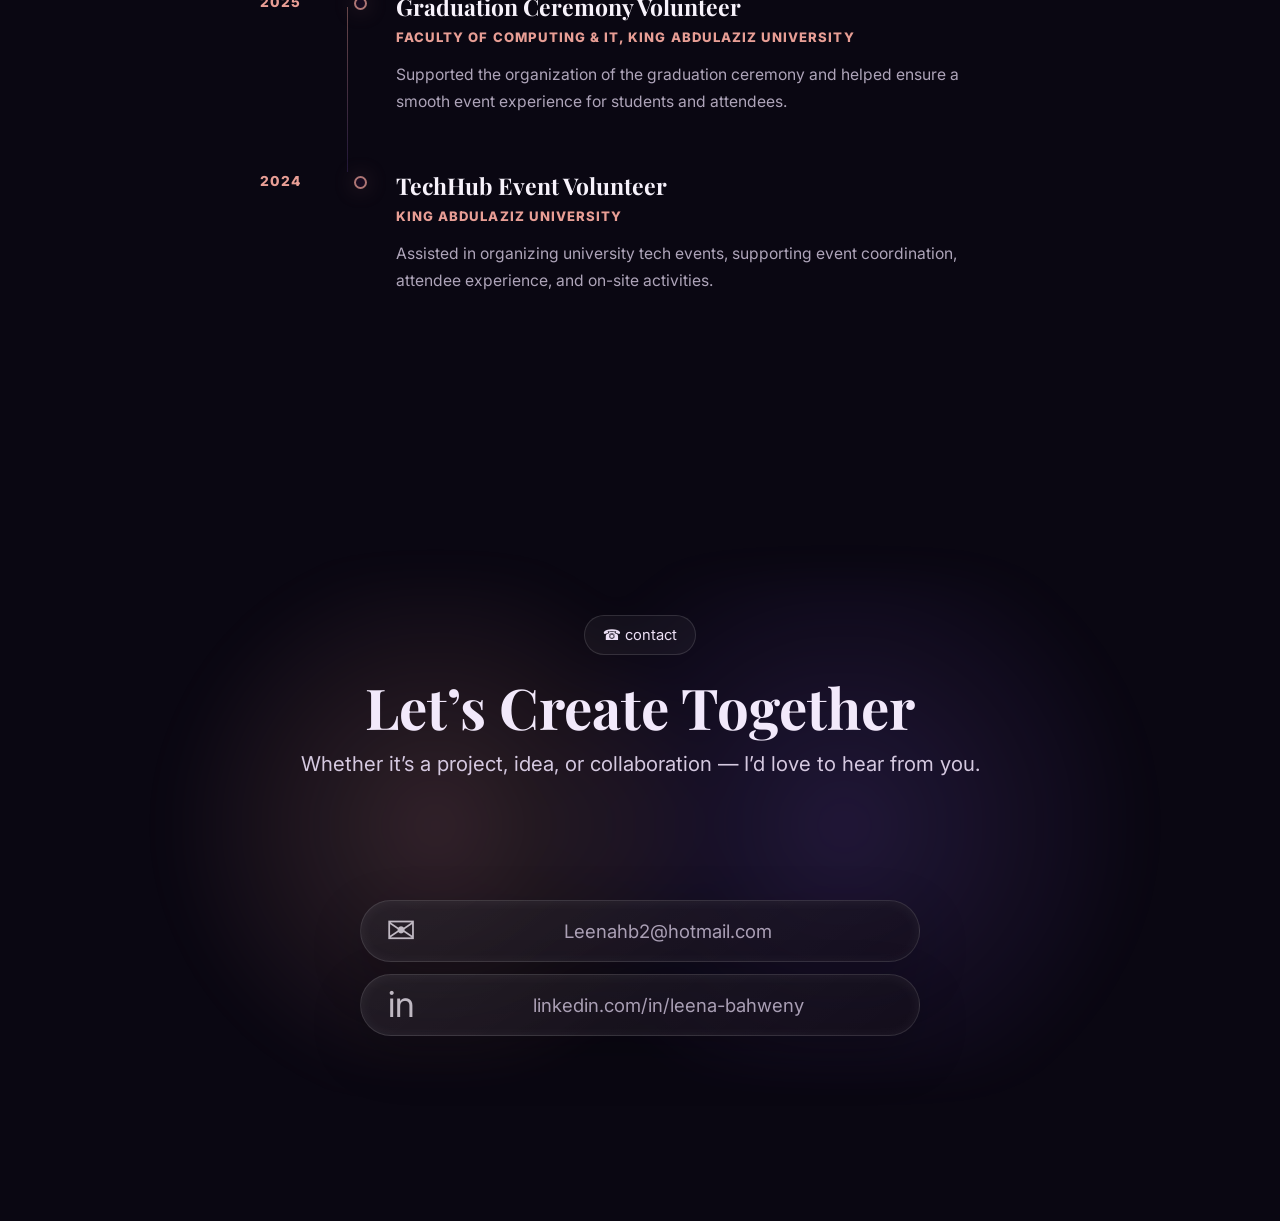
==== commit 2760f3e8: "Add files via upload" ====
--- a/index.html
+++ b/index.html
@@ -11,10 +11,10 @@
     <link rel="preconnect" href="https://fonts.googleapis.com" />
     <link rel="preconnect" href="https://fonts.gstatic.com" crossorigin />
     <link
-      href="https://fonts.googleapis.com/css2?family=Inter:wght@400;500;600;700;800&family=Space+Grotesk:wght@500;700&display=swap"
+      href="https://fonts.googleapis.com/css2?family=Inter:wght@400;500;600;700;800&family=Playfair+Display:ital,wght@0,600;0,700;1,600&display=swap"
       rel="stylesheet"
     />
-    <link rel="stylesheet" href="styles.css?v=layout-36" />
+    <link rel="stylesheet" href="styles.css?v=layout-41" />
   </head>
   <body>
     <canvas id="neon-field" aria-hidden="true"></canvas>
@@ -69,12 +69,17 @@
 
         <div class="about-panel reveal">
           <p>
-            I’m Leena — I see technology as more than code; it’s a way to understand
-            problems, create useful solutions, and leave a meaningful impact. I hold a
-            Bachelor’s degree in Information Technology from King Abdulaziz University
-            with a GPA of 4.84 out of 5. I’m passionate about data analytics, AI-powered
-            products, and user experience, and I enjoy building digital solutions that
-            make information clearer, decisions smarter, and experiences more valuable.
+            I’m Leena, an Information Technology graduate from King Abdulaziz University
+            with a GPA of 4.84 out of 5.
+          </p>
+          <p>
+            I see technology as more than just code; it is a way to understand problems,
+            build practical solutions, and create meaningful impact. My interests focus
+            on data analytics, AI-powered products, automation, and user experience.
+          </p>
+          <p>
+            I enjoy building digital solutions that make information clearer, improve
+            decision-making, and create more valuable user experiences.
           </p>
         </div>
       </section>
@@ -82,7 +87,6 @@
       <section class="section-shell" id="experience">
         <div class="section-heading reveal">
           <p class="eyebrow">Experience</p>
-          <h2>Data analytics experience with real business impact.</h2>
         </div>
 
         <div class="experience-board reveal">
@@ -91,13 +95,12 @@
               <h3 class="experience-role">Data Analyst Intern</h3>
               <p class="experience-company">Petrolube Oil Company</p>
               <p>
-                Worked with real sales datasets to build analytics dashboards,
-                automate preprocessing, and turn business data into clearer KPI
-                insights for sales performance, customer behavior, forecasting,
-                and AI-supported decision-making.
-              </p>
-            </div>
-            <span class="experience-date">Jun - Aug 2025</span>
+                Worked with real sales datasets to build business intelligence
+                dashboards, automate data preprocessing, and generate KPI insights
+                for sales performance, customer behavior, forecasting, and
+                AI-supported decision-making.
+              </p>
+            </div>
           </div>
           <a class="experience-detail-link" href="experience.html">View Details</a>
         </div>
@@ -111,7 +114,7 @@
 
         <div class="skill-groups reveal">
           <article class="skill-group">
-            <h3>Programming</h3>
+            <h3>Programming & Development</h3>
             <div class="skill-tags">
               <span>Java</span>
               <span>Python</span>
@@ -120,35 +123,53 @@
               <span>JavaScript</span>
               <span>Flutter</span>
               <span>Dart</span>
-              <span>Backend Basics</span>
+              <span>Backend Fundamentals</span>
             </div>
           </article>
 
           <article class="skill-group">
-            <h3>Tools & Platforms</h3>
+            <h3>Data & Business Intelligence</h3>
             <div class="skill-tags">
               <span>Power BI</span>
               <span>Excel</span>
+              <span>Power Query</span>
+              <span>DAX</span>
               <span>MySQL</span>
-              <span>Firebase</span>
-              <span>n8n</span>
+              <span>Data Analysis</span>
+              <span>Data Cleaning</span>
+              <span>KPI Analysis</span>
+              <span>Dashboard Design</span>
+            </div>
+          </article>
+
+          <article class="skill-group">
+            <h3>Automation & Platforms</h3>
+            <div class="skill-tags">
               <span>Power Automate</span>
               <span>Microsoft Power Platform</span>
+              <span>n8n</span>
+              <span>Firebase</span>
               <span>Streamlit</span>
             </div>
           </article>
 
           <article class="skill-group">
-            <h3>Concepts & Design</h3>
+            <h3>AI & Product Thinking</h3>
             <div class="skill-tags">
-              <span>Data Analysis</span>
-              <span>Data Cleaning</span>
-              <span>Dashboard Design</span>
               <span>AI Concepts</span>
               <span>Prompt Engineering</span>
-              <span>UI/UX Design</span>
+              <span>API Integration</span>
               <span>Product Thinking</span>
               <span>Problem Solving</span>
+            </div>
+          </article>
+
+          <article class="skill-group">
+            <h3>Design & User Experience</h3>
+            <div class="skill-tags">
+              <span>UI/UX Design</span>
+              <span>Figma</span>
+              <span>User-Centered Design</span>
             </div>
           </article>
         </div>
@@ -161,16 +182,39 @@
         </div>
 
         <div class="project-grid">
-          <a class="project-card project-card--featured reveal tilt-card" href="project.html?id=prodify">
+          <a class="project-card project-card--featured reveal tilt-card" href="project.html?id=costify">
             <div class="project-topline">
               <span>01</span>
+              <span>Web App</span>
+            </div>
+            <div class="project-copy">
+              <h3>Costify</h3>
+              <p>
+                A product costing and inventory management web app built for small
+                businesses to calculate product costs, track raw materials, manage
+                inventory, and support better pricing decisions.
+              </p>
+            </div>
+            <div class="project-tags">
+              <span>Cost Calculation</span>
+              <span>Inventory</span>
+              <span>Automation</span>
+              <span>Responsive UI</span>
+            </div>
+            <span class="project-cta">View Details</span>
+          </a>
+
+          <a class="project-card reveal tilt-card" href="project.html?id=prodify">
+            <div class="project-topline">
+              <span>02</span>
               <span>Graduation Project</span>
             </div>
             <div class="project-copy">
               <h3>Prodify</h3>
               <p>
-                AI-powered social productivity platform with smart plans, groups,
-                streaks, badges, and real-time progress tracking.
+                An AI-powered social productivity platform that helps users build
+                smart plans, join productivity groups, track progress, maintain
+                streaks, earn badges, and stay motivated through AI-supported guidance.
               </p>
             </div>
             <div class="project-tags">
@@ -182,23 +226,6 @@
             <span class="project-cta">View Details</span>
           </a>
 
-          <a class="project-card reveal tilt-card" href="project.html?id=costify">
-            <div class="project-topline">
-              <span>02</span>
-              <span>Web App</span>
-            </div>
-            <div class="project-copy">
-              <h3>Costify</h3>
-              <p>Product costing and inventory management web app for small businesses.</p>
-            </div>
-            <div class="project-tags">
-              <span>Inventory</span>
-              <span>Automation</span>
-              <span>Responsive UI</span>
-            </div>
-            <span class="project-cta">View Details</span>
-          </a>
-
           <a class="project-card reveal tilt-card" href="project.html?id=sales-prediction">
             <div class="project-topline">
               <span>03</span>
@@ -207,13 +234,15 @@
             <div class="project-copy">
               <h3>AI-Powered Predictive Sales Dashboard</h3>
               <p>
-                Python and Streamlit web dashboard with KPI cards, Plotly charts,
-                file preprocessing, and Gemini AI insights.
+                A Python and Streamlit dashboard that analyzes sales data using KPI
+                cards, Plotly visualizations, automated file preprocessing, and Gemini
+                AI-generated business insights.
               </p>
             </div>
             <div class="project-tags">
               <span>Python</span>
               <span>Streamlit</span>
+              <span>Plotly</span>
               <span>Gemini AI</span>
             </div>
             <span class="project-cta">View Details</span>
@@ -227,14 +256,16 @@
             <div class="project-copy">
               <h3>Power BI Sales Performance Dashboard</h3>
               <p>
-                Multi-page Power BI dashboard for sales KPIs, customer behavior,
-                product performance, and profitability analysis.
+                A multi-page Power BI dashboard designed to analyze sales KPIs,
+                customer behavior, product performance, profitability, and business
+                trends for clearer business decision-making.
               </p>
             </div>
             <div class="project-tags">
               <span>Power BI</span>
               <span>Power Query</span>
               <span>DAX</span>
+              <span>Excel</span>
             </div>
             <span class="project-cta">View Details</span>
           </a>
@@ -246,7 +277,10 @@
             </div>
             <div class="project-copy">
               <h3>Jewelry E-Commerce Website</h3>
-              <p>Full-stack jewelry store with authentication, product search, cart, checkout, and order management.</p>
+              <p>
+                A full-stack jewelry e-commerce website with user authentication,
+                product search, shopping cart, checkout flow, and order management.
+              </p>
             </div>
             <div class="project-tags">
               <span>HTML</span>
@@ -262,41 +296,125 @@
 
       <section class="section-shell" id="hackathons">
         <div class="section-heading reveal">
-          <p class="eyebrow">Hackathons & Volunteering</p>
-          <h2>Collaborative work, fast ideas, and real impact.</h2>
-        </div>
-
-        <div class="timeline-grid">
-          <article class="timeline-item reveal">
-            <div class="timeline-head">
-              <span>2024</span>
-              <h3>EDUTHON Education Hackathon</h3>
-            </div>
-            <p>
-              Designed Atmem Platform, an AI-powered teamwork solution for fair task
-              distribution, transparent progress dashboards, and teacher monitoring.
-            </p>
-          </article>
-          <article class="timeline-item reveal">
-            <div class="timeline-head">
-              <span>2025</span>
-              <h3>AI in Precision Medicine Hackathon</h3>
-            </div>
-            <p>
-              Designed OncoSim AI, a digital twin concept for simulating cancer patient
-              tumor responses to different treatments.
-            </p>
-          </article>
-          <article class="timeline-item reveal">
-            <div class="timeline-head">
-              <span>2024 - 2025</span>
-              <h3>Tech & University Volunteering</h3>
-            </div>
-            <p>
-              Supported TechHub events at King Abdulaziz University and helped organize
-              the Faculty of Computing & IT graduation ceremony.
-            </p>
-          </article>
+          <p class="eyebrow">Hackathons & Involvement</p>
+          <h2>Ideas, prototypes, and community contributions beyond coursework.</h2>
+          <p>
+            A collection of hackathon concepts, competitive programming experiences,
+            and university volunteering contributions that shaped my teamwork,
+            product thinking, and problem-solving skills.
+          </p>
+        </div>
+
+        <div class="involvement-timeline reveal">
+          <div class="timeline-group">
+            <p class="project-section-label">Hackathons & Competitions</p>
+
+            <article class="editorial-entry editorial-entry--with-preview">
+              <div class="editorial-year">2025</div>
+              <div class="editorial-node" aria-hidden="true"></div>
+              <div class="editorial-content">
+                <div class="editorial-main">
+                  <h3>OncoSim AI</h3>
+                  <p class="editorial-kicker">AI in Precision Medicine Hackathon</p>
+                  <p>
+                    Designed an AI-powered digital twin platform concept to simulate
+                    cancer patient tumor responses to different treatment options and
+                    support personalized clinical decision-making.
+                  </p>
+                  <div class="editorial-tags">
+                    <span>Digital Twin</span>
+                    <span>AI in Healthcare</span>
+                    <span>Treatment Simulation</span>
+                    <span>UI/UX Prototype</span>
+                  </div>
+                  <a class="editorial-link" href="hackathon.html?id=oncosim">View Case Study →</a>
+                </div>
+                <div class="editorial-preview editorial-preview--health" aria-hidden="true">
+                  <span></span><span></span><span></span>
+                </div>
+              </div>
+            </article>
+
+            <article class="editorial-entry editorial-entry--with-preview">
+              <div class="editorial-year">2024</div>
+              <div class="editorial-node" aria-hidden="true"></div>
+              <div class="editorial-content">
+                <div class="editorial-main">
+                  <h3>Atmem Platform</h3>
+                  <p class="editorial-kicker">Eduthon Education Hackathon</p>
+                  <p>
+                    Designed an AI-powered educational teamwork platform to improve
+                    task allocation, progress tracking, and fair performance
+                    evaluation in student group projects.
+                  </p>
+                  <div class="editorial-tags">
+                    <span>AI Task Allocation</span>
+                    <span>EdTech</span>
+                    <span>Progress Dashboard</span>
+                    <span>UI/UX Prototype</span>
+                  </div>
+                  <a class="editorial-link" href="hackathon.html?id=eduthon">View Case Study →</a>
+                </div>
+                <div class="editorial-preview editorial-preview--education" aria-hidden="true">
+                  <span></span><span></span><span></span>
+                </div>
+              </div>
+            </article>
+
+            <article class="editorial-entry">
+              <div class="editorial-year">2024</div>
+              <div class="editorial-node" aria-hidden="true"></div>
+              <div class="editorial-content">
+                <div class="editorial-main">
+                  <h3>IEEEXtreme Programming Competition</h3>
+                  <p>
+                    Participated in a global competitive programming challenge focused
+                    on solving algorithmic problems under time constraints while
+                    strengthening teamwork and problem-solving skills.
+                  </p>
+                  <div class="editorial-tags">
+                    <span>Algorithms</span>
+                    <span>Problem Solving</span>
+                    <span>Teamwork</span>
+                  </div>
+                </div>
+              </div>
+            </article>
+          </div>
+
+          <div class="timeline-group timeline-group--volunteering">
+            <p class="project-section-label">Volunteering & University Involvement</p>
+
+            <article class="editorial-entry editorial-entry--simple">
+              <div class="editorial-year">2025</div>
+              <div class="editorial-node" aria-hidden="true"></div>
+              <div class="editorial-content">
+                <div class="editorial-main">
+                  <h3>Graduation Ceremony Volunteer</h3>
+                  <p class="editorial-kicker">Faculty of Computing & IT, King Abdulaziz University</p>
+                  <p>
+                    Supported the organization of the graduation ceremony and helped
+                    ensure a smooth event experience for students and attendees.
+                  </p>
+                </div>
+              </div>
+            </article>
+
+            <article class="editorial-entry editorial-entry--simple">
+              <div class="editorial-year">2024</div>
+              <div class="editorial-node" aria-hidden="true"></div>
+              <div class="editorial-content">
+                <div class="editorial-main">
+                  <h3>TechHub Event Volunteer</h3>
+                  <p class="editorial-kicker">King Abdulaziz University</p>
+                  <p>
+                    Assisted in organizing university tech events, supporting event
+                    coordination, attendee experience, and on-site activities.
+                  </p>
+                </div>
+              </div>
+            </article>
+          </div>
         </div>
       </section>
 
@@ -324,6 +442,6 @@
       </section>
     </main>
 
-    <script src="script.js?v=perf-4"></script>
+    <script src="script.js?v=perf-5"></script>
   </body>
 </html>
--- a/styles.css
+++ b/styles.css
@@ -1,14 +1,15 @@
 :root {
-  --bg: #030816;
-  --ink: #f7fbff;
-  --muted: #aab8d6;
+  --bg: #0a0712;
+  --ink: #f6eefc;
+  --muted: #b6a8ce;
   --line: rgba(255, 255, 255, 0.14);
-  --cyan: #4de7ff;
-  --blue: #2f6bff;
-  --violet: #8a63ff;
-  --violet-soft: #c1a7ff;
-  --panel: rgba(7, 17, 40, 0.76);
-  --panel-strong: rgba(10, 23, 55, 0.92);
+  --rose: #e89e95;
+  --indigo: #5b3aa0;
+  --violet: #9b6bff;
+  --violet-soft: #d2b9ff;
+  --panel: rgba(22, 12, 34, 0.76);
+  --panel-strong: rgba(28, 14, 42, 0.92);
+  --font-display: "Playfair Display", Georgia, serif;
   --radius: 20px;
   --radius-sm: 14px;
   --shadow: 0 24px 84px rgba(0, 0, 0, 0.5);
@@ -29,9 +30,9 @@
   margin: 0;
   overflow-x: hidden;
   background:
-    radial-gradient(circle at 82% 12%, rgba(77, 231, 255, 0.22), transparent 30rem),
-    radial-gradient(circle at 18% 70%, rgba(138, 99, 255, 0.18), transparent 28rem),
-    radial-gradient(circle at 58% 110%, rgba(47, 107, 255, 0.14), transparent 24rem),
+    radial-gradient(circle at 82% 12%, rgba(232, 158, 149, 0.22), transparent 30rem),
+    radial-gradient(circle at 18% 70%, rgba(155, 107, 255, 0.18), transparent 28rem),
+    radial-gradient(circle at 58% 110%, rgba(91, 58, 160, 0.14), transparent 24rem),
     var(--bg);
   color: var(--ink);
   font-family: "Inter", system-ui, sans-serif;
@@ -103,6 +104,7 @@
 }
 
 .brand {
+  font-family: var(--font-display);
   font-weight: 700;
 }
 
@@ -111,19 +113,19 @@
   width: 42px;
   height: 42px;
   place-items: center;
-  border: 1px solid rgba(66, 245, 255, 0.5);
+  border: 1px solid rgba(232, 158, 149, 0.5);
   border-radius: var(--radius-sm);
-  background: rgba(66, 245, 255, 0.09);
-  color: var(--cyan);
-  font-family: "Space Grotesk", sans-serif;
-  box-shadow: 0 0 30px rgba(66, 245, 255, 0.18);
+  background: rgba(232, 158, 149, 0.09);
+  color: var(--rose);
+  font-family: var(--font-display);
+  box-shadow: 0 0 30px rgba(232, 158, 149, 0.18);
 }
 
 .nav-links {
   padding: 8px;
   border: 1px solid var(--line);
   border-radius: 999px;
-  background: rgba(8, 13, 26, 0.54);
+  background: rgba(20, 11, 30, 0.54);
 }
 
 .nav-links a {
@@ -164,9 +166,9 @@
   z-index: -2;
   overflow: hidden;
   background:
-    linear-gradient(132deg, rgba(2, 7, 22, 0.98) 0%, rgba(6, 22, 54, 0.9) 44%, rgba(3, 8, 22, 0.98) 100%),
-    radial-gradient(circle at 74% 18%, rgba(47, 107, 255, 0.38), transparent 24rem),
-    radial-gradient(circle at 18% 72%, rgba(138, 99, 255, 0.22), transparent 26rem);
+    linear-gradient(132deg, rgba(10, 6, 16, 0.98) 0%, rgba(16, 9, 28, 0.9) 44%, rgba(12, 7, 18, 0.98) 100%),
+    radial-gradient(circle at 74% 18%, rgba(91, 58, 160, 0.38), transparent 24rem),
+    radial-gradient(circle at 18% 72%, rgba(155, 107, 255, 0.22), transparent 26rem);
 }
 
 .hero-media::before,
@@ -181,13 +183,13 @@
     repeating-linear-gradient(
       115deg,
       transparent 0 22px,
-      rgba(77, 231, 255, 0.045) 23px,
+      rgba(232, 158, 149, 0.045) 23px,
       transparent 25px 70px
     ),
     repeating-linear-gradient(
       63deg,
       transparent 0 34px,
-      rgba(138, 99, 255, 0.04) 35px,
+      rgba(155, 107, 255, 0.04) 35px,
       transparent 37px 92px
     );
   opacity: 0.8;
@@ -197,8 +199,8 @@
 
 .hero-media::after {
   background:
-    conic-gradient(from 210deg at 70% 42%, transparent, rgba(77, 231, 255, 0.18), transparent 30%),
-    conic-gradient(from 24deg at 32% 62%, transparent, rgba(138, 99, 255, 0.17), transparent 28%);
+    conic-gradient(from 210deg at 70% 42%, transparent, rgba(232, 158, 149, 0.18), transparent 30%),
+    conic-gradient(from 24deg at 32% 62%, transparent, rgba(155, 107, 255, 0.17), transparent 28%);
   filter: blur(18px);
   opacity: 0.8;
   animation: auroraShift 12s ease-in-out infinite alternate;
@@ -219,8 +221,8 @@
   aspect-ratio: 1;
   background:
     radial-gradient(circle at 35% 35%, rgba(255, 255, 255, 0.8), transparent 0.35rem),
-    radial-gradient(circle at 42% 42%, rgba(77, 231, 255, 0.72), transparent 34%),
-    radial-gradient(circle at 62% 62%, rgba(47, 107, 255, 0.34), transparent 68%);
+    radial-gradient(circle at 42% 42%, rgba(232, 158, 149, 0.72), transparent 34%),
+    radial-gradient(circle at 62% 62%, rgba(91, 58, 160, 0.34), transparent 68%);
   animation: sphereDrift 11s ease-in-out infinite alternate;
 }
 
@@ -230,8 +232,8 @@
   width: clamp(200px, 24vw, 380px);
   aspect-ratio: 1;
   background:
-    radial-gradient(circle at 44% 42%, rgba(138, 99, 255, 0.58), transparent 35%),
-    radial-gradient(circle at 64% 60%, rgba(47, 107, 255, 0.34), transparent 70%);
+    radial-gradient(circle at 44% 42%, rgba(155, 107, 255, 0.58), transparent 35%),
+    radial-gradient(circle at 64% 60%, rgba(91, 58, 160, 0.34), transparent 70%);
   animation: sphereDrift 14s ease-in-out infinite alternate-reverse;
 }
 
@@ -240,7 +242,7 @@
   left: 42%;
   width: clamp(90px, 10vw, 160px);
   aspect-ratio: 1;
-  background: radial-gradient(circle, rgba(193, 167, 255, 0.32), transparent 68%);
+  background: radial-gradient(circle, rgba(210, 185, 255, 0.32), transparent 68%);
   animation: pulseGlow 5s ease-in-out infinite;
 }
 
@@ -252,9 +254,9 @@
   aspect-ratio: 1;
   border-radius: 50%;
   background:
-    radial-gradient(circle, transparent 0 42%, rgba(66, 245, 255, 0.42) 42.4% 42.8%, transparent 43.2%),
-    radial-gradient(circle, transparent 0 58%, rgba(138, 99, 255, 0.28) 58.2% 58.6%, transparent 59%),
-    radial-gradient(circle, transparent 0 73%, rgba(47, 107, 255, 0.18) 73.2% 73.7%, transparent 74.2%);
+    radial-gradient(circle, transparent 0 42%, rgba(232, 158, 149, 0.42) 42.4% 42.8%, transparent 43.2%),
+    radial-gradient(circle, transparent 0 58%, rgba(155, 107, 255, 0.28) 58.2% 58.6%, transparent 59%),
+    radial-gradient(circle, transparent 0 73%, rgba(91, 58, 160, 0.18) 73.2% 73.7%, transparent 74.2%);
   filter: blur(0.2px);
   opacity: 0.55;
   transform: rotateX(68deg) rotateZ(-18deg);
@@ -267,7 +269,7 @@
   right: -16%;
   width: 74%;
   height: 18%;
-  background: linear-gradient(90deg, transparent, rgba(77, 231, 255, 0.34), rgba(138, 99, 255, 0.24), transparent);
+  background: linear-gradient(90deg, transparent, rgba(232, 158, 149, 0.34), rgba(155, 107, 255, 0.24), transparent);
   filter: blur(18px);
   transform: rotate(-18deg);
   animation: sweep 7s ease-in-out infinite;
@@ -277,8 +279,8 @@
   position: absolute;
   inset: 0;
   background:
-    radial-gradient(circle at 46% 44%, transparent 0 22rem, rgba(5, 7, 13, 0.34) 42rem),
-    linear-gradient(90deg, rgba(5, 7, 13, 0.94) 0%, rgba(5, 7, 13, 0.46) 50%, rgba(5, 7, 13, 0.9) 100%),
+    radial-gradient(circle at 46% 44%, transparent 0 22rem, rgba(14, 8, 18, 0.34) 42rem),
+    linear-gradient(90deg, rgba(14, 8, 18, 0.94) 0%, rgba(14, 8, 18, 0.46) 50%, rgba(14, 8, 18, 0.9) 100%),
     linear-gradient(to top, var(--bg) 0%, transparent 42%);
 }
 
@@ -298,7 +300,7 @@
   border: 1px solid rgba(255, 255, 255, 0.14);
   border-radius: 999px;
   background: rgba(255, 255, 255, 0.045);
-  color: #dbe7ff;
+  color: #ede0f5;
   font-size: 0.78rem;
   font-weight: 700;
   backdrop-filter: blur(14px);
@@ -306,8 +308,8 @@
 
 .eyebrow {
   margin: 0 0 16px;
-  color: var(--cyan);
-  font-family: "Space Grotesk", sans-serif;
+  color: var(--rose);
+  font-family: "Inter", sans-serif;
   font-size: 0.82rem;
   font-weight: 700;
   text-transform: uppercase;
@@ -318,6 +320,12 @@
 h3,
 p {
   margin-top: 0;
+}
+
+h1,
+h2 {
+  font-family: var(--font-display);
+  font-weight: 700;
 }
 
 h1 {
@@ -330,7 +338,7 @@
   line-height: 1.08;
   letter-spacing: 0;
   text-wrap: balance;
-  text-shadow: 0 0 36px rgba(66, 245, 255, 0.2);
+  text-shadow: 0 0 36px rgba(232, 158, 149, 0.2);
 }
 
 .hero-content h1::before {
@@ -339,9 +347,9 @@
   z-index: -1;
   border-radius: 999px;
   background:
-    radial-gradient(circle at 22% 42%, rgba(77, 231, 255, 0.22), transparent 32%),
-    radial-gradient(circle at 64% 52%, rgba(47, 107, 255, 0.22), transparent 38%),
-    radial-gradient(circle at 82% 42%, rgba(138, 99, 255, 0.2), transparent 34%);
+    radial-gradient(circle at 22% 42%, rgba(232, 158, 149, 0.22), transparent 32%),
+    radial-gradient(circle at 64% 52%, rgba(91, 58, 160, 0.22), transparent 38%),
+    radial-gradient(circle at 82% 42%, rgba(155, 107, 255, 0.2), transparent 34%);
   filter: blur(18px);
   opacity: 0.85;
   content: "";
@@ -377,7 +385,7 @@
 }
 
 h1 span {
-  color: rgba(247, 251, 255, 0.56);
+  color: rgba(247, 240, 251, 0.56);
 }
 
 .hero-subtitle {
@@ -385,7 +393,7 @@
   margin-right: auto;
   margin-left: auto;
   margin-bottom: 18px;
-  color: #dbe7ff;
+  color: #ede0f5;
   font-size: clamp(1.25rem, 2.4vw, 2.05rem);
   line-height: 1.22;
 }
@@ -395,7 +403,7 @@
   margin-right: auto;
   margin-left: auto;
   margin-bottom: 30px;
-  color: #dbe7ff;
+  color: #ede0f5;
   font-size: clamp(1rem, 1.45vw, 1.18rem);
   line-height: 1.8;
 }
@@ -421,10 +429,21 @@
 }
 
 .primary-action {
+  position: relative;
+  overflow: hidden;
   padding: 13px 18px;
-  background: linear-gradient(135deg, var(--cyan), var(--blue) 58%, var(--violet));
-  color: #02040a;
-  box-shadow: 0 14px 46px rgba(77, 231, 255, 0.24), 0 0 40px rgba(138, 99, 255, 0.18);
+  background: linear-gradient(135deg, var(--rose), var(--indigo) 58%, var(--violet));
+  color: #0c0612;
+  box-shadow: 0 14px 46px rgba(232, 158, 149, 0.24), 0 0 40px rgba(155, 107, 255, 0.18);
+}
+
+.primary-action::after {
+  position: absolute;
+  inset: 0;
+  content: "";
+  background: linear-gradient(115deg, transparent 30%, rgba(255, 255, 255, 0.4) 48%, transparent 66%);
+  transform: translateX(-130%);
+  animation: shimmerSweep 5s ease-in-out infinite;
 }
 
 .ghost-action {
@@ -451,14 +470,14 @@
 .signal-panel {
   align-self: end;
   padding: 22px;
-  background-color: rgba(5, 7, 13, 0.45);
+  background-color: rgba(14, 8, 18, 0.45);
 }
 
 .signal-label {
   display: block;
   margin-bottom: 8px;
   color: var(--muted);
-  font-family: "Space Grotesk", sans-serif;
+  font-family: "Inter", sans-serif;
   font-size: 0.78rem;
 }
 
@@ -481,7 +500,7 @@
   width: 72%;
   height: 100%;
   border-radius: inherit;
-  background: linear-gradient(90deg, var(--cyan), var(--blue), var(--violet));
+  background: linear-gradient(90deg, var(--rose), var(--indigo), var(--violet));
   animation: pulseWidth 2.8s ease-in-out infinite;
 }
 
@@ -496,7 +515,7 @@
   border: 1px solid rgba(255, 255, 255, 0.14);
   border-radius: 999px;
   background: rgba(255, 255, 255, 0.06);
-  color: #d9e4f7;
+  color: #e3d7f0;
   font-size: 0.82rem;
 }
 
@@ -518,30 +537,43 @@
   position: relative;
   max-width: 900px;
   margin: 0 auto;
-  padding: clamp(8px, 2vw, 18px) 0;
-  text-align: center;
+  overflow: hidden;
+  padding: clamp(26px, 4vw, 42px);
+  border: 1px solid rgba(255, 255, 255, 0.12);
+  border-radius: 20px;
+  background:
+    linear-gradient(145deg, rgba(232, 158, 149, 0.09), rgba(155, 107, 255, 0.055)),
+    rgba(20, 11, 30, 0.64);
+  box-shadow: var(--shadow);
+  text-align: left;
+  backdrop-filter: blur(20px);
 }
 
 .about-panel::before {
   position: absolute;
-  top: -22px;
-  left: 50%;
-  width: min(260px, 54vw);
-  height: 1px;
-  background: linear-gradient(90deg, transparent, rgba(77, 231, 255, 0.5), rgba(138, 99, 255, 0.42), transparent);
+  top: 0;
+  right: 0;
+  left: 0;
+  width: 100%;
+  height: 2px;
+  background: linear-gradient(90deg, var(--rose), var(--indigo), var(--violet));
   content: "";
-  transform: translateX(-50%);
 }
 
 .about-panel p {
-  max-width: 860px;
+  position: relative;
+  max-width: 820px;
   margin-right: auto;
   margin-left: auto;
+  margin-bottom: 18px;
+  color: #ede0f5;
+  font-size: clamp(1rem, 1.45vw, 1.16rem);
+  line-height: 1.85;
+  text-align: left;
+}
+
+.about-panel p:last-child {
   margin-bottom: 0;
-  color: #dbe7ff;
-  font-size: clamp(1.05rem, 1.85vw, 1.32rem);
-  line-height: 1.9;
-  text-align: justify;
 }
 
 .about-tags,
@@ -559,10 +591,10 @@
   align-items: center;
   min-height: 36px;
   padding: 8px 12px;
-  border: 1px solid rgba(77, 231, 255, 0.2);
+  border: 1px solid rgba(232, 158, 149, 0.2);
   border-radius: 999px;
   background: rgba(255, 255, 255, 0.06);
-  color: #dce7ff;
+  color: #e6daf3;
   font-size: 0.9rem;
 }
 
@@ -576,8 +608,8 @@
 .metrics-strip strong {
   display: block;
   margin-bottom: 8px;
-  color: var(--cyan);
-  font-family: "Space Grotesk", sans-serif;
+  color: var(--rose);
+  font-family: "Inter", sans-serif;
   font-size: clamp(2rem, 4vw, 3.6rem);
 }
 
@@ -611,15 +643,50 @@
   text-align: center;
 }
 
+.section-heading p:not(.eyebrow) {
+  max-width: 620px;
+  margin: 16px auto 0;
+  color: rgba(226, 214, 238, 0.72);
+  font-size: 1rem;
+  line-height: 1.8;
+}
+
 #experience .section-heading {
   max-width: 1080px;
-  margin-bottom: clamp(56px, 7vw, 86px);
+  margin-bottom: clamp(24px, 4vw, 42px);
 }
 
 #experience .section-heading h2 {
-  max-width: 1040px;
-  font-size: clamp(2.25rem, 4vw, 3.6rem);
+  max-width: 840px;
+  font-size: clamp(1.9rem, 3.2vw, 2.9rem);
   line-height: 1.12;
+}
+
+#experience .experience-board {
+  padding-top: clamp(28px, 4vw, 44px);
+  text-align: center;
+}
+
+#experience .experience-head {
+  display: flex;
+  flex-direction: column;
+  align-items: center;
+  gap: clamp(14px, 2vw, 20px);
+  text-align: center;
+}
+
+#experience .experience-date {
+  order: -1;
+}
+
+#experience .experience-role,
+#experience .experience-company {
+  text-align: center;
+}
+
+#experience .experience-head p:not(.experience-company) {
+  max-width: 860px;
+  text-align: left;
 }
 
 h2 {
@@ -631,9 +698,16 @@
 
 .project-grid {
   display: grid;
-  grid-template-columns: repeat(3, minmax(0, 1fr));
-  gap: 18px;
+  grid-template-columns: repeat(2, minmax(0, 1fr));
+  gap: 24px;
   perspective: 1200px;
+}
+
+.project-grid .project-card:last-child:nth-child(odd) {
+  grid-column: 1 / -1;
+  justify-self: center;
+  width: 100%;
+  max-width: calc((100% - 24px) / 2);
 }
 
 .project-card {
@@ -652,7 +726,7 @@
 .gallery-button:focus-visible,
 .gallery-dots button:focus-visible,
 .back-link:focus-visible {
-  outline: 2px solid var(--cyan);
+  outline: 2px solid var(--rose);
   outline-offset: 4px;
 }
 
@@ -661,15 +735,15 @@
   inset: 0;
   content: "";
   background:
-    linear-gradient(120deg, transparent, rgba(77, 231, 255, 0.12), transparent),
-    radial-gradient(circle at 18% 18%, rgba(138, 99, 255, 0.2), transparent 14rem);
+    linear-gradient(120deg, transparent, rgba(232, 158, 149, 0.12), transparent),
+    radial-gradient(circle at 18% 18%, rgba(155, 107, 255, 0.2), transparent 14rem);
   opacity: 0;
   transition: opacity 0.3s ease;
 }
 
 .project-card:hover {
-  border-color: rgba(66, 245, 255, 0.42);
-  box-shadow: 0 30px 90px rgba(0, 0, 0, 0.55), 0 0 48px rgba(66, 245, 255, 0.12);
+  border-color: rgba(232, 158, 149, 0.42);
+  box-shadow: 0 30px 90px rgba(0, 0, 0, 0.55), 0 0 48px rgba(232, 158, 149, 0.12);
 }
 
 .project-card:hover::before {
@@ -678,7 +752,7 @@
 
 .project-card--featured {
   background:
-    linear-gradient(145deg, rgba(77, 231, 255, 0.17), rgba(138, 99, 255, 0.11)),
+    linear-gradient(145deg, rgba(232, 158, 149, 0.17), rgba(155, 107, 255, 0.11)),
     var(--panel-strong);
 }
 
@@ -690,7 +764,7 @@
   gap: 14px;
   margin-bottom: 34px;
   color: var(--muted);
-  font-family: "Space Grotesk", sans-serif;
+  font-family: "Inter", sans-serif;
   font-size: 0.82rem;
 }
 
@@ -701,16 +775,16 @@
   flex: 0 0 auto;
   align-items: center;
   justify-content: center;
-  border: 1px solid rgba(77, 231, 255, 0.28);
+  border: 1px solid rgba(232, 158, 149, 0.28);
   border-radius: 50%;
-  background: rgba(77, 231, 255, 0.08);
-  color: #ecfbff;
+  background: rgba(232, 158, 149, 0.08);
+  color: #f4eafb;
   font-weight: 700;
 }
 
 .project-topline span:last-child {
   overflow: hidden;
-  color: rgba(219, 231, 255, 0.76);
+  color: rgba(226, 214, 238, 0.76);
   font-weight: 700;
   text-align: right;
   text-overflow: ellipsis;
@@ -729,6 +803,7 @@
   position: relative;
   max-width: 92%;
   margin: 0;
+  font-family: var(--font-display);
   font-size: clamp(1.28rem, 1.8vw, 1.62rem);
   line-height: 1.18;
   text-align: left;
@@ -755,21 +830,21 @@
 }
 
 .project-tags span {
-  border-color: rgba(77, 231, 255, 0.22);
-  background:
-    linear-gradient(135deg, rgba(77, 231, 255, 0.13), rgba(138, 99, 255, 0.1)),
+  border-color: rgba(232, 158, 149, 0.22);
+  background:
+    linear-gradient(135deg, rgba(232, 158, 149, 0.13), rgba(155, 107, 255, 0.1)),
     rgba(255, 255, 255, 0.055);
   box-shadow: inset 0 1px 0 rgba(255, 255, 255, 0.08);
   padding: 8px 11px;
-  color: #edf7ff;
+  color: #f3e9fb;
   font-weight: 700;
   transition: transform 0.25s ease, border-color 0.25s ease, background 0.25s ease;
 }
 
 .project-card:hover .project-tags span {
-  border-color: rgba(66, 245, 255, 0.42);
-  background:
-    linear-gradient(135deg, rgba(77, 231, 255, 0.18), rgba(138, 99, 255, 0.15)),
+  border-color: rgba(232, 158, 149, 0.42);
+  background:
+    linear-gradient(135deg, rgba(232, 158, 149, 0.18), rgba(155, 107, 255, 0.15)),
     rgba(255, 255, 255, 0.075);
   transform: translateY(-2px);
 }
@@ -781,15 +856,15 @@
   align-items: center;
   gap: 10px;
   margin-top: 22px;
-  color: #f7fbff;
-  font-family: "Space Grotesk", sans-serif;
+  color: #f7f2fb;
+  font-family: "Inter", sans-serif;
   font-size: 0.86rem;
   font-weight: 700;
 }
 
 .project-cta::after {
   content: "→";
-  color: var(--cyan);
+  color: var(--rose);
   transition: transform 0.25s ease;
 }
 
@@ -813,8 +888,8 @@
 
 .experience-board {
   position: relative;
-  border-top: 1px solid rgba(77, 231, 255, 0.26);
-  border-bottom: 1px solid rgba(138, 99, 255, 0.22);
+  border-top: 1px solid rgba(232, 158, 149, 0.26);
+  border-bottom: 1px solid rgba(155, 107, 255, 0.22);
   background: transparent;
   box-shadow: none;
   backdrop-filter: none;
@@ -826,7 +901,7 @@
   left: 50%;
   width: min(360px, 64vw);
   height: 1px;
-  background: linear-gradient(90deg, transparent, var(--cyan), var(--violet), transparent);
+  background: linear-gradient(90deg, transparent, var(--rose), var(--violet), transparent);
   content: "";
   transform: translateX(-50%);
 }
@@ -843,17 +918,17 @@
 .experience-role {
   margin-bottom: 14px;
   color: var(--ink);
-  font-family: "Inter", system-ui, sans-serif;
+  font-family: var(--font-display);
   font-size: clamp(1.55rem, 2.7vw, 2.65rem);
-  font-weight: 800;
+  font-weight: 700;
   line-height: 1.12;
   text-align: left;
 }
 
 .experience-company {
   margin-bottom: 22px;
-  color: #78dfff;
-  font-family: "Space Grotesk", sans-serif;
+  color: #f0b3a8;
+  font-family: "Inter", sans-serif;
   font-size: clamp(0.92rem, 1.3vw, 1.05rem);
   font-weight: 700;
   letter-spacing: 0.08em;
@@ -863,7 +938,7 @@
 
 .experience-head p:not(.experience-company):not(.experience-role) {
   max-width: 760px;
-  color: #e3ecff;
+  color: #ede3f7;
   font-size: clamp(1rem, 1.25vw, 1.08rem);
   line-height: 1.82;
   text-align: left;
@@ -882,11 +957,11 @@
   min-height: 38px;
   margin-top: 4px;
   padding: 8px 13px;
-  border: 1px solid rgba(77, 231, 255, 0.24);
+  border: 1px solid rgba(232, 158, 149, 0.24);
   border-radius: 999px;
-  background: rgba(77, 231, 255, 0.06);
-  color: #dbe7ff;
-  font-family: "Space Grotesk", sans-serif;
+  background: rgba(232, 158, 149, 0.06);
+  color: #ede0f5;
+  font-family: "Inter", sans-serif;
   font-size: 0.9rem;
   font-weight: 700;
   letter-spacing: 0.08em;
@@ -896,7 +971,7 @@
 .experience-rule {
   height: 1px;
   margin-bottom: 24px;
-  background: linear-gradient(90deg, rgba(77, 231, 255, 0.28), rgba(138, 99, 255, 0.2), transparent);
+  background: linear-gradient(90deg, rgba(232, 158, 149, 0.28), rgba(155, 107, 255, 0.2), transparent);
 }
 
 .experience-detail-link {
@@ -908,26 +983,26 @@
   margin-left: 0;
   margin-bottom: 0;
   padding: 12px 18px;
-  border: 1px solid rgba(77, 231, 255, 0.34);
+  border: 1px solid rgba(232, 158, 149, 0.34);
   border-radius: 999px;
   background:
-    linear-gradient(145deg, rgba(77, 231, 255, 0.14), rgba(138, 99, 255, 0.08)),
+    linear-gradient(145deg, rgba(232, 158, 149, 0.14), rgba(155, 107, 255, 0.08)),
     rgba(255, 255, 255, 0.045);
-  color: #f7fbff;
+  color: #f7f2fb;
   font-weight: 800;
   transition: transform 0.22s ease, border-color 0.22s ease, background 0.22s ease;
 }
 
 .experience-detail-link::after {
-  color: var(--cyan);
+  color: var(--rose);
   content: "→";
   transition: transform 0.22s ease;
 }
 
 .experience-detail-link:hover {
-  border-color: rgba(77, 231, 255, 0.62);
-  background:
-    linear-gradient(145deg, rgba(77, 231, 255, 0.2), rgba(138, 99, 255, 0.12)),
+  border-color: rgba(232, 158, 149, 0.62);
+  background:
+    linear-gradient(145deg, rgba(232, 158, 149, 0.2), rgba(155, 107, 255, 0.12)),
     rgba(255, 255, 255, 0.06);
   transform: translateY(-2px);
 }
@@ -951,7 +1026,7 @@
   margin-bottom: 0;
   color: var(--muted);
   line-height: 1.75;
-  text-align: justify;
+  text-align: left;
 }
 
 .experience-board .experience-role {
@@ -959,7 +1034,7 @@
 }
 
 .experience-board .experience-company {
-  color: #78dfff;
+  color: #f0b3a8;
 }
 
 .experience-list {
@@ -967,7 +1042,7 @@
   gap: 18px;
   margin: 28px 0 24px;
   padding: 0;
-  color: #cfd9ee;
+  color: #d9cee6;
   list-style: none;
 }
 
@@ -976,7 +1051,7 @@
   padding-left: 28px;
   font-size: clamp(0.98rem, 1.4vw, 1.08rem);
   line-height: 1.65;
-  text-align: justify;
+  text-align: left;
 }
 
 .experience-list li::before {
@@ -987,8 +1062,8 @@
   height: 0;
   border-top: 6px solid transparent;
   border-bottom: 6px solid transparent;
-  border-left: 8px solid var(--cyan);
-  filter: drop-shadow(0 0 8px rgba(77, 231, 255, 0.65));
+  border-left: 8px solid var(--rose);
+  filter: drop-shadow(0 0 8px rgba(232, 158, 149, 0.65));
   content: "";
 }
 
@@ -1005,8 +1080,8 @@
   border-radius: 14px;
   background:
     linear-gradient(145deg, rgba(255, 255, 255, 0.055), rgba(255, 255, 255, 0.018)),
-    rgba(3, 8, 22, 0.28);
-  color: rgba(219, 231, 255, 0.84);
+    rgba(12, 7, 18, 0.28);
+  color: rgba(226, 214, 238, 0.84);
   font-size: clamp(0.92rem, 1.1vw, 1rem);
   line-height: 1.62;
   text-align: left;
@@ -1017,10 +1092,10 @@
   left: 18px;
   width: 10px;
   height: 10px;
-  border: 1px solid rgba(77, 231, 255, 0.6);
+  border: 1px solid rgba(232, 158, 149, 0.6);
   border-radius: 50%;
-  background: rgba(77, 231, 255, 0.24);
-  box-shadow: 0 0 18px rgba(77, 231, 255, 0.34);
+  background: rgba(232, 158, 149, 0.24);
+  box-shadow: 0 0 18px rgba(232, 158, 149, 0.34);
   filter: none;
 }
 
@@ -1031,7 +1106,7 @@
 .experience-tools span {
   border-radius: 999px;
   background:
-    linear-gradient(145deg, rgba(77, 231, 255, 0.09), rgba(138, 99, 255, 0.075)),
+    linear-gradient(145deg, rgba(232, 158, 149, 0.09), rgba(155, 107, 255, 0.075)),
     rgba(255, 255, 255, 0.045);
   line-height: 1.35;
 }
@@ -1051,9 +1126,9 @@
   z-index: -1;
   border-radius: 999px;
   background:
-    radial-gradient(circle at 24% 48%, rgba(77, 231, 255, 0.12), transparent 34%),
-    radial-gradient(circle at 58% 42%, rgba(47, 107, 255, 0.14), transparent 38%),
-    radial-gradient(circle at 82% 54%, rgba(138, 99, 255, 0.12), transparent 36%);
+    radial-gradient(circle at 24% 48%, rgba(232, 158, 149, 0.12), transparent 34%),
+    radial-gradient(circle at 58% 42%, rgba(91, 58, 160, 0.14), transparent 38%),
+    radial-gradient(circle at 82% 54%, rgba(155, 107, 255, 0.12), transparent 36%);
   filter: blur(22px);
   content: "";
 }
@@ -1073,8 +1148,8 @@
   position: relative;
   margin-bottom: 24px;
   padding-bottom: 14px;
-  color: var(--cyan);
-  font-family: "Space Grotesk", sans-serif;
+  color: var(--rose);
+  font-family: "Inter", sans-serif;
   font-size: 0.95rem;
   letter-spacing: 0.18em;
   text-transform: uppercase;
@@ -1087,7 +1162,7 @@
   width: 64px;
   height: 2px;
   border-radius: 999px;
-  background: linear-gradient(90deg, var(--cyan), var(--blue), var(--violet));
+  background: linear-gradient(90deg, var(--rose), var(--indigo), var(--violet));
   content: "";
   transform: translateX(-50%);
 }
@@ -1100,32 +1175,32 @@
 .skill-tags span {
   min-height: 38px;
   padding: 9px 13px;
-  border-color: rgba(77, 231, 255, 0.18);
-  background:
-    linear-gradient(145deg, rgba(77, 231, 255, 0.12), rgba(47, 107, 255, 0.06)),
+  border-color: rgba(232, 158, 149, 0.18);
+  background:
+    linear-gradient(145deg, rgba(232, 158, 149, 0.12), rgba(91, 58, 160, 0.06)),
     rgba(255, 255, 255, 0.035);
-  color: rgba(229, 238, 255, 0.88);
+  color: rgba(235, 224, 245, 0.88);
   transition: transform 0.22s ease, border-color 0.22s ease, background 0.22s ease, color 0.22s ease;
 }
 
 .skill-tags span:nth-child(3n + 2) {
-  border-color: rgba(138, 99, 255, 0.2);
-  background:
-    linear-gradient(145deg, rgba(138, 99, 255, 0.14), rgba(47, 107, 255, 0.055)),
+  border-color: rgba(155, 107, 255, 0.2);
+  background:
+    linear-gradient(145deg, rgba(155, 107, 255, 0.14), rgba(91, 58, 160, 0.055)),
     rgba(255, 255, 255, 0.032);
 }
 
 .skill-tags span:nth-child(3n) {
-  border-color: rgba(77, 231, 255, 0.14);
-  background:
-    linear-gradient(145deg, rgba(255, 255, 255, 0.07), rgba(77, 231, 255, 0.07)),
+  border-color: rgba(232, 158, 149, 0.14);
+  background:
+    linear-gradient(145deg, rgba(255, 255, 255, 0.07), rgba(232, 158, 149, 0.07)),
     rgba(255, 255, 255, 0.028);
 }
 
 .skill-tags span:hover {
-  border-color: rgba(77, 231, 255, 0.48);
-  background:
-    linear-gradient(145deg, rgba(77, 231, 255, 0.2), rgba(138, 99, 255, 0.12)),
+  border-color: rgba(232, 158, 149, 0.48);
+  background:
+    linear-gradient(145deg, rgba(232, 158, 149, 0.2), rgba(155, 107, 255, 0.12)),
     rgba(255, 255, 255, 0.06);
   color: #ffffff;
   transform: translateY(-3px);
@@ -1157,8 +1232,8 @@
   border: 1px solid var(--line);
   border-radius: 18px;
   background:
-    linear-gradient(145deg, rgba(77, 231, 255, 0.09), rgba(138, 99, 255, 0.055)),
-    rgba(8, 13, 26, 0.58);
+    linear-gradient(145deg, rgba(232, 158, 149, 0.09), rgba(155, 107, 255, 0.055)),
+    rgba(20, 11, 30, 0.58);
   box-shadow: var(--shadow);
   backdrop-filter: blur(18px);
 }
@@ -1170,7 +1245,7 @@
   left: 0;
   height: 2px;
   content: "";
-  background: linear-gradient(90deg, var(--cyan), var(--blue), var(--violet));
+  background: linear-gradient(90deg, var(--rose), var(--indigo), var(--violet));
 }
 
 .timeline-head {
@@ -1187,11 +1262,11 @@
   align-items: center;
   justify-content: center;
   padding: 8px 11px;
-  border: 1px solid rgba(66, 245, 255, 0.28);
+  border: 1px solid rgba(232, 158, 149, 0.28);
   border-radius: 999px;
-  background: rgba(66, 245, 255, 0.08);
-  color: var(--cyan);
-  font-family: "Space Grotesk", sans-serif;
+  background: rgba(232, 158, 149, 0.08);
+  color: var(--rose);
+  font-family: "Inter", sans-serif;
   font-size: 0.82rem;
   font-weight: 700;
   letter-spacing: 0.04em;
@@ -1199,7 +1274,7 @@
 
 .timeline-item h3 {
   margin: 0;
-  color: #f7fbff;
+  color: #f7f2fb;
   font-size: clamp(1.18rem, 1.55vw, 1.45rem);
   line-height: 1.22;
   text-align: left;
@@ -1209,10 +1284,335 @@
 .timeline-item p {
   max-width: 94%;
   margin: 0;
-  color: rgba(219, 231, 255, 0.78);
+  color: rgba(226, 214, 238, 0.78);
   font-size: 0.98rem;
   line-height: 1.78;
   text-align: left;
+}
+
+.involvement-block {
+  width: 100%;
+  max-width: 1180px;
+  margin: 0 auto;
+}
+
+.involvement-block + .involvement-block {
+  margin-top: clamp(44px, 6vw, 72px);
+}
+
+.involvement-heading {
+  margin-bottom: 18px;
+  text-align: left;
+}
+
+.hackathon-grid {
+  align-items: stretch;
+}
+
+.hackathon-card {
+  display: flex;
+  min-height: 380px;
+  flex-direction: column;
+}
+
+.hackathon-project-name {
+  max-width: 100%;
+  margin: -8px 0 14px;
+  color: #f7f2fb;
+  font-family: "Inter", sans-serif;
+  font-size: 1rem;
+  font-weight: 800;
+  line-height: 1.25;
+}
+
+.hackathon-highlights {
+  display: flex;
+  flex-wrap: wrap;
+  gap: 8px;
+  margin-top: 18px;
+}
+
+.hackathon-highlights span {
+  width: auto;
+  min-height: 32px;
+  padding: 7px 10px;
+  border-color: rgba(255, 255, 255, 0.14);
+  background:
+    linear-gradient(145deg, rgba(232, 158, 149, 0.14), rgba(155, 107, 255, 0.1)),
+    rgba(255, 255, 255, 0.045);
+  color: rgba(243, 233, 250, 0.88);
+  font-size: 0.78rem;
+  letter-spacing: 0.02em;
+}
+
+.hackathon-link {
+  width: fit-content;
+  margin-top: auto;
+}
+
+.volunteer-timeline {
+  display: grid;
+  gap: 14px;
+}
+
+.volunteer-item {
+  display: grid;
+  grid-template-columns: 120px minmax(0, 1fr);
+  gap: 22px;
+  align-items: start;
+  padding: 20px 22px;
+  border: 1px solid rgba(255, 255, 255, 0.11);
+  border-radius: 16px;
+  background:
+    linear-gradient(145deg, rgba(232, 158, 149, 0.055), rgba(155, 107, 255, 0.045)),
+    rgba(20, 11, 30, 0.5);
+  box-shadow: 0 18px 52px rgba(0, 0, 0, 0.18);
+  backdrop-filter: blur(16px);
+}
+
+.volunteer-item > span {
+  display: inline-flex;
+  width: fit-content;
+  min-height: 34px;
+  align-items: center;
+  justify-content: center;
+  padding: 8px 12px;
+  border: 1px solid rgba(232, 158, 149, 0.28);
+  border-radius: 999px;
+  background: rgba(232, 158, 149, 0.08);
+  color: var(--rose);
+  font-family: "Inter", sans-serif;
+  font-size: 0.82rem;
+  font-weight: 800;
+}
+
+.volunteer-item h3 {
+  margin: 0 0 8px;
+  color: #f7f2fb;
+  font-size: clamp(1rem, 1.4vw, 1.12rem);
+  line-height: 1.25;
+}
+
+.volunteer-place {
+  margin: 0 0 10px;
+  color: var(--rose);
+  font-family: "Inter", sans-serif;
+  font-size: 0.78rem;
+  font-weight: 800;
+  letter-spacing: 0.08em;
+  line-height: 1.45;
+  text-transform: uppercase;
+}
+
+.volunteer-item p:last-child {
+  margin: 0;
+  color: rgba(226, 214, 238, 0.76);
+  font-size: 0.95rem;
+  line-height: 1.65;
+}
+
+.involvement-timeline {
+  position: relative;
+  display: grid;
+  width: 100%;
+  max-width: 760px;
+  gap: clamp(42px, 6vw, 64px);
+  margin: 0 auto;
+  text-align: left;
+}
+
+.timeline-group {
+  position: relative;
+  display: grid;
+  gap: 0;
+}
+
+.timeline-group > .project-section-label {
+  margin: 0 0 28px 112px;
+}
+
+.editorial-entry {
+  position: relative;
+  display: grid;
+  grid-template-columns: 76px 24px minmax(0, 1fr);
+  gap: 18px;
+  padding-bottom: clamp(38px, 5vw, 56px);
+}
+
+.editorial-entry:last-child {
+  padding-bottom: 0;
+}
+
+.editorial-entry::before {
+  position: absolute;
+  top: 14px;
+  bottom: 0;
+  left: 87px;
+  width: 1px;
+  content: "";
+  background: linear-gradient(180deg, rgba(232, 158, 149, 0.42), rgba(155, 107, 255, 0.16));
+}
+
+.editorial-entry:last-child::before {
+  display: none;
+}
+
+.editorial-year {
+  padding-top: 1px;
+  color: var(--rose);
+  font-family: "Inter", sans-serif;
+  font-size: 0.86rem;
+  font-weight: 800;
+  letter-spacing: 0.08em;
+}
+
+.editorial-node {
+  position: relative;
+  z-index: 1;
+  width: 13px;
+  height: 13px;
+  margin-top: 4px;
+  border: 2px solid rgba(232, 158, 149, 0.72);
+  border-radius: 999px;
+  background: #170b20;
+  box-shadow: 0 0 22px rgba(232, 158, 149, 0.26);
+}
+
+.editorial-content {
+  display: grid;
+  grid-template-columns: minmax(0, 1fr) 132px;
+  gap: 24px;
+  align-items: start;
+  min-width: 0;
+}
+
+.editorial-entry:not(.editorial-entry--with-preview) .editorial-content,
+.editorial-entry--simple .editorial-content {
+  grid-template-columns: 1fr;
+}
+
+.editorial-main h3 {
+  margin: 0;
+  color: #f7f2fb;
+  font-family: var(--font-display);
+  font-size: clamp(1.2rem, 1.8vw, 1.5rem);
+  line-height: 1.22;
+  text-align: left;
+}
+
+.editorial-kicker {
+  margin: 7px 0 0;
+  color: var(--rose);
+  font-family: "Inter", sans-serif;
+  font-size: 0.82rem;
+  font-weight: 800;
+  letter-spacing: 0.08em;
+  line-height: 1.45;
+  text-transform: uppercase;
+}
+
+.editorial-main > p:not(.editorial-kicker) {
+  max-width: 610px;
+  margin: 14px 0 0;
+  color: rgba(226, 214, 238, 0.76);
+  font-size: 0.98rem;
+  line-height: 1.74;
+  text-align: left;
+}
+
+.editorial-tags {
+  display: flex;
+  flex-wrap: wrap;
+  gap: 7px 13px;
+  margin-top: 16px;
+}
+
+.editorial-tags span {
+  color: rgba(243, 233, 250, 0.8);
+  font-family: "Inter", sans-serif;
+  font-size: 0.78rem;
+  font-weight: 700;
+  letter-spacing: 0.02em;
+}
+
+.editorial-tags span:not(:last-child)::after {
+  margin-left: 13px;
+  color: rgba(232, 158, 149, 0.46);
+  content: "·";
+}
+
+.editorial-link {
+  display: inline-flex;
+  width: fit-content;
+  margin-top: 20px;
+  color: #ffffff;
+  font-family: "Inter", sans-serif;
+  font-size: 0.88rem;
+  font-weight: 800;
+  text-decoration: none;
+}
+
+.editorial-link:hover {
+  color: var(--rose);
+}
+
+.editorial-preview {
+  position: relative;
+  display: grid;
+  min-height: 92px;
+  overflow: hidden;
+  border-radius: 14px;
+  background:
+    linear-gradient(145deg, rgba(232, 158, 149, 0.16), rgba(155, 107, 255, 0.12)),
+    rgba(255, 255, 255, 0.04);
+}
+
+.editorial-preview::before {
+  position: absolute;
+  inset: 10px;
+  border: 1px solid rgba(255, 255, 255, 0.12);
+  border-radius: 10px;
+  content: "";
+}
+
+.editorial-preview span {
+  position: absolute;
+  right: 14px;
+  left: 14px;
+  height: 7px;
+  border-radius: 999px;
+  background: rgba(255, 255, 255, 0.18);
+}
+
+.editorial-preview span:nth-child(1) {
+  top: 22px;
+  width: 46%;
+}
+
+.editorial-preview span:nth-child(2) {
+  top: 43px;
+  width: 72%;
+}
+
+.editorial-preview span:nth-child(3) {
+  top: 64px;
+  width: 58%;
+}
+
+.editorial-preview--health {
+  background:
+    linear-gradient(145deg, rgba(232, 158, 149, 0.18), rgba(216, 110, 140, 0.13)),
+    rgba(255, 255, 255, 0.04);
+}
+
+.editorial-preview--education {
+  background:
+    linear-gradient(145deg, rgba(155, 107, 255, 0.18), rgba(232, 158, 149, 0.1)),
+    rgba(255, 255, 255, 0.04);
+}
+
+.timeline-group--volunteering {
+  padding-top: 12px;
 }
 
 .contact-band {
@@ -1227,7 +1627,7 @@
   gap: 20px;
   margin: 0 auto;
   overflow: visible;
-  padding: clamp(104px, 15vh, 170px) clamp(24px, 5vw, 46px);
+  padding: clamp(104px, 15vh, 170px) clamp(18px, 5vw, 72px);
   text-align: center;
 }
 
@@ -1243,8 +1643,8 @@
   z-index: -1;
   border-radius: 999px;
   background:
-    radial-gradient(circle at 32% 50%, rgba(77, 231, 255, 0.18), transparent 34%),
-    radial-gradient(circle at 68% 50%, rgba(138, 99, 255, 0.16), transparent 38%);
+    radial-gradient(circle at 32% 50%, rgba(232, 158, 149, 0.18), transparent 34%),
+    radial-gradient(circle at 68% 50%, rgba(155, 107, 255, 0.16), transparent 38%);
   filter: blur(18px);
   content: "";
 }
@@ -1264,7 +1664,7 @@
   border: 1px solid rgba(255, 255, 255, 0.12);
   border-radius: 999px;
   background: rgba(255, 255, 255, 0.04);
-  color: #dbe7ff;
+  color: #ede0f5;
   font-size: 0.92rem;
   text-transform: lowercase;
   backdrop-filter: blur(14px);
@@ -1273,7 +1673,7 @@
 .contact-band h2 {
   max-width: 760px;
   margin-bottom: 12px;
-  color: #edf4ff;
+  color: #f2e9fb;
   font-size: clamp(2.05rem, 4.4vw, 3.9rem);
   line-height: 1.05;
   text-wrap: balance;
@@ -1282,7 +1682,7 @@
 .contact-intro p:last-child {
   max-width: 680px;
   margin: 0;
-  color: #cbd6e8;
+  color: #d5c9e0;
   font-size: clamp(1rem, 1.7vw, 1.28rem);
   line-height: 1.55;
   text-wrap: balance;
@@ -1306,23 +1706,23 @@
   border-radius: 999px;
   background:
     linear-gradient(145deg, rgba(255, 255, 255, 0.08), rgba(255, 255, 255, 0.025)),
-    rgba(3, 8, 22, 0.55);
+    rgba(12, 7, 18, 0.55);
   box-shadow: inset 0 1px 14px rgba(255, 255, 255, 0.06), 0 18px 52px rgba(0, 0, 0, 0.22);
-  color: rgba(219, 231, 255, 0.72);
+  color: rgba(226, 214, 238, 0.72);
   font-size: clamp(0.98rem, 1.45vw, 1.16rem);
   text-align: center;
   transition: transform 0.25s ease, border-color 0.25s ease, color 0.25s ease;
 }
 
 .contact-link:hover {
-  border-color: rgba(77, 231, 255, 0.38);
-  color: #f7fbff;
+  border-color: rgba(232, 158, 149, 0.38);
+  color: #f7f2fb;
   transform: translateY(-3px);
 }
 
 .contact-icon {
-  color: rgba(247, 251, 255, 0.74);
-  font-family: "Space Grotesk", sans-serif;
+  color: rgba(247, 240, 251, 0.74);
+  font-family: "Inter", sans-serif;
   font-size: clamp(1.55rem, 2.8vw, 2.35rem);
   line-height: 1;
   text-align: center;
@@ -1334,8 +1734,8 @@
 
 .detail-page {
   background:
-    radial-gradient(circle at 80% 10%, rgba(77, 231, 255, 0.2), transparent 28rem),
-    radial-gradient(circle at 20% 72%, rgba(138, 99, 255, 0.16), transparent 28rem),
+    radial-gradient(circle at 80% 10%, rgba(232, 158, 149, 0.2), transparent 28rem),
+    radial-gradient(circle at 20% 72%, rgba(155, 107, 255, 0.16), transparent 28rem),
     var(--bg);
 }
 
@@ -1371,11 +1771,11 @@
   align-items: center;
   margin: 0 0 24px;
   padding: 8px 14px;
-  border: 1px solid rgba(77, 231, 255, 0.24);
+  border: 1px solid rgba(232, 158, 149, 0.24);
   border-radius: 999px;
-  background: rgba(77, 231, 255, 0.07);
-  color: var(--cyan);
-  font-family: "Space Grotesk", sans-serif;
+  background: rgba(232, 158, 149, 0.07);
+  color: var(--rose);
+  font-family: "Inter", sans-serif;
   font-size: 0.82rem;
   font-weight: 700;
   letter-spacing: 0.08em;
@@ -1385,7 +1785,7 @@
 .experience-detail-intro {
   max-width: 760px;
   margin: 0 0 42px;
-  color: #d5e0fa;
+  color: #dfd3ef;
   font-size: clamp(1rem, 1.3vw, 1.12rem);
   line-height: 1.82;
   text-align: left;
@@ -1407,8 +1807,8 @@
   border: 1px solid var(--line);
   border-radius: 18px;
   background:
-    linear-gradient(145deg, rgba(77, 231, 255, 0.1), rgba(138, 99, 255, 0.055)),
-    rgba(8, 13, 26, 0.72);
+    linear-gradient(145deg, rgba(232, 158, 149, 0.1), rgba(155, 107, 255, 0.055)),
+    rgba(20, 11, 30, 0.72);
   box-shadow: var(--shadow);
   backdrop-filter: blur(20px);
 }
@@ -1444,7 +1844,7 @@
   padding: 24px 18px;
   border: 1px solid rgba(255, 255, 255, 0.08);
   border-radius: 16px;
-  background: rgba(8, 13, 26, 0.36);
+  background: rgba(20, 11, 30, 0.36);
 }
 
 .experience-skill-groups .skill-group h3 {
@@ -1506,7 +1906,7 @@
 }
 
 .back-link:hover {
-  color: var(--cyan);
+  color: var(--rose);
   transform: translateX(-4px);
 }
 
@@ -1516,19 +1916,23 @@
   justify-content: center;
   margin-top: 22px;
   padding: 12px 16px;
-  border: 1px solid rgba(77, 231, 255, 0.22);
+  border: 1px solid rgba(232, 158, 149, 0.22);
   border-radius: 999px;
   background: rgba(255, 255, 255, 0.045);
-  color: #dbe7ff;
+  color: #ede0f5;
   font-size: 0.88rem;
   font-weight: 700;
   transition: transform 0.2s ease, border-color 0.2s ease, background 0.2s ease;
 }
 
 .next-project-card:hover {
-  border-color: rgba(77, 231, 255, 0.48);
-  background: rgba(77, 231, 255, 0.08);
+  border-color: rgba(232, 158, 149, 0.48);
+  background: rgba(232, 158, 149, 0.08);
   transform: translateX(4px);
+}
+
+.next-project-card--mobile {
+  display: none;
 }
 
 .project-detail-copy h1 {
@@ -1542,8 +1946,10 @@
 .project-detail-subtitle {
   max-width: 660px;
   margin-bottom: 22px;
-  color: #dbe7ff;
+  color: #ede0f5;
+  font-family: "Inter", system-ui, sans-serif;
   font-size: clamp(1.02rem, 1.55vw, 1.32rem);
+  font-weight: 500;
   line-height: 1.38;
 }
 
@@ -1558,8 +1964,8 @@
 
 .project-section-label {
   margin: 0 0 16px;
-  color: var(--cyan);
-  font-family: "Space Grotesk", sans-serif;
+  color: var(--rose);
+  font-family: "Inter", sans-serif;
   font-size: 0.82rem;
   font-weight: 700;
   letter-spacing: 0.14em;
@@ -1581,8 +1987,8 @@
   border-radius: 14px;
   background:
     linear-gradient(145deg, rgba(255, 255, 255, 0.055), rgba(255, 255, 255, 0.018)),
-    rgba(3, 8, 22, 0.3);
-  color: rgba(219, 231, 255, 0.86);
+    rgba(12, 7, 18, 0.3);
+  color: rgba(226, 214, 238, 0.86);
   font-size: 0.89rem;
   line-height: 1.52;
   text-align: left;
@@ -1594,10 +2000,10 @@
   left: 16px;
   width: 10px;
   height: 10px;
-  border: 1px solid rgba(77, 231, 255, 0.6);
+  border: 1px solid rgba(232, 158, 149, 0.6);
   border-radius: 50%;
-  background: rgba(77, 231, 255, 0.24);
-  box-shadow: 0 0 18px rgba(77, 231, 255, 0.34);
+  background: rgba(232, 158, 149, 0.24);
+  box-shadow: 0 0 18px rgba(232, 158, 149, 0.34);
   content: "";
 }
 
@@ -1616,12 +2022,12 @@
   min-height: 34px;
   align-items: center;
   padding: 7px 11px;
-  border: 1px solid rgba(138, 99, 255, 0.22);
+  border: 1px solid rgba(155, 107, 255, 0.22);
   border-radius: 999px;
   background:
-    linear-gradient(145deg, rgba(138, 99, 255, 0.12), rgba(77, 231, 255, 0.07)),
+    linear-gradient(145deg, rgba(155, 107, 255, 0.12), rgba(232, 158, 149, 0.07)),
     rgba(255, 255, 255, 0.035);
-  color: rgba(229, 238, 255, 0.9);
+  color: rgba(235, 224, 245, 0.9);
   font-size: 0.82rem;
   font-weight: 700;
 }
@@ -1667,9 +2073,9 @@
   border: 1px solid rgba(255, 255, 255, 0.16);
   border-radius: 28px;
   background:
-    linear-gradient(145deg, rgba(77, 231, 255, 0.1), rgba(138, 99, 255, 0.1)),
-    rgba(6, 18, 44, 0.7);
-  box-shadow: 0 34px 110px rgba(0, 0, 0, 0.56), 0 0 80px rgba(47, 107, 255, 0.13);
+    linear-gradient(145deg, rgba(232, 158, 149, 0.1), rgba(155, 107, 255, 0.1)),
+    rgba(15, 9, 26, 0.7);
+  box-shadow: 0 34px 110px rgba(0, 0, 0, 0.56), 0 0 80px rgba(91, 58, 160, 0.13);
   backdrop-filter: blur(20px);
 }
 
@@ -1689,8 +2095,8 @@
 
 .gallery-slide p {
   margin: 14px 0 0;
-  color: #e8efff;
-  font-family: "Space Grotesk", sans-serif;
+  color: #f0e6fa;
+  font-family: "Inter", sans-serif;
   font-size: 1rem;
 }
 
@@ -1703,7 +2109,7 @@
   border-radius: 24px;
   background:
     linear-gradient(145deg, rgba(255, 255, 255, 0.08), rgba(255, 255, 255, 0.025)),
-    #071329;
+    #170c22;
   box-shadow: inset 0 0 0 1px rgba(255, 255, 255, 0.04), 0 26px 70px rgba(0, 0, 0, 0.34);
   animation: mediaFloat 4s ease-in-out infinite;
 }
@@ -1713,7 +2119,7 @@
   inset: 20% -8% auto;
   height: 48%;
   content: "";
-  background: linear-gradient(90deg, transparent, rgba(77, 231, 255, 0.22), rgba(138, 99, 255, 0.2), transparent);
+  background: linear-gradient(90deg, transparent, rgba(232, 158, 149, 0.22), rgba(155, 107, 255, 0.2), transparent);
   filter: blur(18px);
   transform: rotate(-11deg);
   animation: innerSweep 4.8s ease-in-out infinite;
@@ -1754,7 +2160,7 @@
 .mock-chart {
   grid-row: span 2;
   background:
-    linear-gradient(to top, rgba(77, 231, 255, 0.18), transparent),
+    linear-gradient(to top, rgba(232, 158, 149, 0.18), transparent),
     repeating-linear-gradient(90deg, transparent 0 22px, rgba(255, 255, 255, 0.055) 23px 24px),
     rgba(255, 255, 255, 0.055);
 }
@@ -1769,7 +2175,7 @@
   display: block;
   height: 10px;
   border-radius: 999px;
-  background: linear-gradient(90deg, rgba(77, 231, 255, 0.72), rgba(138, 99, 255, 0.42));
+  background: linear-gradient(90deg, rgba(232, 158, 149, 0.72), rgba(155, 107, 255, 0.42));
 }
 
 .mock-lines span:nth-child(2) {
@@ -1782,12 +2188,12 @@
 
 .gallery-slide--violet .mock-chart,
 .gallery-slide--violet .mock-lines span {
-  background-color: rgba(138, 99, 255, 0.12);
+  background-color: rgba(155, 107, 255, 0.12);
 }
 
 .gallery-slide--blue .mock-chart,
 .gallery-slide--blue .mock-lines span {
-  background-color: rgba(47, 107, 255, 0.14);
+  background-color: rgba(91, 58, 160, 0.14);
 }
 
 .mock-screen--mobile {
@@ -1835,8 +2241,8 @@
 }
 
 .gallery-button:hover {
-  border-color: rgba(77, 231, 255, 0.56);
-  background: rgba(77, 231, 255, 0.12);
+  border-color: rgba(232, 158, 149, 0.56);
+  background: rgba(232, 158, 149, 0.12);
   transform: translateY(-2px);
 }
 
@@ -1859,7 +2265,7 @@
 .gallery-dots button.is-active {
   width: 30px;
   border-radius: 999px;
-  background: linear-gradient(90deg, var(--cyan), var(--blue), var(--violet));
+  background: linear-gradient(90deg, var(--rose), var(--indigo), var(--violet));
 }
 
 .reveal {
@@ -1974,6 +2380,17 @@
   100% {
     transform: translate3d(3%, -2%, 0) scale(1.06);
     filter: blur(22px) hue-rotate(24deg);
+  }
+}
+
+@keyframes shimmerSweep {
+  0%,
+  55% {
+    transform: translateX(-130%);
+  }
+
+  100% {
+    transform: translateX(130%);
   }
 }
 
@@ -2061,9 +2478,14 @@
     margin-left: auto;
   }
 
+  .project-grid .project-card:last-child:nth-child(odd) {
+    max-width: 520px;
+  }
+
   .about-panel {
-    padding-right: 14px;
-    padding-left: 14px;
+    max-width: 560px;
+    padding: 22px;
+    border-radius: 18px;
   }
 
   .experience-board {
@@ -2102,11 +2524,82 @@
     gap: 34px;
   }
 
+  #skills .skill-groups {
+    max-width: 560px;
+  }
+
+  #skills .skill-group h3 {
+    margin-bottom: 18px;
+    font-size: 0.82rem;
+    line-height: 1.35;
+  }
+
+  #skills .skill-tags {
+    gap: 8px;
+  }
+
+  #skills .skill-tags span {
+    min-height: 34px;
+    padding: 7px 10px;
+    font-size: 0.82rem;
+    line-height: 1.28;
+  }
+
   .skill-group + .skill-group {
     padding-top: 30px;
     border-top: 1px solid rgba(255, 255, 255, 0.11);
   }
 
+  .involvement-block {
+    max-width: 560px;
+  }
+
+  .involvement-heading {
+    margin-bottom: 16px;
+  }
+
+  .hackathon-card {
+    min-height: auto;
+  }
+
+  .hackathon-highlights span {
+    min-height: 31px;
+    padding: 7px 9px;
+    font-size: 0.76rem;
+  }
+
+  .volunteer-item {
+    grid-template-columns: 1fr;
+    gap: 12px;
+    padding: 18px;
+  }
+
+  .involvement-timeline {
+    max-width: 560px;
+  }
+
+  .timeline-group > .project-section-label {
+    margin-left: 86px;
+  }
+
+  .editorial-entry {
+    grid-template-columns: 56px 20px minmax(0, 1fr);
+    gap: 14px;
+  }
+
+  .editorial-entry::before {
+    left: 66px;
+  }
+
+  .editorial-content {
+    grid-template-columns: 1fr;
+  }
+
+  .editorial-preview {
+    width: min(100%, 220px);
+    min-height: 86px;
+  }
+
   .metrics-strip div {
     padding: 22px;
   }
@@ -2135,6 +2628,16 @@
 
   .project-detail-layout {
     gap: 48px;
+  }
+
+  .project-detail-footer .next-project-card {
+    display: none;
+  }
+
+  .project-gallery .next-project-card--mobile {
+    display: inline-flex;
+    width: fit-content;
+    margin-top: 24px;
   }
 
   .project-detail-copy {
@@ -2211,12 +2714,12 @@
   }
 
   #experience .section-heading {
-    margin-bottom: 42px;
+    margin-bottom: 28px;
   }
 
   #experience .section-heading h2 {
     max-width: 520px;
-    font-size: clamp(2rem, 8vw, 2.75rem);
+    font-size: clamp(1.75rem, 7vw, 2.35rem);
     line-height: 1.13;
   }
 
@@ -2243,6 +2746,61 @@
     max-width: 100%;
     font-size: 0.94rem;
     line-height: 1.68;
+  }
+
+  .timeline-group > .project-section-label {
+    margin: 0 0 24px 0;
+  }
+
+  .editorial-entry {
+    grid-template-columns: 1fr;
+    gap: 8px;
+    padding-left: 24px;
+    padding-bottom: 42px;
+  }
+
+  .editorial-entry::before {
+    top: 34px;
+    left: 5px;
+  }
+
+  .editorial-node {
+    position: absolute;
+    top: 33px;
+    left: 0;
+    width: 11px;
+    height: 11px;
+    margin: 0;
+  }
+
+  .editorial-year {
+    padding-top: 0;
+    font-size: 0.8rem;
+  }
+
+  .editorial-main h3 {
+    font-size: 1.2rem;
+  }
+
+  .editorial-kicker {
+    font-size: 0.74rem;
+  }
+
+  .editorial-main > p:not(.editorial-kicker) {
+    font-size: 0.94rem;
+    line-height: 1.68;
+  }
+
+  .editorial-tags {
+    gap: 7px 10px;
+  }
+
+  .editorial-tags span {
+    font-size: 0.75rem;
+  }
+
+  .editorial-tags span:not(:last-child)::after {
+    margin-left: 10px;
   }
 
   .experience-head {
@@ -2264,6 +2822,7 @@
   .experience-head p:not(.experience-company) {
     padding-right: 0;
     padding-left: 0;
+    text-align: left;
   }
 
   .experience-date {
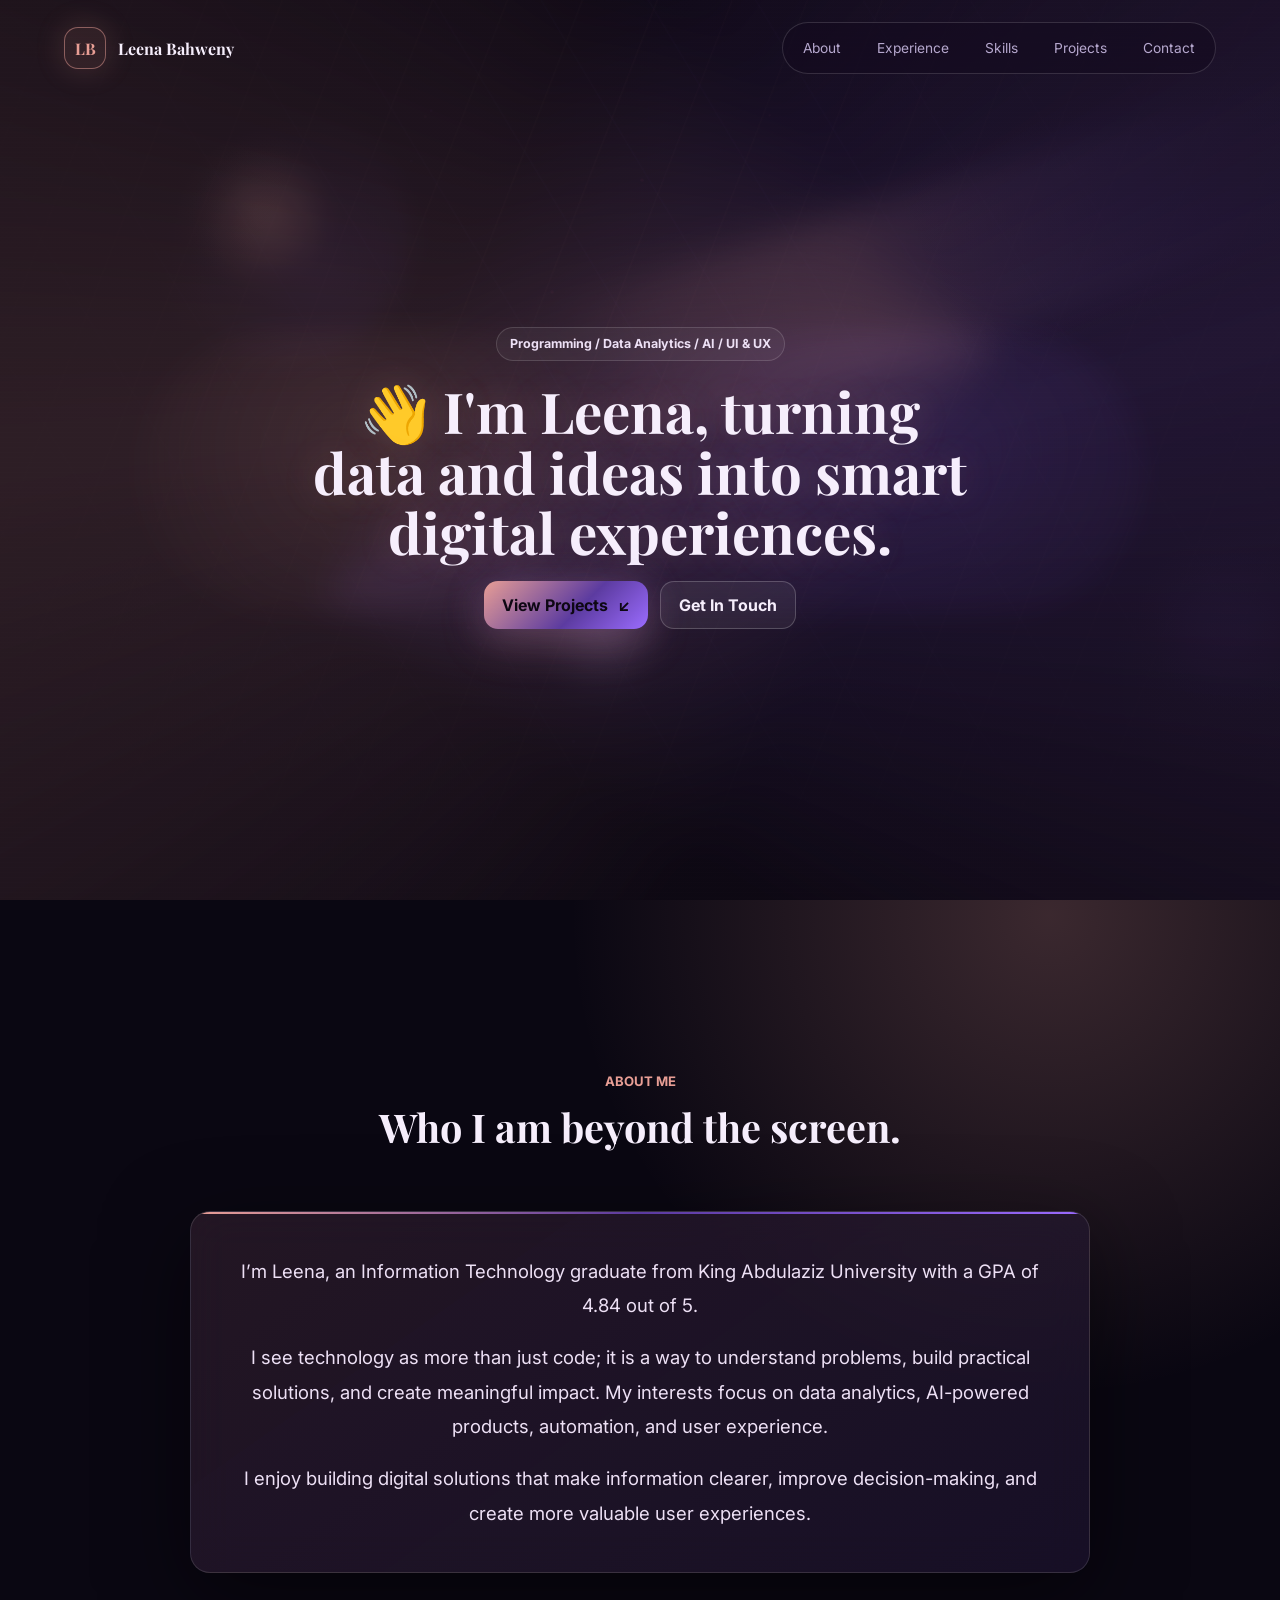
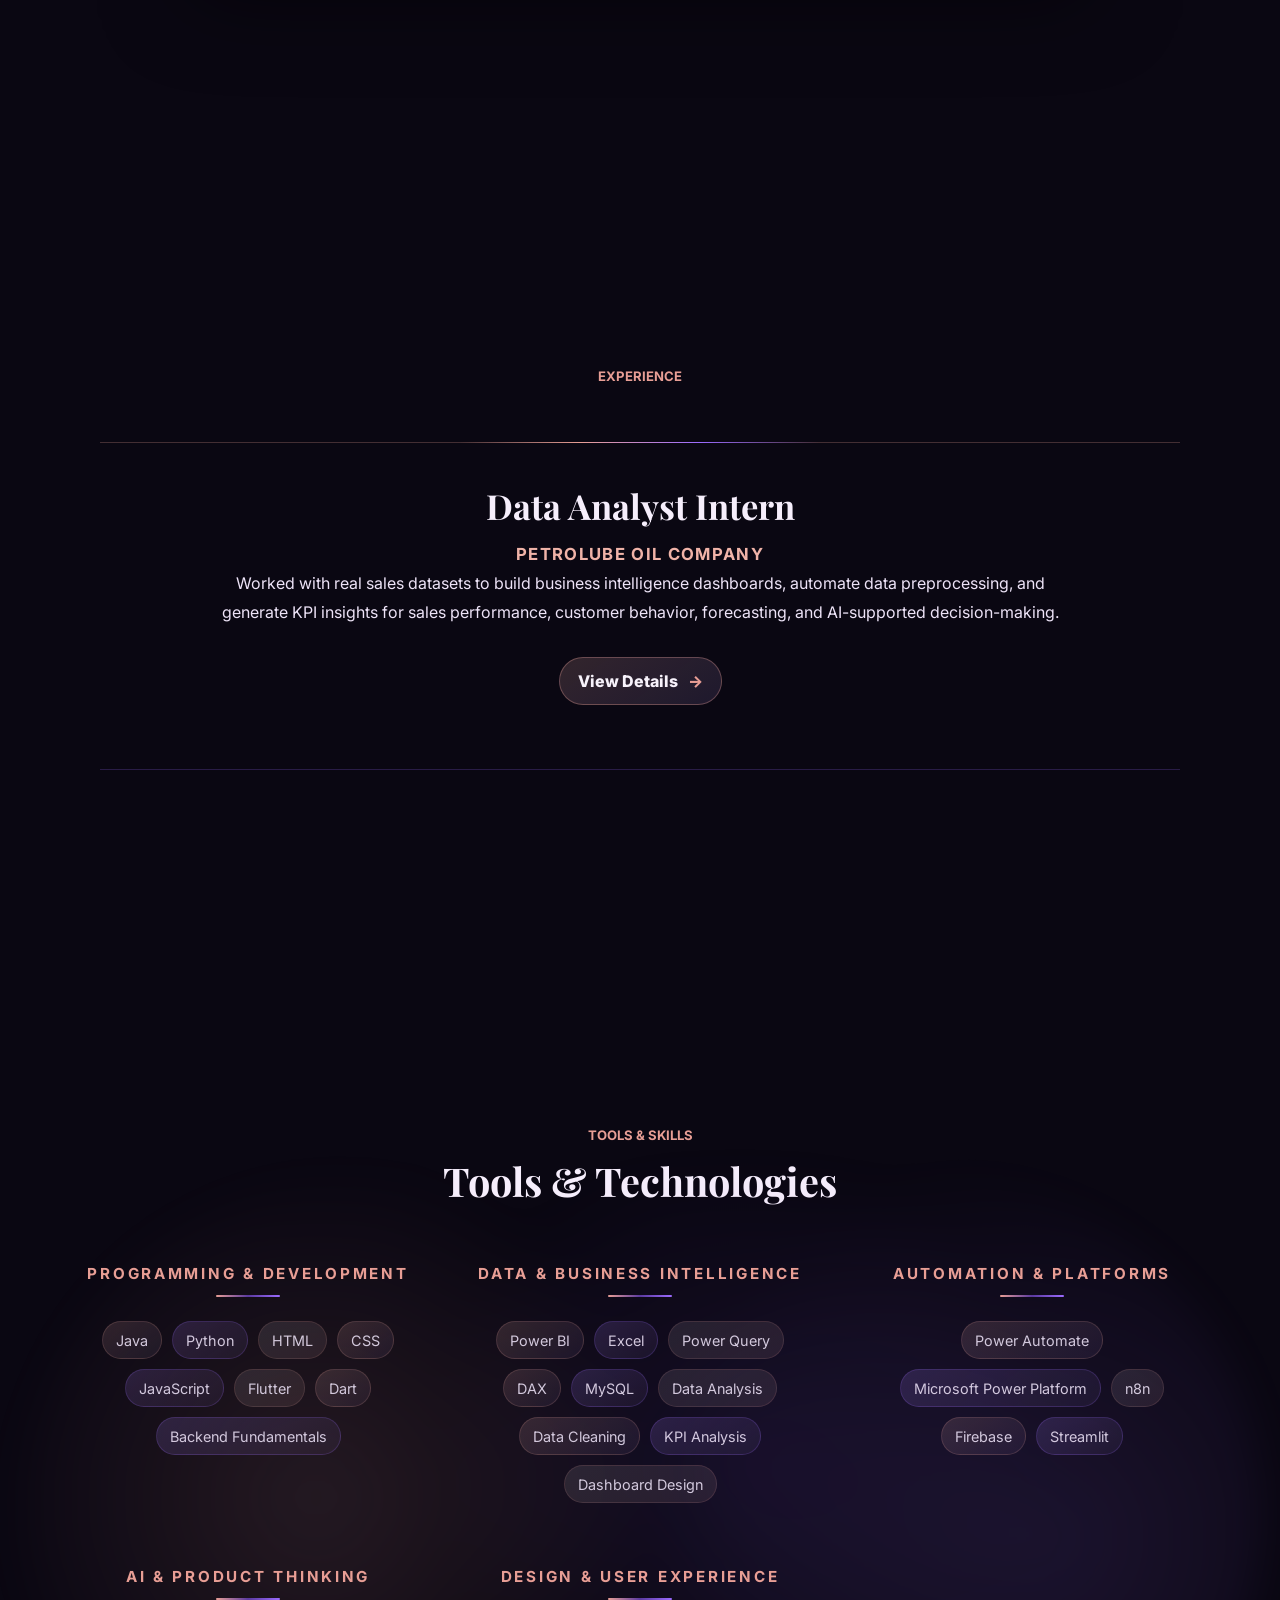
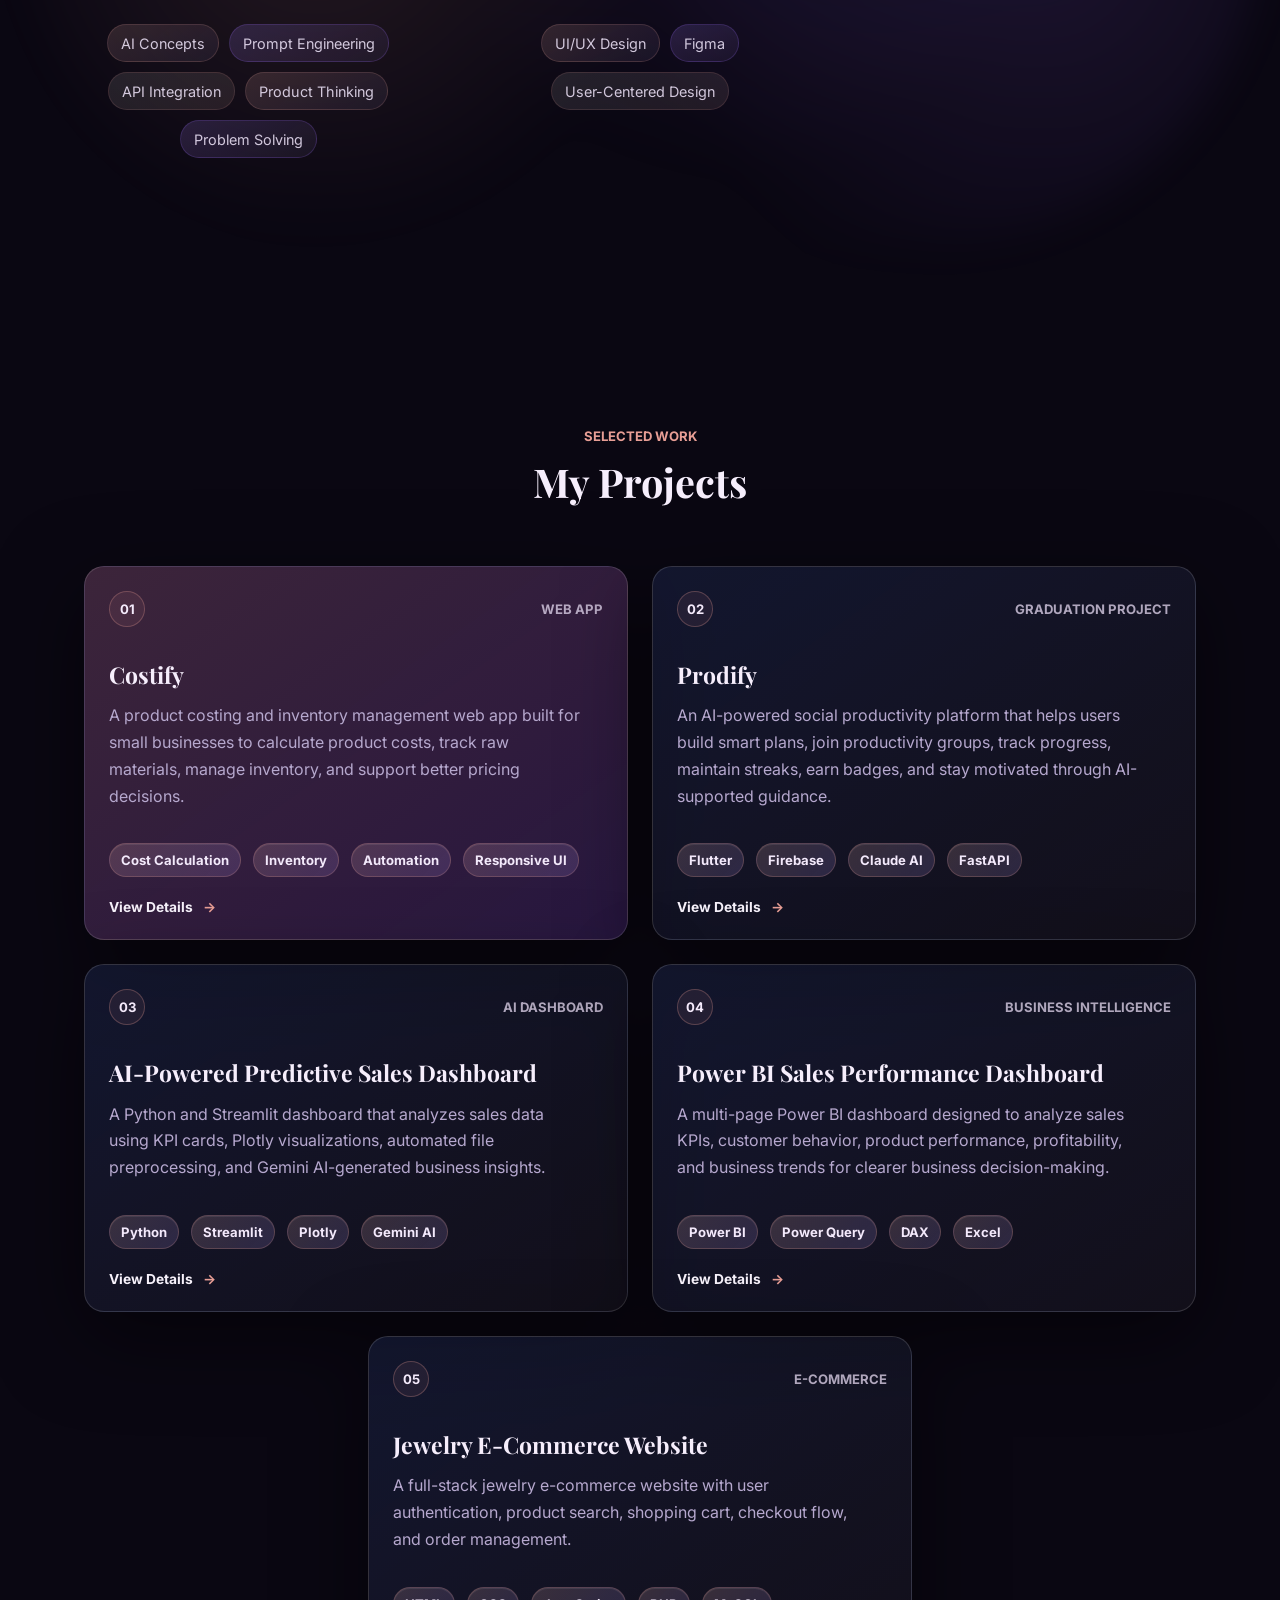
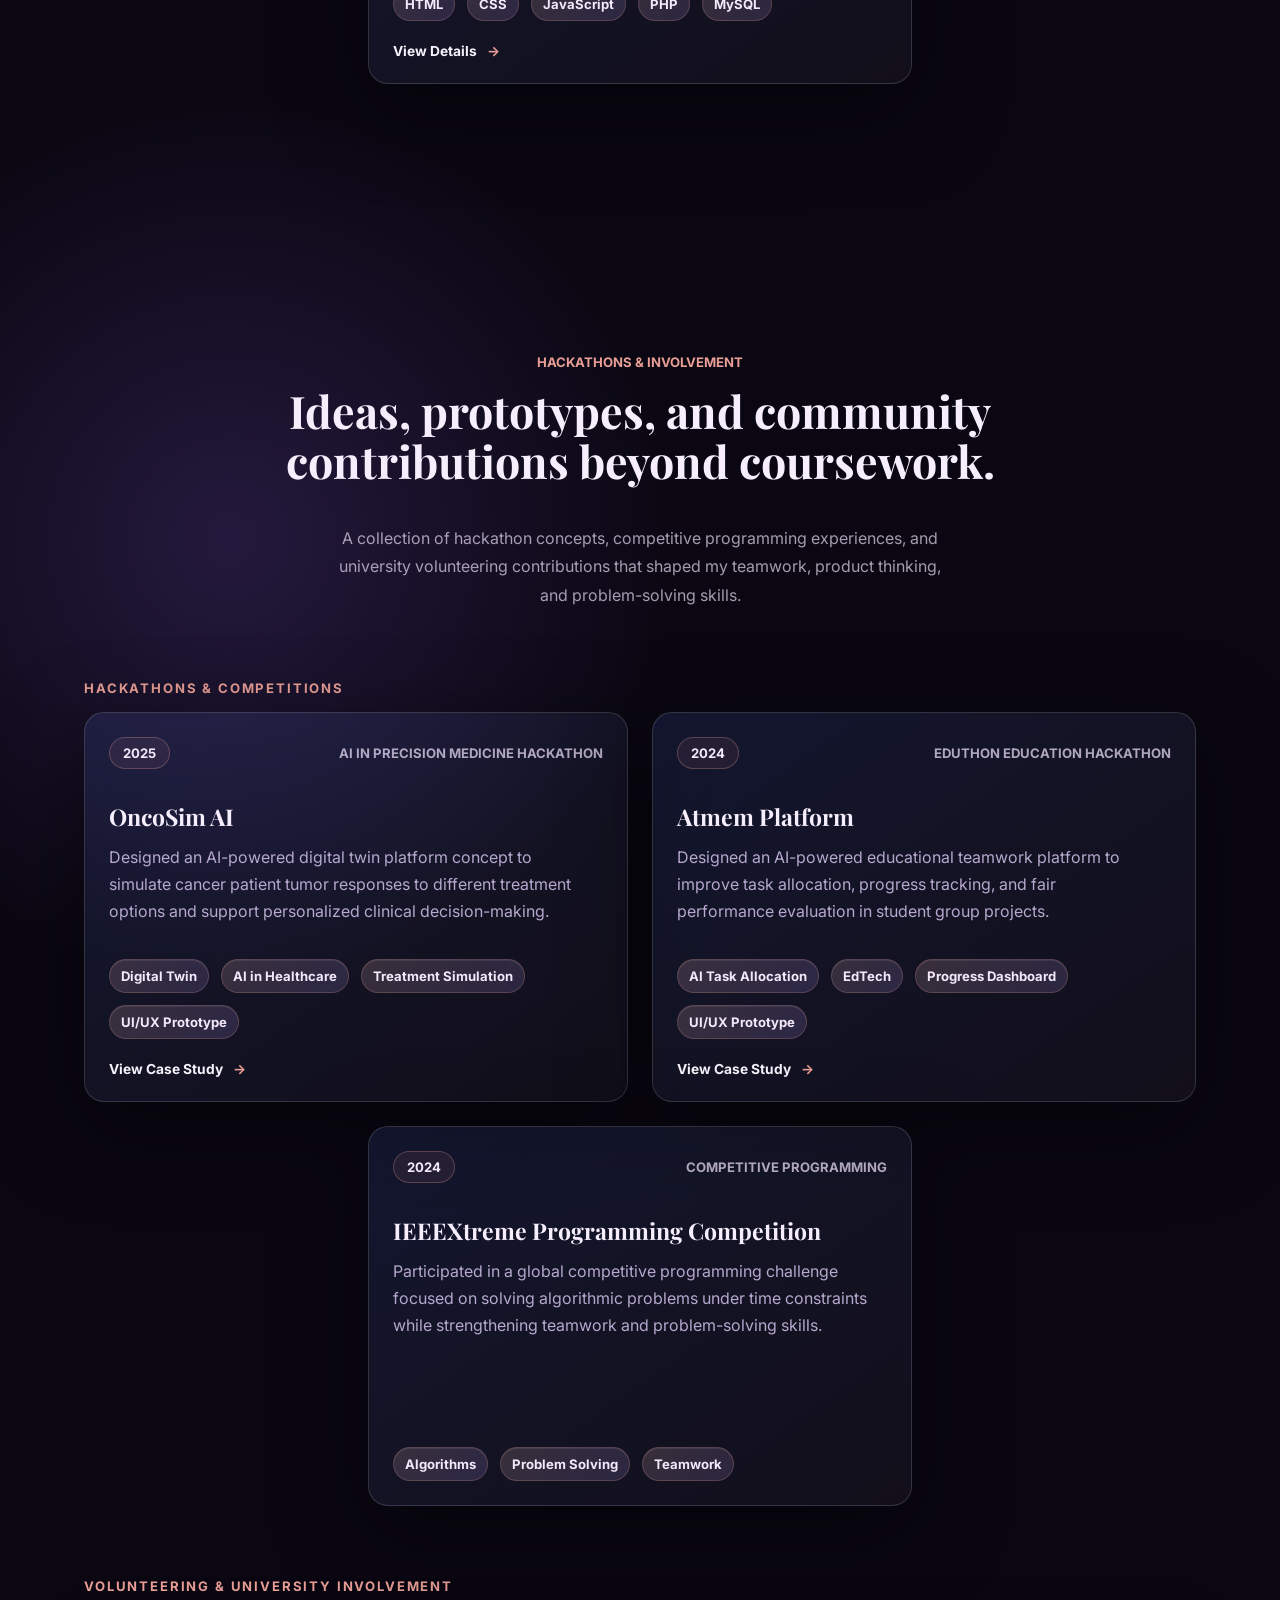
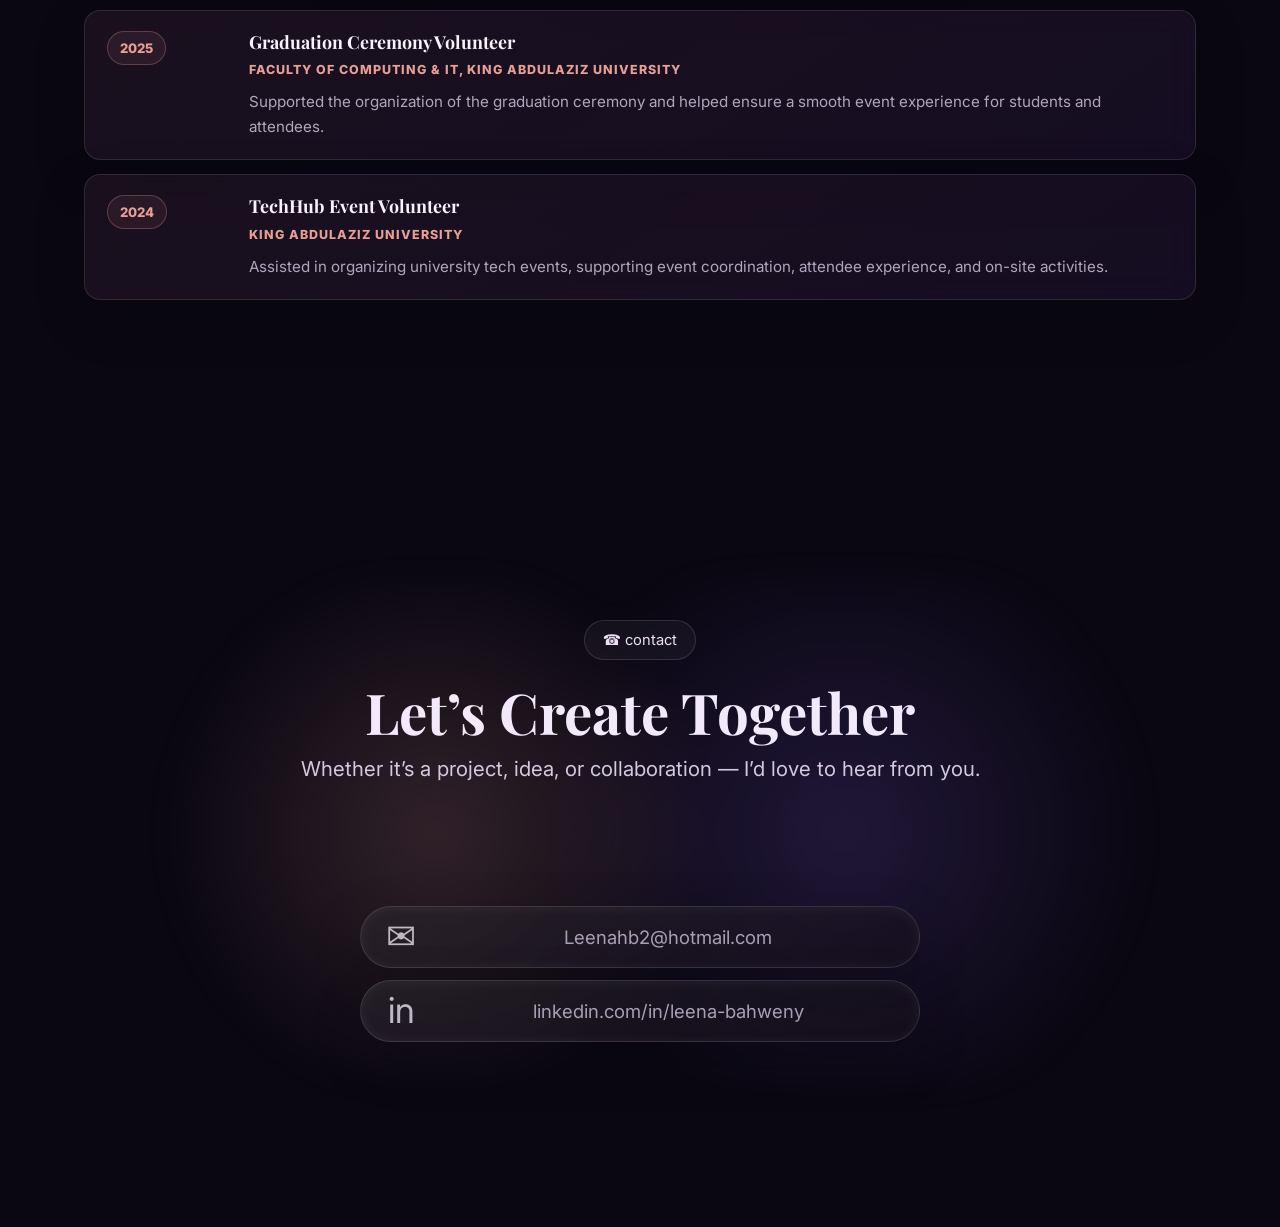
==== commit e38310b0: "Add files via upload" ====
--- a/index.html
+++ b/index.html
@@ -14,7 +14,7 @@
       href="https://fonts.googleapis.com/css2?family=Inter:wght@400;500;600;700;800&family=Playfair+Display:ital,wght@0,600;0,700;1,600&display=swap"
       rel="stylesheet"
     />
-    <link rel="stylesheet" href="styles.css?v=layout-41" />
+    <link rel="stylesheet" href="styles.css?v=layout-43" />
   </head>
   <body>
     <canvas id="neon-field" aria-hidden="true"></canvas>
@@ -305,113 +305,99 @@
           </p>
         </div>
 
-        <div class="involvement-timeline reveal">
-          <div class="timeline-group">
-            <p class="project-section-label">Hackathons & Competitions</p>
-
-            <article class="editorial-entry editorial-entry--with-preview">
-              <div class="editorial-year">2025</div>
-              <div class="editorial-node" aria-hidden="true"></div>
-              <div class="editorial-content">
-                <div class="editorial-main">
-                  <h3>OncoSim AI</h3>
-                  <p class="editorial-kicker">AI in Precision Medicine Hackathon</p>
-                  <p>
-                    Designed an AI-powered digital twin platform concept to simulate
-                    cancer patient tumor responses to different treatment options and
-                    support personalized clinical decision-making.
-                  </p>
-                  <div class="editorial-tags">
-                    <span>Digital Twin</span>
-                    <span>AI in Healthcare</span>
-                    <span>Treatment Simulation</span>
-                    <span>UI/UX Prototype</span>
-                  </div>
-                  <a class="editorial-link" href="hackathon.html?id=oncosim">View Case Study →</a>
-                </div>
-                <div class="editorial-preview editorial-preview--health" aria-hidden="true">
-                  <span></span><span></span><span></span>
-                </div>
-              </div>
-            </article>
-
-            <article class="editorial-entry editorial-entry--with-preview">
-              <div class="editorial-year">2024</div>
-              <div class="editorial-node" aria-hidden="true"></div>
-              <div class="editorial-content">
-                <div class="editorial-main">
-                  <h3>Atmem Platform</h3>
-                  <p class="editorial-kicker">Eduthon Education Hackathon</p>
-                  <p>
-                    Designed an AI-powered educational teamwork platform to improve
-                    task allocation, progress tracking, and fair performance
-                    evaluation in student group projects.
-                  </p>
-                  <div class="editorial-tags">
-                    <span>AI Task Allocation</span>
-                    <span>EdTech</span>
-                    <span>Progress Dashboard</span>
-                    <span>UI/UX Prototype</span>
-                  </div>
-                  <a class="editorial-link" href="hackathon.html?id=eduthon">View Case Study →</a>
-                </div>
-                <div class="editorial-preview editorial-preview--education" aria-hidden="true">
-                  <span></span><span></span><span></span>
-                </div>
-              </div>
-            </article>
-
-            <article class="editorial-entry">
-              <div class="editorial-year">2024</div>
-              <div class="editorial-node" aria-hidden="true"></div>
-              <div class="editorial-content">
-                <div class="editorial-main">
-                  <h3>IEEEXtreme Programming Competition</h3>
-                  <p>
-                    Participated in a global competitive programming challenge focused
-                    on solving algorithmic problems under time constraints while
-                    strengthening teamwork and problem-solving skills.
-                  </p>
-                  <div class="editorial-tags">
-                    <span>Algorithms</span>
-                    <span>Problem Solving</span>
-                    <span>Teamwork</span>
-                  </div>
-                </div>
+        <div class="involvement-block">
+          <p class="project-section-label">Hackathons & Competitions</p>
+          <div class="project-grid hackathon-grid">
+            <a class="project-card hackathon-card reveal tilt-card" href="hackathon.html?id=oncosim">
+              <div class="project-topline">
+                <span>2025</span>
+                <span>AI in Precision Medicine Hackathon</span>
+              </div>
+              <div class="project-copy">
+                <h3>OncoSim AI</h3>
+                <p>
+                  Designed an AI-powered digital twin platform concept to simulate
+                  cancer patient tumor responses to different treatment options and
+                  support personalized clinical decision-making.
+                </p>
+              </div>
+              <div class="project-tags">
+                <span>Digital Twin</span>
+                <span>AI in Healthcare</span>
+                <span>Treatment Simulation</span>
+                <span>UI/UX Prototype</span>
+              </div>
+              <span class="project-cta">View Case Study</span>
+            </a>
+
+            <a class="project-card hackathon-card reveal tilt-card" href="hackathon.html?id=eduthon">
+              <div class="project-topline">
+                <span>2024</span>
+                <span>Eduthon Education Hackathon</span>
+              </div>
+              <div class="project-copy">
+                <h3>Atmem Platform</h3>
+                <p>
+                  Designed an AI-powered educational teamwork platform to improve
+                  task allocation, progress tracking, and fair performance
+                  evaluation in student group projects.
+                </p>
+              </div>
+              <div class="project-tags">
+                <span>AI Task Allocation</span>
+                <span>EdTech</span>
+                <span>Progress Dashboard</span>
+                <span>UI/UX Prototype</span>
+              </div>
+              <span class="project-cta">View Case Study</span>
+            </a>
+
+            <article class="project-card hackathon-card reveal tilt-card">
+              <div class="project-topline">
+                <span>2024</span>
+                <span>Competitive Programming</span>
+              </div>
+              <div class="project-copy">
+                <h3>IEEEXtreme Programming Competition</h3>
+                <p>
+                  Participated in a global competitive programming challenge focused
+                  on solving algorithmic problems under time constraints while
+                  strengthening teamwork and problem-solving skills.
+                </p>
+              </div>
+              <div class="project-tags">
+                <span>Algorithms</span>
+                <span>Problem Solving</span>
+                <span>Teamwork</span>
               </div>
             </article>
           </div>
-
-          <div class="timeline-group timeline-group--volunteering">
-            <p class="project-section-label">Volunteering & University Involvement</p>
-
-            <article class="editorial-entry editorial-entry--simple">
-              <div class="editorial-year">2025</div>
-              <div class="editorial-node" aria-hidden="true"></div>
-              <div class="editorial-content">
-                <div class="editorial-main">
-                  <h3>Graduation Ceremony Volunteer</h3>
-                  <p class="editorial-kicker">Faculty of Computing & IT, King Abdulaziz University</p>
-                  <p>
-                    Supported the organization of the graduation ceremony and helped
-                    ensure a smooth event experience for students and attendees.
-                  </p>
-                </div>
+        </div>
+
+        <div class="involvement-block">
+          <p class="project-section-label">Volunteering & University Involvement</p>
+          <div class="volunteer-timeline">
+            <article class="volunteer-item reveal">
+              <span>2025</span>
+              <div>
+                <h3>Graduation Ceremony Volunteer</h3>
+                <p class="volunteer-place">Faculty of Computing & IT, King Abdulaziz University</p>
+                <p>
+                  Supported the organization of the graduation ceremony and helped
+                  ensure a smooth event experience for students and attendees.
+                </p>
               </div>
             </article>
 
-            <article class="editorial-entry editorial-entry--simple">
-              <div class="editorial-year">2024</div>
-              <div class="editorial-node" aria-hidden="true"></div>
-              <div class="editorial-content">
-                <div class="editorial-main">
-                  <h3>TechHub Event Volunteer</h3>
-                  <p class="editorial-kicker">King Abdulaziz University</p>
-                  <p>
-                    Assisted in organizing university tech events, supporting event
-                    coordination, attendee experience, and on-site activities.
-                  </p>
-                </div>
+            <article class="volunteer-item reveal">
+              <span>2024</span>
+              <div>
+                <h3>TechHub Event Volunteer</h3>
+                <p class="volunteer-place">King Abdulaziz University</p>
+                <p>
+                  Assisted in organizing university tech events, supporting event
+                  coordination, attendee experience, and on-site activities.
+                </p>
               </div>
             </article>
           </div>
--- a/styles.css
+++ b/styles.css
@@ -569,7 +569,7 @@
   color: #ede0f5;
   font-size: clamp(1rem, 1.45vw, 1.16rem);
   line-height: 1.85;
-  text-align: left;
+  text-align: center;
 }
 
 .about-panel p:last-child {
@@ -686,7 +686,7 @@
 
 #experience .experience-head p:not(.experience-company) {
   max-width: 860px;
-  text-align: left;
+  text-align: center;
 }
 
 h2 {
@@ -1315,6 +1315,13 @@
   flex-direction: column;
 }
 
+.hackathon-card .project-topline span:first-child {
+  width: auto;
+  height: auto;
+  padding: 7px 13px;
+  border-radius: 999px;
+}
+
 .hackathon-project-name {
   max-width: 100%;
   margin: -8px 0 14px;
@@ -1389,6 +1396,7 @@
 .volunteer-item h3 {
   margin: 0 0 8px;
   color: #f7f2fb;
+  font-family: var(--font-display);
   font-size: clamp(1rem, 1.4vw, 1.12rem);
   line-height: 1.25;
 }
